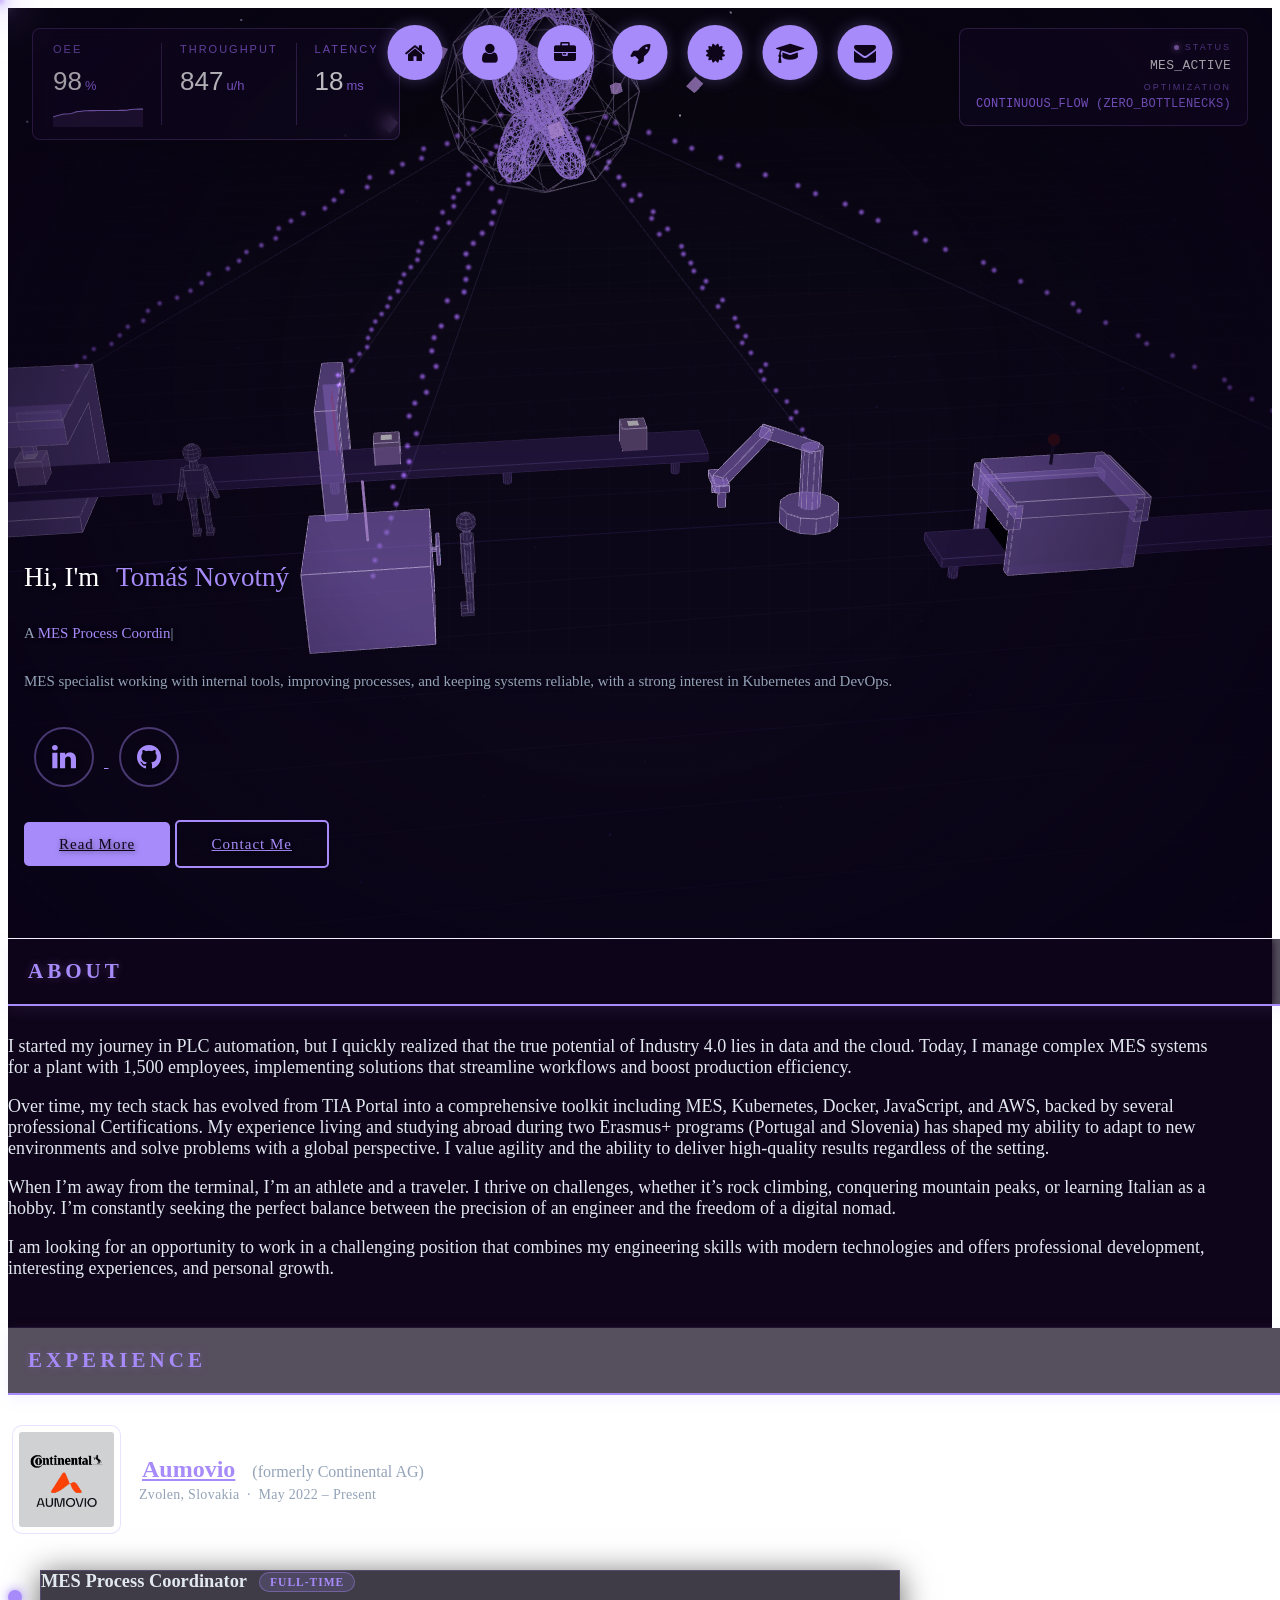
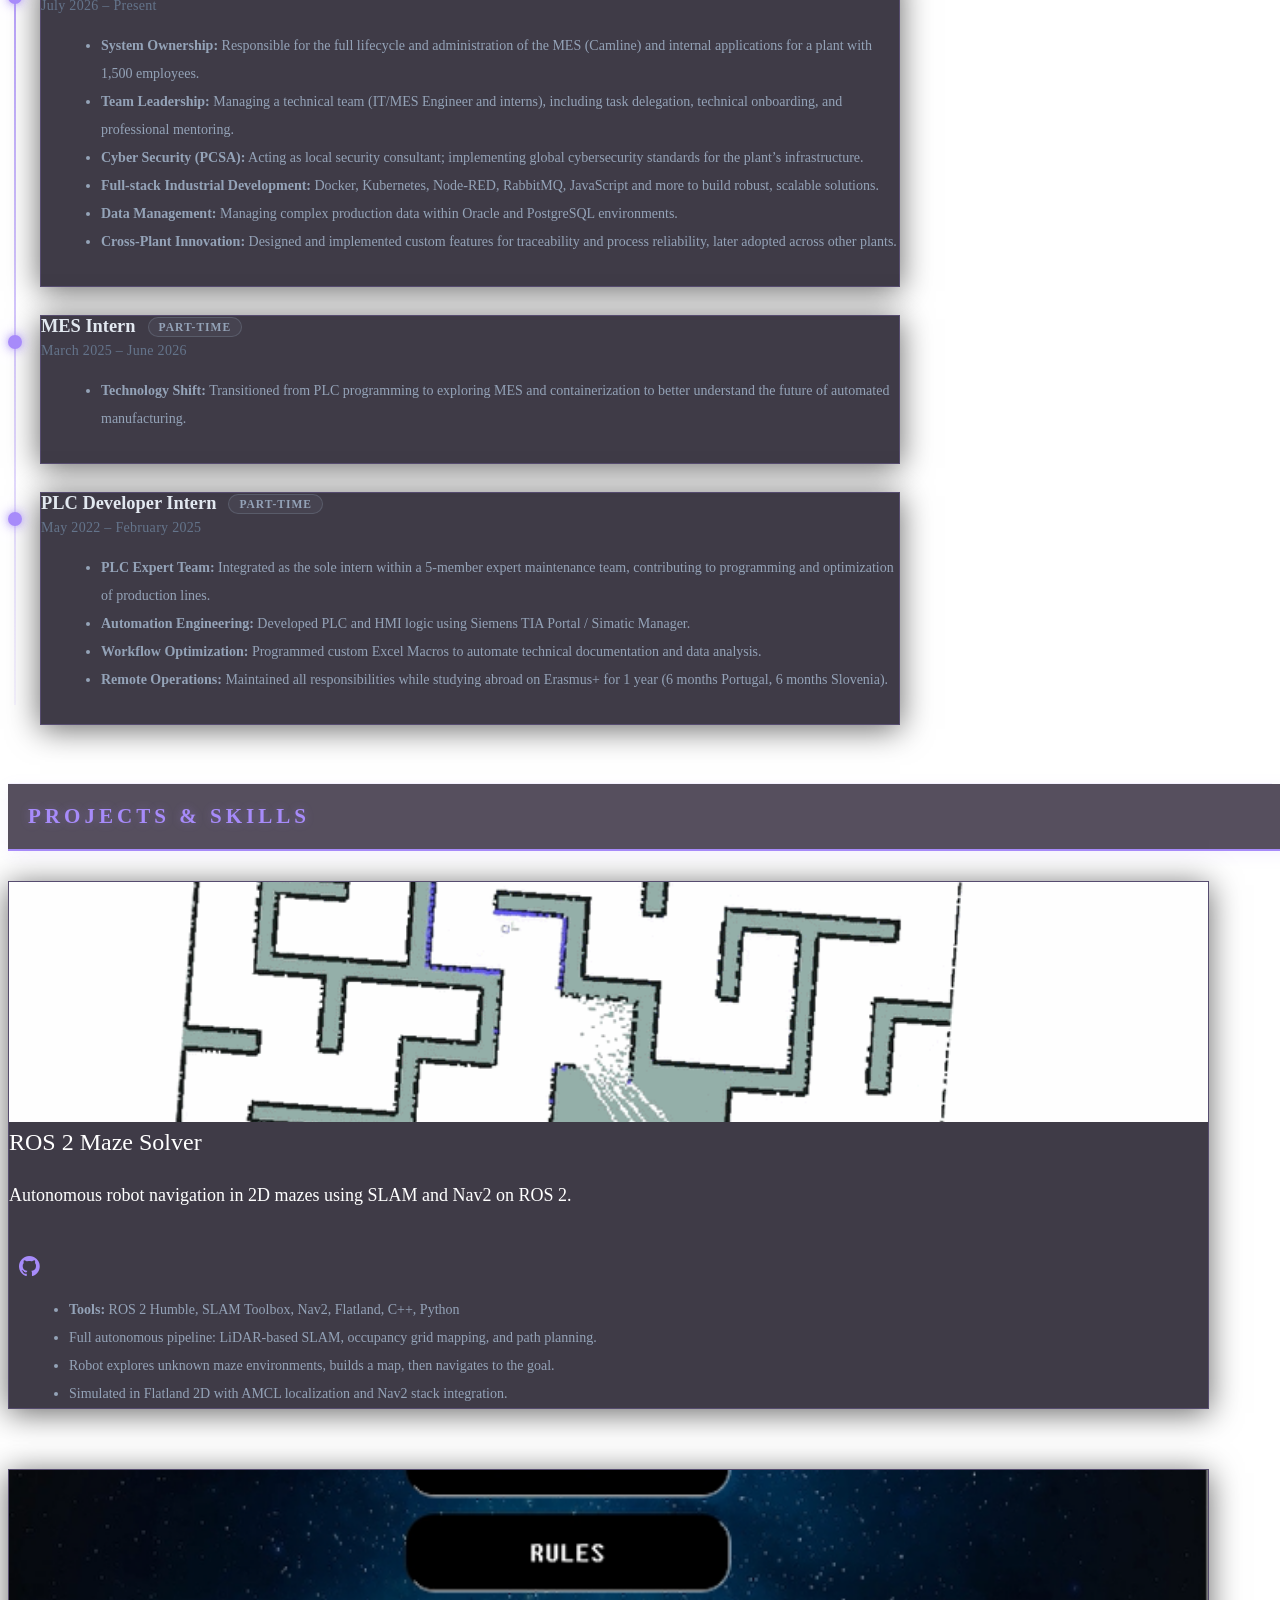
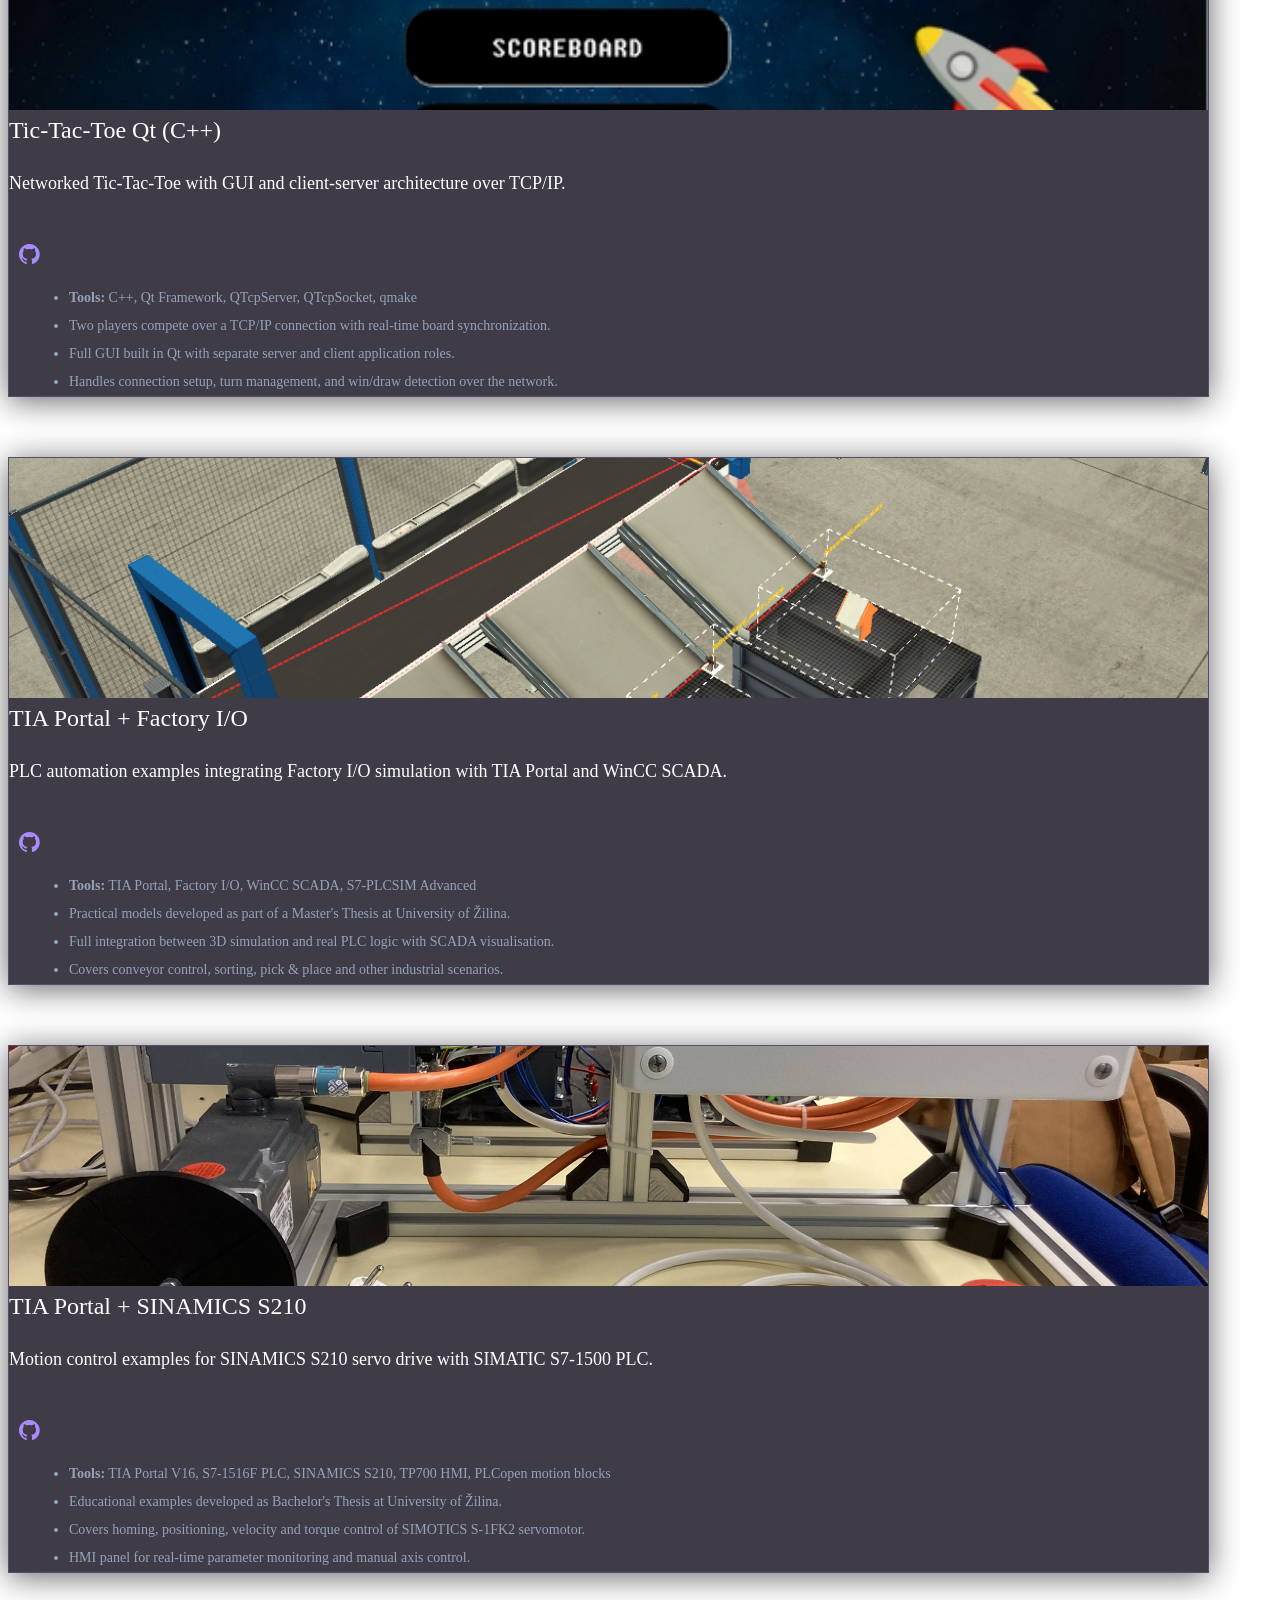
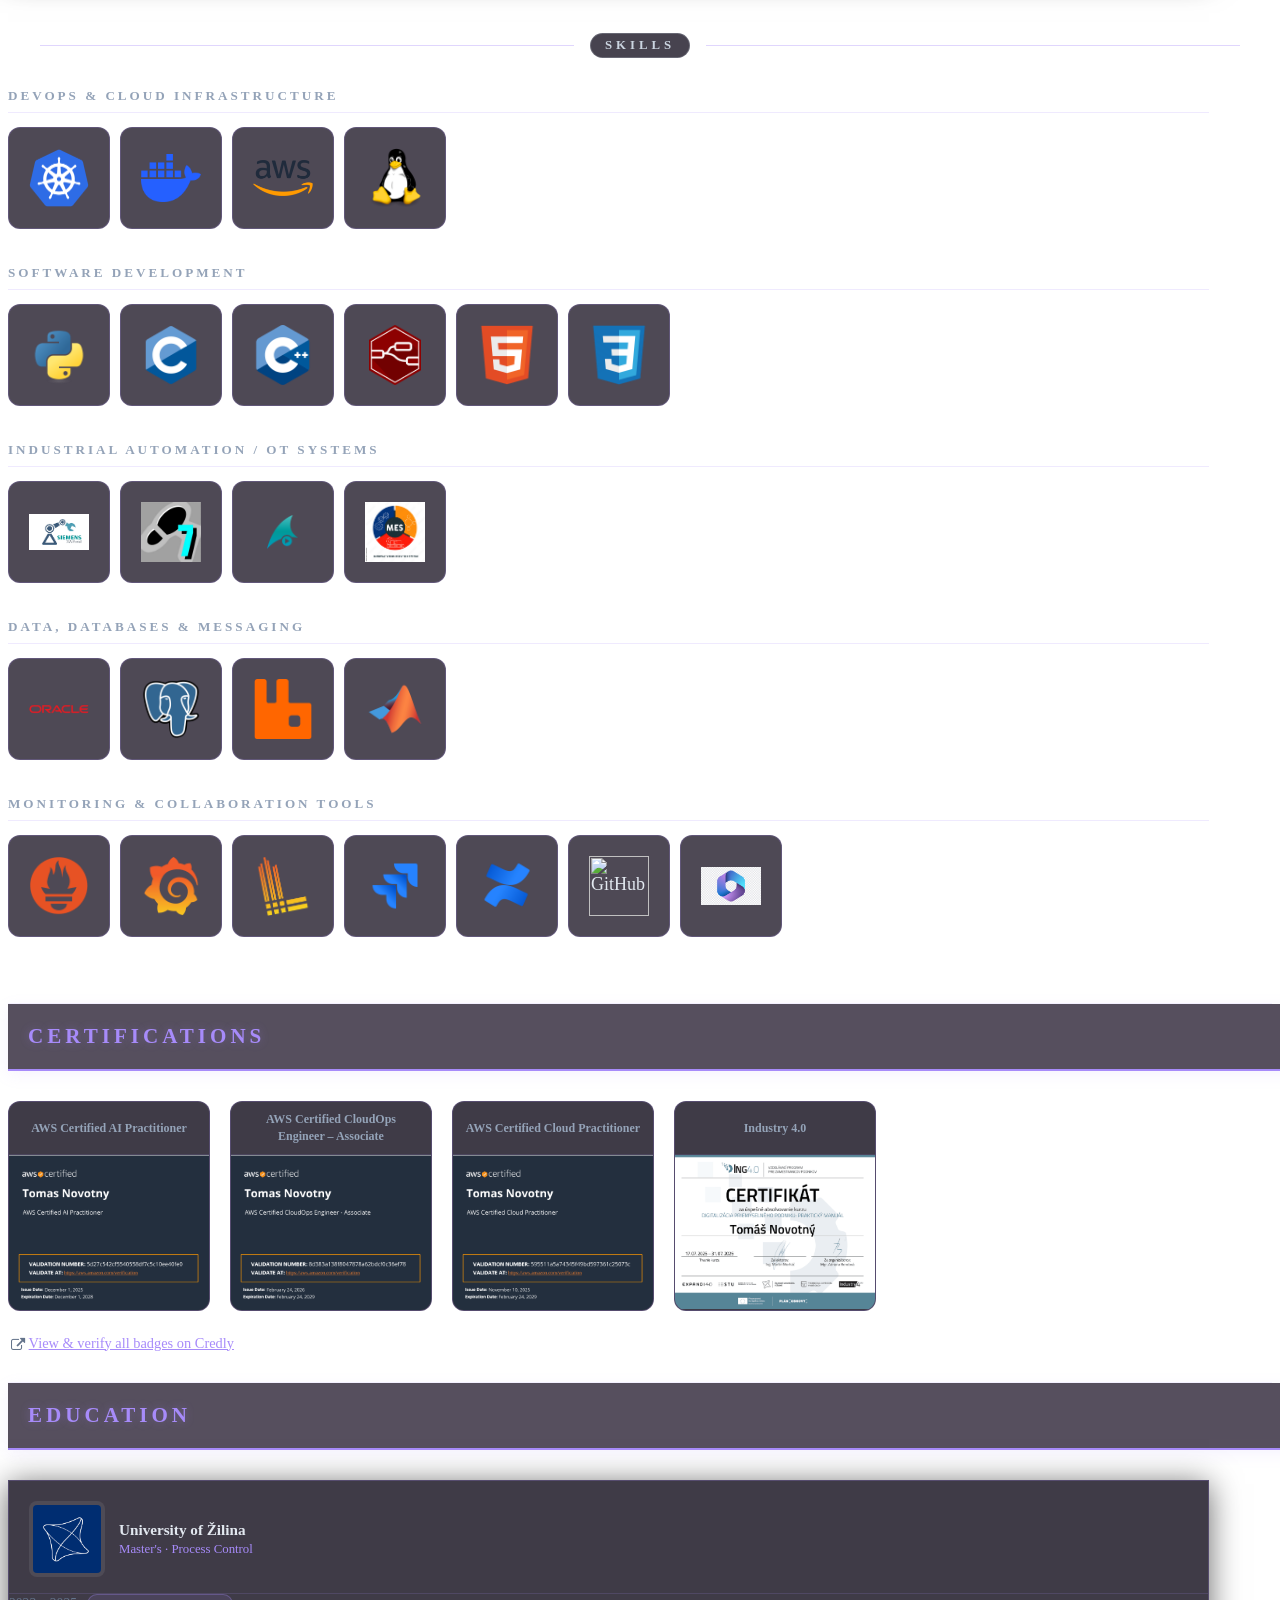
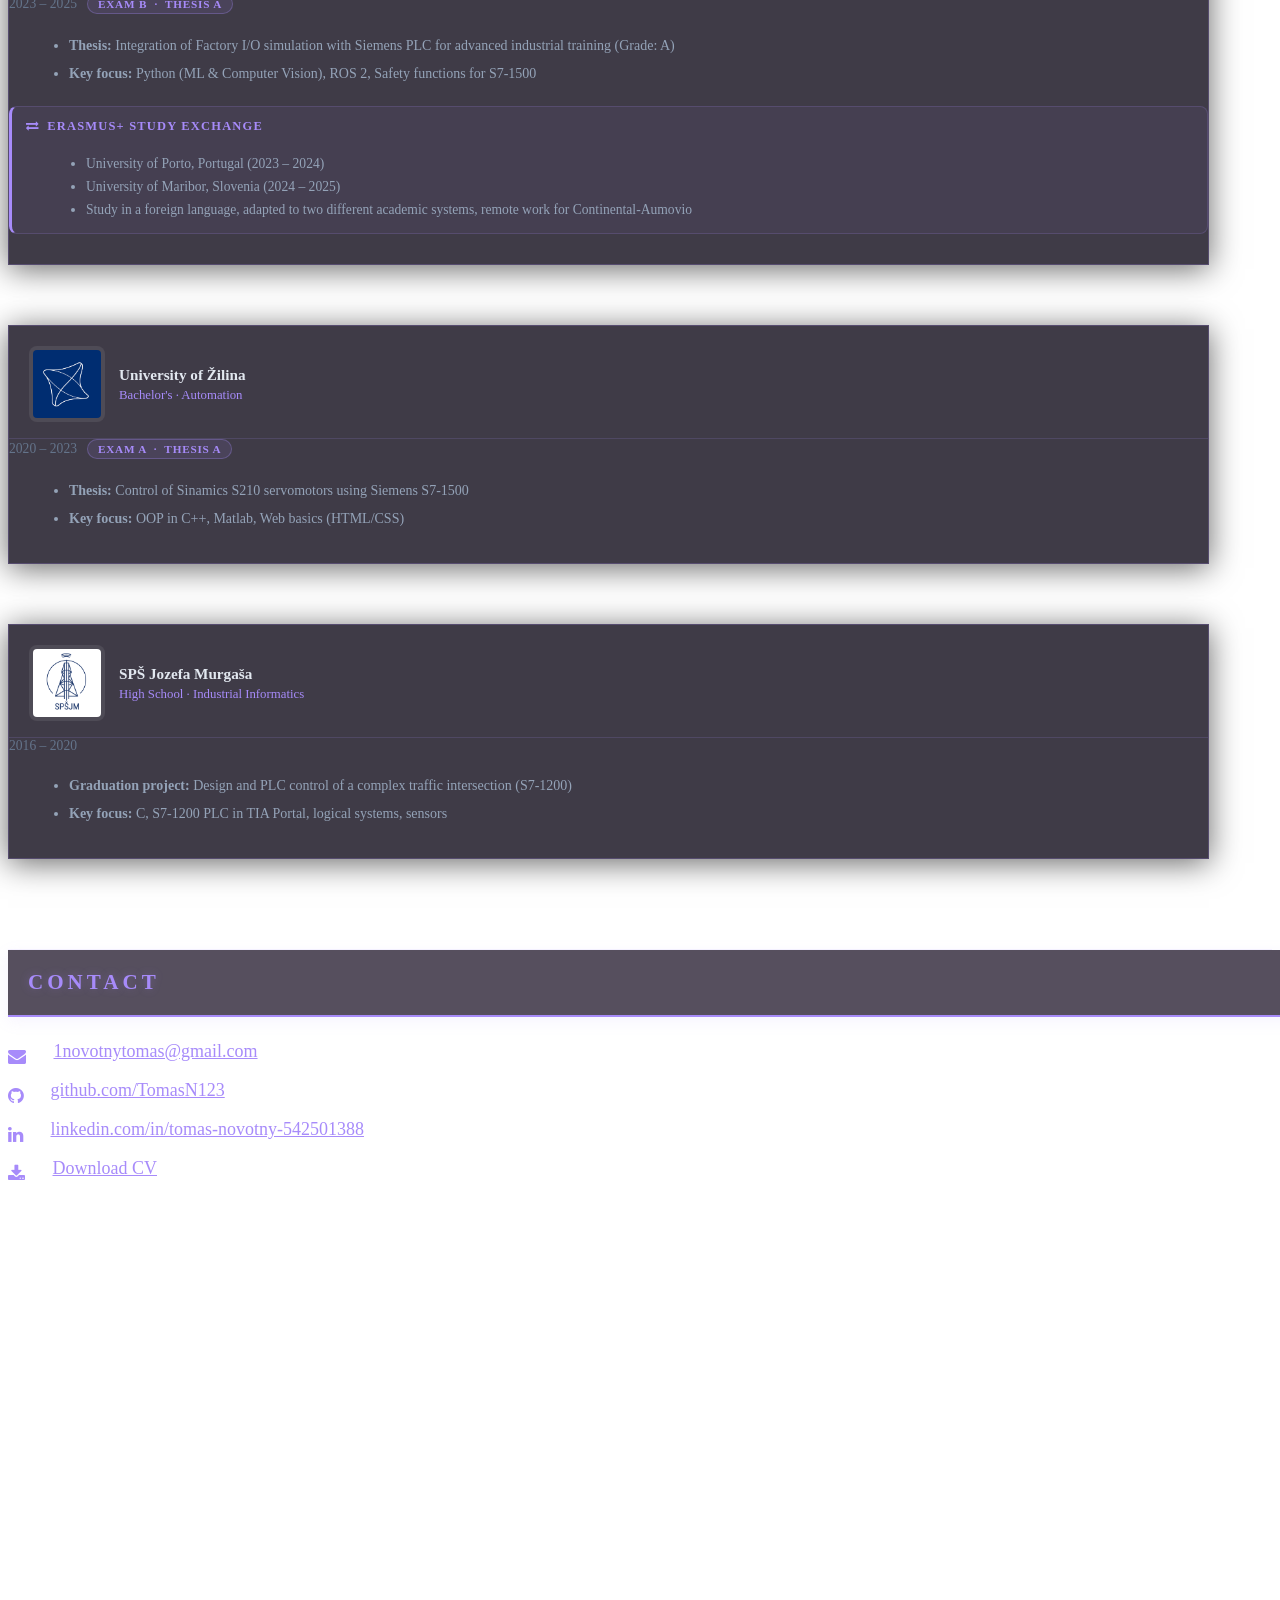
==== index.html @ 484b9d36 "Add project" ====
<html lang="en">
<head>
  <meta charset="utf-8" />
  <meta name="viewport" content="width=device-width, initial-scale=1" />
  
  <title>Tomas Novotny | MES Process Coordinator</title>
  <meta name="description" content="Professional portfolio of MES Process Coordinator specializing in manufacturing systems and process optimization." />
  <meta name="robots" content="index, follow" />
  <meta name="google-site-verification" content="_qxK8tePiU2fhnwlwnJ7pkDFnj1k2EiKq_cYGy1Cb84" />

  <link rel="stylesheet" href="https://cdnjs.cloudflare.com/ajax/libs/materialize/0.95.3/css/materialize.min.css" />
  <link rel="stylesheet" href="https://maxcdn.bootstrapcdn.com/font-awesome/4.3.0/css/font-awesome.min.css" />
  <link rel="stylesheet" href="assets/css/style.css" />

  <script async src="https://www.googletagmanager.com/gtag/js?id=G-Y2JC9KECHP"></script>
  <script>
    window.dataLayer = window.dataLayer || [];
    function gtag(){dataLayer.push(arguments);}
    gtag('js', new Date());
    gtag('config', 'G-Y2JC9KECHP');
  </script>

  <meta property="og:type" content="website" />
  <meta property="og:locale" content="en_US" />
  <meta property="og:url" content="https://tomasn123.github.io/Portfolio/" />
  <meta property="og:title" content="Tomas Novotny | MES Process Coordinator" />
  <meta property="og:description" content="Professional portfolio of MES Process Coordinator." />
  <meta property="og:image" content="https://tomasn123.github.io/Portfolio/metadata/preview.JPG" />

  <meta property="twitter:card" content="summary_large_image" />
  <meta property="twitter:title" content="Tomas Novotny | MES Process Coordinator" />
  <meta property="twitter:image" content="https://tomasn123.github.io/Portfolio/metadata/preview.JPG" />

  <link rel="apple-touch-icon" sizes="180x180" href="assets/img/favicon/apple-icon-180x180.png" />
  <link rel="icon" type="image/png" sizes="32x32" href="assets/img/favicon/favicon-32x32.png" />
  <link rel="icon" type="image/png" sizes="16x16" href="assets/img/favicon/favicon-16x16.png" />
  <link rel="manifest" href="assets/img/favicon/manifest.json" />
  <meta name="theme-color" content="#ffffff" />

  <script src="https://cdnjs.cloudflare.com/ajax/libs/three.js/r128/three.min.js"></script>
</head>

<body>  

  <div class="glow-point p1"></div>
  <div class="glow-point p2"></div>
  <div class="glow-point p3"></div>
  <!-- Navigation -->
  <nav class="bubble-nav-container">
    <div class="bubble-wrapper">
      
      <a href="#intro" class="bubble-item">
        <div class="bubble-icon"><i class="fa fa-home"></i></div>
        <span class="bubble-label">Home</span>
      </a>

      <a href="#about" class="bubble-item">
        <div class="bubble-icon"><i class="fa fa-user"></i></div>
        <span class="bubble-label">About</span>
      </a>

      <a href="#experience" class="bubble-item">
        <div class="bubble-icon"><i class="fa fa-briefcase"></i></div>
        <span class="bubble-label">Experience</span>
      </a>

      <a href="#projects-skills" class="bubble-item">
        <div class="bubble-icon"><i class="fa fa-rocket"></i></div>
        <span class="bubble-label">Projects &amp; Skills</span>
      </a>

      <a href="#certifications" class="bubble-item">
        <div class="bubble-icon"><i class="fa fa-certificate"></i></div>
        <span class="bubble-label">Certifications</span>
      </a>

      <a href="#education" class="bubble-item">
        <div class="bubble-icon"><i class="fa fa-graduation-cap"></i></div>
        <span class="bubble-label">Education</span>
      </a>

      <a href="#contact" class="bubble-item">
        <div class="bubble-icon"><i class="fa fa-envelope"></i></div>
        <span class="bubble-label">Contact</span>
      </a>

    </div>
  </nav>

  <!-- Global background (torus, fixed) -->
  <div id="canvas-container"></div>

  <main>
    <!-- Intro -->
    <section id="intro" class="section scrollspy full-height">
      <iframe src="factory/index.html" id="factory-frame" tabindex="-1" aria-hidden="true"></iframe>
      <div class="overlay"></div>
      <div class="container">
        <div class="col-md-9">
          <div class="content section-padding valign">
            <div class="caption">
              <h2>Hi, I'm <span class="teal">Tomáš Novotný</span></h2>
              <h5 style="color:#fff">A <span class="typing" style="font-weight: 300; color:#004d40"></span></h5>
              <h5>MES specialist working with internal tools, improving processes, and keeping systems reliable, with a strong interest in Kubernetes and DevOps.</h5>
            </div>
            <div class="social">
              <a href="https://www.linkedin.com/in/tomas-novotny-542501388" target="_blank">
                <button class="icon-btn linkedin">
                  <i class="fa fa-linkedin"></i>
                </button>
              </a>
              <a href="https://github.com/TomasN123/" target="_blank">
                <button class="icon-btn github">
                  <i class="fa fa-github"></i>
                </button>
              </a>
            </div>
            <div class='buttons'>
              <a href="#about" class="readme">Read More</a>
              <a href="#contact" class="contactme">Contact Me</a>
            </div>
          </div>
        </div>
      </div>
    </section>

    <!-- About -->
    <section id="about" class="section scrollspy">
      <h3 class="page-title white-text teal">About</h3>
      <div class="container flow-text">
        <p>
          I started my journey in PLC automation, but I quickly realized that the true potential of Industry 4.0 lies in data and the cloud. Today, I manage complex MES systems for a plant with 1,500 employees, implementing solutions that streamline workflows and boost production efficiency.
        </p>
        <p>
          Over time, my tech stack has evolved from TIA Portal into a comprehensive toolkit including MES, Kubernetes, Docker, JavaScript, and AWS, backed by several professional Certifications. My experience living and studying abroad during two Erasmus+ programs (Portugal and Slovenia) has shaped my ability to adapt to new environments and solve problems with a global perspective. I value agility and the ability to deliver high-quality results regardless of the setting.
        </p>
        <p>
          When I’m away from the terminal, I’m an athlete and a traveler. I thrive on challenges, whether it’s rock climbing, conquering mountain peaks, or learning Italian as a hobby. I’m constantly seeking the perfect balance between the precision of an engineer and the freedom of a digital nomad.
        </p>
        <p>
          I am looking for an opportunity to work in a challenging position that combines my engineering skills with modern technologies and offers professional development, interesting experiences, and personal growth.
        </p>
      </div>
    </section>


    <!-- Experience -->
    <section id="experience" class="section scrollspy">
      <h3 class="page-title white-text teal">Experience</h3>
      <div class="container">

        <div class="exp-company-header">
          <a href="https://www.aumovio.com/en.html" target="_blank" class="exp-company-logo-link">
            <img src="assets/img/aumovio2.jpeg" alt="Aumovio logo" class="exp-company-logo" />
          </a>
          <div class="exp-company-info">
            <div class="exp-company-name">
              <a href="https://www.aumovio.com/en.html" target="_blank" class="hoverline">Aumovio</a>
              <span class="exp-company-formerly">(formerly Continental AG)</span>
            </div>
            <div class="exp-company-meta">Zvolen, Slovakia &nbsp;·&nbsp; May 2022 – Present</div>
          </div>
        </div>

        <div class="timeline">

          <div class="timeline-item">
            <div class="timeline-dot"></div>
            <div class="card timeline-card">
              <div class="card-content">
                <div class="timeline-role-header">
                  <span class="timeline-role">MES Process Coordinator</span>
                  <span class="timeline-badge badge-fulltime">Full-time</span>
                </div>
                <div class="timeline-period">July 2026 – Present</div>
                <ul>
                  <li><b>System Ownership:</b> Responsible for the full lifecycle and administration of the MES (Camline) and internal applications for a plant with 1,500 employees.</li>
                  <li><b>Team Leadership:</b> Managing a technical team (IT/MES Engineer and interns), including task delegation, technical onboarding, and professional mentoring.</li>
                  <li><b>Cyber Security (PCSA):</b> Acting as local security consultant; implementing global cybersecurity standards for the plant’s infrastructure.</li>
                  <li><b>Full-stack Industrial Development:</b> Docker, Kubernetes, Node-RED, RabbitMQ, JavaScript and more to build robust, scalable solutions.</li>
                  <li><b>Data Management:</b> Managing complex production data within Oracle and PostgreSQL environments.</li>
                  <li><b>Cross-Plant Innovation:</b> Designed and implemented custom features for traceability and process reliability, later adopted across other plants.</li>
                </ul>
              </div>
            </div>
          </div>

          <div class="timeline-item">
            <div class="timeline-dot"></div>
            <div class="card timeline-card">
              <div class="card-content">
                <div class="timeline-role-header">
                  <span class="timeline-role">MES Intern</span>
                  <span class="timeline-badge badge-parttime">Part-time</span>
                </div>
                <div class="timeline-period">March 2025 – June 2026</div>
                <ul>
                  <li><b>Technology Shift:</b> Transitioned from PLC programming to exploring MES and containerization to better understand the future of automated manufacturing.</li>
                </ul>
              </div>
            </div>
          </div>

          <div class="timeline-item">
            <div class="timeline-dot"></div>
            <div class="card timeline-card">
              <div class="card-content">
                <div class="timeline-role-header">
                  <span class="timeline-role">PLC Developer Intern</span>
                  <span class="timeline-badge badge-parttime">Part-time</span>
                </div>
                <div class="timeline-period">May 2022 – February 2025</div>
                <ul>
                  <li><b>PLC Expert Team:</b> Integrated as the sole intern within a 5-member expert maintenance team, contributing to programming and optimization of production lines.</li>
                  <li><b>Automation Engineering:</b> Developed PLC and HMI logic using Siemens TIA Portal / Simatic Manager.</li>
                  <li><b>Workflow Optimization:</b> Programmed custom Excel Macros to automate technical documentation and data analysis.</li>
                  <li><b>Remote Operations:</b> Maintained all responsibilities while studying abroad on Erasmus+ for 1 year (6 months Portugal, 6 months Slovenia).</li>
                </ul>
              </div>
            </div>
          </div>

        </div>
      </div>
    </section>

    <!-- Projects & Skills -->
    <section id="projects-skills" class="section scrollspy">
      <h3 class="page-title white-text teal">Projects &amp; Skills</h3>
      <div class="container">
        <div class="row">

          <!-- ROS 2 Maze Solver -->
          <div class="col s12 m6 l4">
            <div class="card medium">
              <div class="card-image waves-effect waves-block waves-light">
                <img alt="ROS 2 Flatland Maze Solver" src="assets/img/ros2.gif" style="height: 100%; width: 100%; object-fit: cover;" class="activator" />
              </div>
              <div class="card-content">
                <span class="card-title activator teal-text hoverline">ROS 2 Maze Solver<i class="mdi-navigation-more-vert right"></i></span>
                <p>Autonomous robot navigation in 2D mazes using SLAM and Nav2 on ROS 2.</p>
              </div>
              <div class="card-reveal">
                <span class="card-title grey-text"><small>Accomplishments</small><i class="mdi-navigation-close right"></i><a href="https://github.com/jurajzilka/ros2-flatland-maze-solver" target="_blank" class="btn-floating btn-large waves-effect waves-light blue-grey right" style="margin-right: 8px;" onclick="event.stopPropagation()"><i class="fa fa-github"></i></a></span>
                <ul>
                  <li><b>Tools:</b> ROS 2 Humble, SLAM Toolbox, Nav2, Flatland, C++, Python</li>
                  <li>Full autonomous pipeline: LiDAR-based SLAM, occupancy grid mapping, and path planning.</li>
                  <li>Robot explores unknown maze environments, builds a map, then navigates to the goal.</li>
                  <li>Simulated in Flatland 2D with AMCL localization and Nav2 stack integration.</li>
                </ul>
              </div>
            </div>
          </div>

          <!-- Tic-Tac-Toe Qt -->
          <div class="col s12 m6 l4">
            <div class="card medium">
              <div class="card-image waves-effect waves-block waves-light">
                <img alt="Tic-Tac-Toe Qt" src="assets/img/tictactoe.png" style="height: 100%; width: 100%; object-fit: cover;" class="activator" />
              </div>
              <div class="card-content">
                <span class="card-title activator teal-text hoverline">Tic-Tac-Toe Qt (C++)<i class="mdi-navigation-more-vert right"></i></span>
                <p>Networked Tic-Tac-Toe with GUI and client-server architecture over TCP/IP.</p>
              </div>
              <div class="card-reveal">
                <span class="card-title grey-text"><small>Accomplishments</small><i class="mdi-navigation-close right"></i><a href="https://github.com/TomasN123/Tic-Tac-Toe-on-Qt-C-with-GUI-Server---Client" target="_blank" class="btn-floating btn-large waves-effect waves-light blue-grey right" style="margin-right: 8px;" onclick="event.stopPropagation()"><i class="fa fa-github"></i></a></span>
                <ul>
                  <li><b>Tools:</b> C++, Qt Framework, QTcpServer, QTcpSocket, qmake</li>
                  <li>Two players compete over a TCP/IP connection with real-time board synchronization.</li>
                  <li>Full GUI built in Qt with separate server and client application roles.</li>
                  <li>Handles connection setup, turn management, and win/draw detection over the network.</li>
                </ul>
              </div>
            </div>
          </div>

          <!-- TIA Portal + Factory I/O -->
          <div class="col s12 m6 l4">
            <div class="card medium">
              <div class="card-image waves-effect waves-block waves-light">
                <img alt="TIA Portal Factory I/O" src="assets/img/factoryio.png" style="height: 100%; width: 100%; object-fit: cover;" class="activator" />
              </div>
              <div class="card-content">
                <span class="card-title activator teal-text hoverline">TIA Portal + Factory I/O<i class="mdi-navigation-more-vert right"></i></span>
                <p>PLC automation examples integrating Factory I/O simulation with TIA Portal and WinCC SCADA.</p>
              </div>
              <div class="card-reveal">
                <span class="card-title grey-text"><small>Accomplishments</small><i class="mdi-navigation-close right"></i><a href="https://github.com/TomasN123/TIA-Portal-FactoryIO-examples" target="_blank" class="btn-floating btn-large waves-effect waves-light blue-grey right" style="margin-right: 8px;" onclick="event.stopPropagation()"><i class="fa fa-github"></i></a></span>
                <ul>
                  <li><b>Tools:</b> TIA Portal, Factory I/O, WinCC SCADA, S7-PLCSIM Advanced</li>
                  <li>Practical models developed as part of a Master's Thesis at University of Žilina.</li>
                  <li>Full integration between 3D simulation and real PLC logic with SCADA visualisation.</li>
                  <li>Covers conveyor control, sorting, pick &amp; place and other industrial scenarios.</li>
                </ul>
              </div>
            </div>
          </div>

          <!-- TIA Portal + SIMATIC S210 -->
          <div class="col s12 m6 l4">
            <div class="card medium">
              <div class="card-image waves-effect waves-block waves-light">
                <img alt="TIA Portal SIMATIC S210" src="assets/img/s210.png" style="height: 100%; width: 100%; object-fit: cover;" class="activator" />
              </div>
              <div class="card-content">
                <span class="card-title activator teal-text hoverline">TIA Portal + SINAMICS S210<i class="mdi-navigation-more-vert right"></i></span>
                <p>Motion control examples for SINAMICS S210 servo drive with SIMATIC S7-1500 PLC.</p>
              </div>
              <div class="card-reveal">
                <span class="card-title grey-text"><small>Accomplishments</small><i class="mdi-navigation-close right"></i><a href="https://github.com/TomasN123/TIA-Portal-with-SIMATIC-S210-examples" target="_blank" class="btn-floating btn-large waves-effect waves-light blue-grey right" style="margin-right: 8px;" onclick="event.stopPropagation()"><i class="fa fa-github"></i></a></span>
                <ul>
                  <li><b>Tools:</b> TIA Portal V16, S7-1516F PLC, SINAMICS S210, TP700 HMI, PLCopen motion blocks</li>
                  <li>Educational examples developed as Bachelor's Thesis at University of Žilina.</li>
                  <li>Covers homing, positioning, velocity and torque control of SIMOTICS S-1FK2 servomotor.</li>
                  <li>HMI panel for real-time parameter monitoring and manual axis control.</li>
                </ul>
              </div>
            </div>
          </div>

          <!-- PROJECT 5 PLACEHOLDER -->

        </div>
      </div>

      <div class="skills-section-break"><span>Skills</span></div>

      <div class="container">

        <div class="skills-category">
          <div class="skills-cat-title">DevOps &amp; Cloud Infrastructure</div>
          <div class="skills-grid">
            <div class="skill-item"><img src="assets/img/kubernetes.png" alt="Kubernetes" /><span class="skill-name">Kubernetes</span></div>
            <div class="skill-item"><img src="assets/img/docker.png" alt="Docker" /><span class="skill-name">Docker</span></div>
            <div class="skill-item"><img src="assets/img/aws.png" alt="AWS" /><span class="skill-name">AWS</span></div>
            <div class="skill-item"><img src="assets/img/linux.png" alt="Linux" /><span class="skill-name">Linux</span></div>
          </div>
        </div>

        <div class="skills-category">
          <div class="skills-cat-title">Software Development</div>
          <div class="skills-grid">
            <div class="skill-item"><img src="assets/img/python.png" alt="Python" /><span class="skill-name">Python</span></div>
            <div class="skill-item"><img src="assets/img/c.png" alt="C" /><span class="skill-name">C</span></div>
            <div class="skill-item"><img src="assets/img/cpp.png" alt="C++" /><span class="skill-name">C++</span></div>
            <div class="skill-item"><img src="assets/img/nodered.png" alt="JavaScript / Node-RED" /><span class="skill-name">JS / Node-RED</span></div>
            <div class="skill-item"><img src="assets/img/html.png" alt="HTML" /><span class="skill-name">HTML</span></div>
            <div class="skill-item"><img src="assets/img/css.png" alt="CSS" /><span class="skill-name">CSS</span></div>
          </div>
        </div>

        <div class="skills-category">
          <div class="skills-cat-title">Industrial Automation / OT Systems</div>
          <div class="skills-grid">
            <div class="skill-item"><img src="assets/img/tia-portal.png" alt="TIA Portal" /><span class="skill-name">TIA Portal</span></div>
            <div class="skill-item"><img src="assets/img/simatic.jpg" alt="SIMATIC Manager" /><span class="skill-name">SIMATIC</span></div>
            <div class="skill-item"><img src="assets/img/wincc.png" alt="WinCC" /><span class="skill-name">WinCC</span></div>
            <div class="skill-item"><img src="assets/img/mes.jpg" alt="MES Systems" /><span class="skill-name">MES Systems</span></div>
          </div>
        </div>

        <div class="skills-category">
          <div class="skills-cat-title">Data, Databases &amp; Messaging</div>
          <div class="skills-grid">
            <div class="skill-item"><img src="assets/img/oracle.png" alt="Oracle" /><span class="skill-name">Oracle</span></div>
            <div class="skill-item"><img src="assets/img/postgresql.png" alt="PostgreSQL" /><span class="skill-name">PostgreSQL</span></div>
            <div class="skill-item"><img src="assets/img/rabbitmq.png" alt="RabbitMQ" /><span class="skill-name">RabbitMQ</span></div>
            <div class="skill-item"><img src="assets/img/matlab.png" alt="MATLAB" /><span class="skill-name">MATLAB</span></div>
          </div>
        </div>

        <div class="skills-category">
          <div class="skills-cat-title">Monitoring &amp; Collaboration Tools</div>
          <div class="skills-grid">
            <div class="skill-item"><img src="assets/img/prometheus.png" alt="Prometheus" /><span class="skill-name">Prometheus</span></div>
            <div class="skill-item"><img src="assets/img/grafana.png" alt="Grafana" /><span class="skill-name">Grafana</span></div>
            <div class="skill-item"><img src="assets/img/loki.png" alt="Loki" /><span class="skill-name">Loki</span></div>
            <div class="skill-item"><img src="assets/img/jira.png" alt="Jira" /><span class="skill-name">Jira</span></div>
            <div class="skill-item"><img src="assets/img/confluence.png" alt="Confluence" /><span class="skill-name">Confluence</span></div>
            <div class="skill-item"><img src="assets/img/github.png" alt="GitHub" /><span class="skill-name">GitHub</span></div>
            <div class="skill-item"><img src="assets/img/microsoft365.jpg" alt="Microsoft 365" /><span class="skill-name">MS 365</span></div>
          </div>
        </div>

      </div>
    </section>

    <!-- Certifications -->
    <section id="certifications" class="section scrollspy">
      <h3 class="page-title white-text teal">Certifications</h3>
      <div class="container">

        <div class="cert-grid">

          <div class="cert-card">
            <div class="cert-title">AWS Certified AI Practitioner</div>
            <img src="assets/img/certifications/awsAI.png" alt="AWS Certified AI Practitioner" />
            <span class="cert-expand-hint"><i class="fa fa-expand"></i></span>
          </div>

          <div class="cert-card">
            <div class="cert-title">AWS Certified CloudOps Engineer – Associate</div>
            <img src="assets/img/certifications/awsCloudOps.png" alt="AWS Certified CloudOps Engineer – Associate" />
            <span class="cert-expand-hint"><i class="fa fa-expand"></i></span>
          </div>

          <div class="cert-card">
            <div class="cert-title">AWS Certified Cloud Practitioner</div>
            <img src="assets/img/certifications/awsCP.png" alt="AWS Certified Cloud Practitioner" />
            <span class="cert-expand-hint"><i class="fa fa-expand"></i></span>
          </div>

          <div class="cert-card">
            <div class="cert-title">Industry 4.0</div>
            <img src="assets/img/certifications/I40.png" alt="Industry 4.0" />
            <span class="cert-expand-hint"><i class="fa fa-expand"></i></span>
          </div>

        </div>

        <div class="cert-credly">
          <i class="fa fa-external-link"></i>
          <a href="https://www.credly.com/users/tomas-novotny.37aee5ec" target="_blank" class="hoverline">
            View &amp; verify all badges on Credly
          </a>
        </div>

      </div>
    </section>

    <!-- Cert lightbox -->
    <div id="cert-modal" class="cert-modal">
      <div class="cert-modal-overlay"></div>
      <div class="cert-modal-content">
        <button class="cert-modal-close"><i class="fa fa-times"></i></button>
        <img id="cert-modal-img" src="" alt="" />
        <a href="https://www.credly.com/users/tomas-novotny.37aee5ec" target="_blank" class="cert-modal-credly">
          <i class="fa fa-external-link"></i> Verify on Credly
        </a>
      </div>
    </div>

    <!-- Education -->
    <section id="education" class="section scrollspy">
      <h3 class="page-title white-text teal">Education</h3>
      <div class="container">
        <div class="row">

          <div class="col s12 m6 l4">
            <div class="card edu-card">
              <div class="edu-card-header">
                <a href="https://www.uniza.sk/index.php/en/" target="_blank">
                  <img src="assets/img/SYMBOL_T.jpg" alt="UNIZA logo" class="edu-logo" />
                </a>
                <div>
                  <span class="edu-school-name">University of Žilina</span>
                  <span class="edu-degree">Master's · Process Control</span>
                </div>
              </div>
              <div class="card-content">
                <div class="edu-meta">
                  <span class="edu-years">2023 – 2025</span>
                  <span class="edu-grade">Exam B &nbsp;·&nbsp; Thesis A</span>
                </div>
                <ul>
                  <li><b>Thesis:</b> Integration of Factory I/O simulation with Siemens PLC for advanced industrial training (Grade: A)</li>
                  <li><b>Key focus:</b> Python (ML &amp; Computer Vision), ROS 2, Safety functions for S7-1500</li>
                </ul>
                <div class="edu-erasmus">
                  <div class="edu-erasmus-header">
                    <i class="fa fa-exchange"></i>
                    Erasmus+ Study Exchange
                  </div>
                  <ul>
                    <li>University of Porto, Portugal (2023 – 2024)</li>
                    <li>University of Maribor, Slovenia (2024 – 2025)</li>
                    <li>Study in a foreign language, adapted to two different academic systems, remote work for Continental-Aumovio</li>
                  </ul>
                </div>
              </div>
            </div>
          </div>

          <div class="col s12 m6 l4">
            <div class="card edu-card">
              <div class="edu-card-header">
                <a href="https://www.uniza.sk/index.php/en/" target="_blank">
                  <img src="assets/img/SYMBOL_T.jpg" alt="UNIZA logo" class="edu-logo" />
                </a>
                <div>
                  <span class="edu-school-name">University of Žilina</span>
                  <span class="edu-degree">Bachelor's · Automation</span>
                </div>
              </div>
              <div class="card-content">
                <div class="edu-meta">
                  <span class="edu-years">2020 – 2023</span>
                  <span class="edu-grade">Exam A &nbsp;·&nbsp; Thesis A</span>
                </div>
                <ul>
                  <li><b>Thesis:</b> Control of Sinamics S210 servomotors using Siemens S7-1500</li>
                  <li><b>Key focus:</b> OOP in C++, Matlab, Web basics (HTML/CSS)</li>
                </ul>
              </div>
            </div>
          </div>

          <div class="col s12 m6 l4">
            <div class="card edu-card">
              <div class="edu-card-header">
                <a href="https://spsjm.sk/" target="_blank">
                  <img src="assets/img/spsjm.png" alt="SPŠJM logo" class="edu-logo" />
                </a>
                <div>
                  <span class="edu-school-name">SPŠ Jozefa Murgaša</span>
                  <span class="edu-degree">High School · Industrial Informatics</span>
                </div>
              </div>
              <div class="card-content">
                <div class="edu-meta">
                  <span class="edu-years">2016 – 2020</span>
                </div>
                <ul>
                  <li><b>Graduation project:</b> Design and PLC control of a complex traffic intersection (S7-1200)</li>
                  <li><b>Key focus:</b> C, S7-1200 PLC in TIA Portal, logical systems, sensors</li>
                </ul>
              </div>
            </div>
          </div>

        </div>
      </div>
    </section>

    <!-- Contact -->
    <section id="contact" class="section scrollspy full-height">
          <h3 class="page-title white-text teal">Contact</h3>
          <div class="container">
            <p>
              <a aria-label="Email button" href="mailto:1novotnytomas@gmail.com" target="_blank" data-position="top" data-tooltip="Email" class="btn-floating btn-large waves-effect waves-light blue-grey tooltipped"><i class="fa fa-envelope"></i></a>
              <a aria-label="Email text" href="mailto:1novotnytomas@gmail.com" class="hoverline">1novotnytomas@gmail.com</a>
            </p>
            
            <p>
              <a aria-label="GitHub button" href="http://github.com/TomasN123" target="_blank" data-position="top" data-tooltip="GitHub" class="btn-floating btn-large waves-effect waves-light blue-grey tooltipped"><i class="fa fa-github"></i></a>
              <a aria-label="Github text" href="http://github.com/TomasN123" class="hoverline" target="_blank">github.com/TomasN123</a>
            </p>
            
            <p>
              <a aria-label="LinkedIn button" href="https://www.linkedin.com/in/tomas-novotny-542501388" target="_blank" data-position="top" data-tooltip="LinkedIn" class="btn-floating btn-large waves-effect waves-light blue-grey tooltipped"><i class="fa fa-linkedin"></i></a>
              <a aria-label="LinkedIn text" href="https://www.linkedin.com/in/tomas-novotny-542501388" class="hoverline" target="_blank">linkedin.com/in/tomas-novotny-542501388</a>
            </p>
            
            <p>
              <a href="assets/CV/Tomáš Novotný CV_ENG.pdf" download class="btn-floating btn-large waves-effect waves-light blue-grey" aria-label="Download CV button"><i class="fa fa-download"></i></a>
              <a href="assets/CV/Tomáš Novotný CV_ENG.pdf" download class="hoverline" aria-label="Download CV text">Download CV</a>
            </p>
          </div>
        </section>
  </main>

  <script src="assets/vendor/typed.js/typed.min.js"></script>
  <script type="text/javascript">
    var typed = new Typed('.typing',{
      strings: ["MES Process Coordinator", "Developer", "Database Engineer", "Software Tester", "Fast Learner"],
      loop: true,
      typeSpeed: 80,
      backSpeed: 40
    });
  </script>

  <script src="https://ajax.googleapis.com/ajax/libs/jquery/1.11.2/jquery.min.js"></script>
  <script src="https://cdnjs.cloudflare.com/ajax/libs/materialize/0.95.3/js/materialize.min.js"></script>
  <script>
    $(document).ready(function () {
      $(".scrollspy").scrollSpy()
      $(".button-collapse").sideNav({
        menuWidth: 190, 
        edge: "left", 
        closeOnClick: true 
      })
    })
  </script>

<script>
    const container = document.getElementById('canvas-container');
    const scene = new THREE.Scene();
    const camera = new THREE.PerspectiveCamera(75, window.innerWidth / window.innerHeight, 0.1, 1000);

    const renderer = new THREE.WebGLRenderer({ antialias: true, alpha: true });
    renderer.setClearColor(0x0f051a, 1); 
    renderer.setSize(window.innerWidth, window.innerHeight);
    container.appendChild(renderer.domElement);

    let mouse = new THREE.Vector2(0, 0);
    window.addEventListener('mousemove', (e) => {
        mouse.x = (e.clientX / window.innerWidth) * 2 - 1;
        mouse.y = -(e.clientY / window.innerHeight) * 2 + 1;
    });

    window.addEventListener('resize', () => {
        renderer.setSize(window.innerWidth, window.innerHeight);
        camera.aspect = window.innerWidth / window.innerHeight;
        camera.updateProjectionMatrix();
    });

    const geometry = new THREE.TorusKnotGeometry(11, 3, 200, 30);
    const originalPositions = geometry.attributes.position.array.slice();
    const material = new THREE.LineBasicMaterial({ color: 0xa78bfa, transparent: true, opacity: 0.5 });
    const torusKnot = new THREE.LineSegments(geometry, material);
    scene.add(torusKnot);

    const meteorsGroup = new THREE.Group();
    const meteorGeometry = new THREE.IcosahedronGeometry(0.7, 0);

    for (let i = 0; i < 80; i++) {
        const meteorMaterial = new THREE.MeshBasicMaterial({
            color: 0xa78bfa,
            transparent: true,
            opacity: 0.35,
            wireframe: true
        });

        const meteor = new THREE.Mesh(meteorGeometry, meteorMaterial);

        meteor.position.set(
            (Math.random() - 0.5) * 300,
            (Math.random() - 0.5) * 200,
            -50 - Math.random() * 150
        );

        const s = Math.random() * 0.8 + 0.6;
        meteor.scale.set(s, s, s);
        
        meteor.userData = {
            speed: Math.random() * 0.35 + 0.1, 
            rotSpeed: (Math.random() - 0.5) * 0.04,
            offset: Math.random() * 100 
        };

        meteorsGroup.add(meteor);
    }
    scene.add(meteorsGroup);

    camera.position.z = 40;

    function animate() {
        requestAnimationFrame(animate);

        const time = Date.now() * 0.001;

        torusKnot.scale.set(2, 2, 2);
        torusKnot.rotation.x += 0.0007;
        torusKnot.rotation.y += 0.0007;

        meteorsGroup.children.forEach(meteor => {
            const data = meteor.userData;

            meteor.position.z += data.speed;
            meteor.position.x += Math.sin(time + data.offset) * 0.04;
            meteor.position.y += Math.cos(time + data.offset) * 0.04;
            meteor.rotation.x += data.rotSpeed;
            meteor.rotation.y += data.rotSpeed;

            if (meteor.position.z > 25) {
                meteor.position.z = -180;
                meteor.position.x = (Math.random() - 0.5) * 300;
                meteor.position.y = (Math.random() - 0.5) * 200;
            }
        });

        meteorsGroup.position.x += (mouse.x * 8 - meteorsGroup.position.x) * 0.04;
        meteorsGroup.position.y += (mouse.y * 8 - meteorsGroup.position.y) * 0.04;

        const pos = geometry.attributes.position.array;
        for (let i = 0; i < pos.length; i += 3) {
            let vx = pos[i], vy = pos[i+1], vz = pos[i+2];
            let ox = originalPositions[i], oy = originalPositions[i+1], oz = originalPositions[i+2];

            let worldV = new THREE.Vector3(vx, vy, vz).applyMatrix4(torusKnot.matrixWorld);
            let mouse3D = new THREE.Vector3(mouse.x * 50, mouse.y * 50, 18); 
            let dist = worldV.distanceTo(mouse3D);

            if (dist < 14) { 
                let force = (14 - dist) / 14; 
                let dir = new THREE.Vector3().subVectors(worldV, mouse3D).normalize();
                pos[i] += dir.x * force * 0.25;
                pos[i+1] += dir.y * force * 0.25;
                pos[i+2] += dir.z * force * 0.25;
            } else {
                pos[i] += (ox - vx) * 0.09;
                pos[i+1] += (oy - vy) * 0.09;
                pos[i+2] += (oz - vz) * 0.09;
            }
        }
        
        geometry.attributes.position.needsUpdate = true;
        renderer.render(scene, camera);
    }
    animate();
</script>
  
  <script>
      const coords = { x: 0, y: 0 };
      const circles = document.querySelectorAll(".glow-point");

      circles.forEach(function (circle) {
          circle.x = 0;
          circle.y = 0;
      });

      window.addEventListener("mousemove", function(e) {
          coords.x = e.clientX;
          coords.y = e.clientY;
      });

      function animateCircles() {
          let x = coords.x;
          let y = coords.y;

          circles.forEach(function (circle, index) {
              const ratio = 0.15 - (index * 0.04);
              circle.x += (x - circle.x) * ratio;
              circle.y += (y - circle.y) * ratio;
              circle.style.left = circle.x + "px";
              circle.style.top = circle.y + "px";
          });

          requestAnimationFrame(animateCircles);
      }

      animateCircles();
  </script>

  <script>
    document.querySelectorAll('.skill-item').forEach(function(item) {
      item.addEventListener('click', function() {
        this.classList.toggle('active');
      });
    });

    // Certificate lightbox
    var certModal = document.getElementById('cert-modal');
    var certModalImg = document.getElementById('cert-modal-img');

    document.querySelectorAll('.cert-card').forEach(function(card) {
      card.addEventListener('click', function() {
        var img = card.querySelector('img');
        certModalImg.src = img.src;
        certModalImg.alt = img.alt;
        certModal.classList.add('open');
      });
    });

    document.querySelector('.cert-modal-overlay').addEventListener('click', function() {
      certModal.classList.remove('open');
    });

    document.querySelector('.cert-modal-close').addEventListener('click', function() {
      certModal.classList.remove('open');
    });

    document.addEventListener('keydown', function(e) {
      if (e.key === 'Escape') certModal.classList.remove('open');
    });

    document.querySelectorAll('.card-reveal').forEach(function(reveal) {
      reveal.addEventListener('click', function(e) {
        if (e.target.closest('a') || e.target.closest('button')) return;
        var closeBtn = reveal.querySelector('.mdi-navigation-close');
        if (closeBtn) closeBtn.click();
      });
    });
  </script>


</body>

</html>
---- assets/css/style.css ----
/* BASE
   ========================================================================== */
@import url(https://fonts.googleapis.com/css?family=Poiret+One);

body {
  color: #e2e8f0;
  font-size: 18px;
}

a { color: #a78bfa !important; }

blockquote {
  border-left: 5px solid #795548;
  color: #795548;
  font-size: 125%;
  font-weight: 400;
  margin: 20px 0;
  padding-left: 1.5rem;
}

blockquote * {
  font-size: inherit;
  line-height: inherit;
}

h3 {
  font-weight: 200;
  margin-bottom: 60px;
  margin-top: 0;
  padding: 30px 40px;
  text-transform: uppercase;
  color: #a78bfa !important;
  text-shadow: 0 0 10px rgba(167, 139, 250, 0.3);
}

small { display: none; }

.text-center { text-align: center; }
.grey-text { color: #666 !important; }
.teal-text, .typing, h2 .teal { color: #a78bfa !important; background: transparent !important; }
.teal { background-color: #0f051a !important; }
.section-padding, .caption, .content { background: transparent !important; }

dl { margin-top: 0.5rem; }
dd { display: inline-block; font-weight: 500; margin-left: 0; }
dt { display: inline-block; margin-left: 0.5rem; }

/* LAYOUT
   ========================================================================== */
main {
  background-color: transparent !important;
  color: #e2e8f0;
  padding-left: 0;
}

.container { width: 95%; }

.section {
  padding-bottom: 30px;
  padding-top: 0;
  position: relative;
  background-color: transparent !important;
  border-bottom: 1px solid rgba(167, 139, 250, 0.1);
}

.full-height { height: 100vh; }

.page-title {
  background-color: rgba(15, 5, 26, 0.7) !important;
  backdrop-filter: blur(5px);
  border-bottom: 2px solid #a78bfa !important;
  padding: 20px !important;
  margin-top: 0 !important;
  margin-bottom: 30px !important;
  text-transform: uppercase;
  letter-spacing: 4px;
  font-weight: 700;
  color: #a78bfa !important;
  box-shadow: 0 4px 15px rgba(167, 139, 250, 0.1);
  display: block;
  width: 100%;
}

/* NAV - side nav (mobile / legacy Materialize)
   ========================================================================== */
nav {
  background: white;
  box-shadow: none;
  height: 0;
}

nav i {
  padding: 0 15px;
  position: relative;
  top: 5px;
}

ul.side-nav {
  width: 190px;
  background-color: #0f051a !important;
  border-right: 1px solid rgba(167, 139, 250, 0.2);
}

ul.side-nav li { padding: 0; }

ul.side-nav.fixed a {
  box-sizing: content-box;
  color: rgb(16, 202, 56);
  display: block;
  line-height: 100%;
  padding: 10px 0 12px;
}

ul.side-nav.fixed li.logo {
  background-color: #fafafa;
  border-bottom: 1px solid #ddd;
  box-sizing: content-box;
  min-height: 90px;
  padding: 30px 30px 40px;
}

ul.side-nav.fixed li.logo a {
  font-weight: 200;
  line-height: 100%;
}

ul.table-of-contents li.logo a.active,
ul.table-of-contents li.logo a:hover {
  border: none;
  font-weight: 200;
}

ul.table-of-contents li:not(.logo) a.active,
ul.table-of-contents li:not(.logo) a:hover {
  background-color: rgba(167, 139, 250, 0.1) !important;
  border-left: 3px solid #a78bfa !important;
}

ul.side-nav.fixed.table-of-contents li:not(.logo) a span,
ul#slide-out li:not(.logo) a span {
  color: #333 !important;
}

ul.side-nav li a span { color: #e2e8f0 !important; }

li.logo span {
  display: block;
  font-size: 14px;
}

.brand-logo h1 {
  font-size: inherit;
  line-height: inherit;
  margin: inherit;
  font-weight: inherit;
}

/* NAV - bubble nav (top center)
   ========================================================================== */
.bubble-nav-container {
  position: fixed;
  top: 25px;
  left: 50%;
  transform: translateX(-50%);
  z-index: 10000;
  background: transparent !important;
  height: auto !important;
  overflow: visible !important;
  box-shadow: none !important;
  line-height: normal !important;
}

.bubble-wrapper {
  display: flex;
  gap: 20px;
  align-items: center;
  justify-content: center;
  overflow: visible !important;
}

.bubble-item {
  position: relative;
  display: flex;
  flex-direction: column;
  align-items: center;
  text-decoration: none;
  overflow: visible !important;
}

.bubble-icon {
  width: 55px;
  height: 55px;
  background-color: #a78bfa;
  border-radius: 50%;
  display: flex !important;
  align-items: center !important;
  justify-content: center !important;
  color: #0f051a;
  font-size: 22px;
  z-index: 10;
  transition: all 0.5s cubic-bezier(0.4, 0, 0.2, 1);
  box-shadow: 0 0 15px rgba(167, 139, 250, 0.3);
}

/* Font Awesome icons need manual vertical offset due to baseline quirk */
.bubble-icon i {
  margin: 0 !important;
  padding: 0 !important;
  line-height: 1 !important;
  display: inline-block !important;
  transform: translateY(-5px) !important;
  transition: transform 0.4s ease;
}

.bubble-label {
  position: absolute;
  top: 70px;
  background: rgba(15, 5, 26, 0.9);
  backdrop-filter: blur(10px);
  border: 2px solid rgba(167, 139, 250, 0.8);
  color: #fff !important;
  padding: 8px 20px;
  border-radius: 25px;
  font-size: 15px;
  font-weight: 700;
  text-transform: uppercase;
  letter-spacing: 2px;
  opacity: 0;
  visibility: hidden;
  transform: translateY(-5px);
  transition: all 0.4s cubic-bezier(0.175, 0.885, 0.32, 1.275);
  box-shadow: 0 0 20px rgba(167, 139, 250, 0.4);
  z-index: 100;
}

.bubble-item:hover .bubble-icon {
  transform: scale(1.15) translateY(-5px);
  background-color: #fff;
  color: #a78bfa;
  box-shadow:
    0 0 10px #fff,
    0 0 25px #a78bfa,
    0 0 50px rgba(167, 139, 250, 0.6);
}

.bubble-item:hover .bubble-icon i {
  transform: translateY(-5px) rotate(360deg) !important;
}

.bubble-item:hover .bubble-label {
  opacity: 1;
  visibility: visible;
  transform: translateY(0);
  color: #a78bfa !important;
  text-shadow: 0 0 8px rgba(167, 139, 250, 0.8);
}

/* INTRO
   ========================================================================== */
#intro.section {
  background: transparent !important;
  position: relative;
  overflow: hidden;
  height: 100vh;
  display: flex;
  align-items: flex-end;
  justify-content: flex-start;
  z-index: 1;
  isolation: isolate;
}

#intro.section .container {
  position: relative !important;
  z-index: 10 !important;
  background: transparent !important;
  color: white;
  padding-bottom: 40px;
  padding-left: 16px;
  margin-left: 0 !important;
  margin-right: auto !important;
}

#intro.section .container *:not(span) {
  font-weight: 300;
  line-height: 150%;
  text-shadow: 1px 1px 5px rgba(0, 0, 0, 0.5);
}

#intro.section .underline { border-bottom: 5px solid #24305e; }
#intro.section .teal { padding: 0 10px; }
#intro h5 { color: #94a3b8 !important; }

#canvas-container {
  position: fixed !important;
  top: 0;
  left: 0;
  width: 100%;
  height: 100%;
  z-index: -1 !important;
  display: block !important;
  pointer-events: none;
}

#factory-frame {
  position: absolute;
  top: 0;
  left: 0;
  width: 100%;
  height: 100%;
  border: none;
  z-index: 0;
  pointer-events: none;
}

.overlay {
  position: absolute;
  top: 0;
  left: 0;
  width: 100%;
  height: 100%;
  background: radial-gradient(circle, rgba(15, 5, 26, 0) 40%, rgba(15, 5, 26, 0.35) 100%) !important;
  z-index: 1 !important;
  pointer-events: none;
}

canvas {
  display: block;
  position: absolute;
  top: 0;
  left: 0;
  z-index: -1;
}

/* CARDS
   ========================================================================== */
.card {
  margin-bottom: 60px;
  background: rgba(10, 4, 20, 0.78) !important;
  backdrop-filter: blur(14px);
  -webkit-backdrop-filter: blur(14px);
  border: 1px solid rgba(167, 139, 250, 0.22) !important;
  box-shadow: 0 4px 30px rgba(0, 0, 0, 0.6) !important;
}

.card .card-title,
.card .card-content { color: #fff !important; }
.card .card-title { font-size: 24px; }
.card .card-content { padding-bottom: 30px; }
.card .card-content .card-title { line-height: 2.5rem; }
.card .card-content p { padding: 5px 0 0; }

.card .role {
  font-size: 1.25rem;
  position: absolute;
  right: 38px;
  top: 35px;
}

.card h5 { font-size: 1.5rem; margin-bottom: -0.5rem; margin-top: 2rem; }
.card h6 { font-weight: 300; letter-spacing: 1px; margin-top: 2rem; text-transform: uppercase; }
.card i.right { margin-left: 10px; }

.card ul { margin-bottom: 0; }
.card ul li {
  line-height: 200%;
  list-style-type: disc;
  margin-left: 24px;
  color: #94a3b8 !important;
}
.card ul li li { color: #666; font-size: 13px; }
.card li a { margin-right: 0; color: #333; border-bottom: 2px solid #ffab40; }
.card li a:hover { color: #333; font-weight: 500; }

.card-action span { font-size: 85%; color: #94a3b8 !important; }
.card-action a.btn-floating { margin-bottom: 0; }

.card .card-reveal {
  overflow-y: auto !important;
  display: flex !important;
  flex-direction: column;
  cursor: pointer;
}

.card .card-reveal .card-content {
  flex: 1;
}

.card .card-reveal .card-action {
  display: flex !important;
  justify-content: flex-end;
  padding: 12px 24px !important;
  border-top: 1px solid rgba(167, 139, 250, 0.15);
  cursor: default;
}

.card.large .card-content p { color: inherit; margin: 0; padding: 30px 0; }
.card.large .card-image { height: 230px; }
.card.large .card-content { height: auto; }
.card.medium .card-image { height: 240px; }

/* BUTTONS & SOCIAL
   ========================================================================== */
.readme {
  position: relative;
  padding: 11px 35px;
  background-color: #a78bfa !important;
  color: #0f051a !important;
  border: none !important;
  font-weight: 700;
  font-size: 15px;
  letter-spacing: 1px;
  display: inline-block;
  border-radius: 5px;
  -webkit-border-radius: 5px;
}

.contactme {
  position: relative;
  padding: 11px 35px;
  background: transparent !important;
  color: #a78bfa !important;
  border: 2px solid #a78bfa !important;
  font-weight: 600;
  font-size: 15px;
  letter-spacing: 1px;
  display: inline-block;
  margin-top: 1.5em;
  border-radius: 5px;
  -webkit-border-radius: 5px;
}

.contactme:hover { background-color: rgba(167, 139, 250, 0.1) !important; }

.waves-effect.waves-blue .waves-ripple { background-color: rgba(33, 150, 243, 0.2); }

.social { margin: 0 auto; width: auto; text-align: inherit; }

.icon-btn {
  margin: 10px;
  width: 60px;
  height: 60px;
  border: 2px solid rgba(167, 139, 250, 0.4);
  background: rgba(167, 139, 250, 0.05) !important;
  backdrop-filter: blur(5px);
  color: #a78bfa !important;
  cursor: pointer;
  font-size: 28px;
  line-height: 56px;
  border-radius: 50%;
  display: inline-flex;
  align-items: center;
  justify-content: center;
  transition: all 0.4s cubic-bezier(0.4, 0, 0.2, 1);
  position: relative;
  overflow: hidden;
}

.github, .linkedin,
.github:hover, .linkedin:hover { background-color: transparent !important; }

.icon-btn:hover {
  transform: translateY(-5px) scale(1.1);
  border-color: #fff;
  color: #0f051a !important;
  background-color: #fff !important;
  box-shadow:
    0 0 15px #fff,
    0 0 30px #a78bfa,
    0 0 50px rgba(167, 139, 250, 0.5);
}

a.hoverline {
  border-bottom: 3px solid transparent !important;
  padding: 3px 3px 0 3px;
  transition: 0.25s all;
}

a.hoverline:hover { border-bottom: 3px solid #a78bfa !important; }

.tracker { position: fixed; bottom: 0; right: 0; }

/* CURSOR GLOW
   ========================================================================== */
.glow-point {
  position: fixed;
  top: 0;
  left: 0;
  border-radius: 50%;
  pointer-events: none;
  z-index: 9999;
  mix-blend-mode: screen;
  transform: translate(-50%, -50%);
  background: radial-gradient(circle, rgba(167, 139, 250, 0.8) 0%, rgba(167, 139, 250, 0) 70%);
  will-change: transform;
}

.p1 { width: 12px;  height: 12px;  opacity: 1;   filter: blur(1px);  }
.p2 { width: 30px;  height: 30px;  opacity: 0.5; filter: blur(5px);  }
.p3 { width: 80px;  height: 80px;  opacity: 0.2; filter: blur(15px); }

/* SECTION-SPECIFIC
   ========================================================================== */
#about {
  padding-top: 0 !important;
  background-color: #0f051a !important;
}

/* Experience timeline */
.exp-company-header {
  display: flex;
  align-items: center;
  gap: 18px;
  margin-bottom: 36px;
  padding-left: 4px;
}

.exp-company-logo-link { flex-shrink: 0; }

.exp-company-logo {
  width: 95px;
  height: 95px;
  object-fit: contain;
  border-radius: 10px;
  border: 1px solid rgba(167, 139, 250, 0.25);
  background: rgba(255, 255, 255, 0.06);
  padding: 6px;
  transition: box-shadow 0.3s ease;
}

.exp-company-logo-link:hover .exp-company-logo {
  box-shadow: 0 0 14px rgba(167, 139, 250, 0.5);
}

.exp-company-info { display: flex; flex-direction: column; }

.exp-company-name {
  font-size: 1.5rem;
  font-weight: 700;
  color: #a78bfa;
}

.exp-company-formerly {
  font-size: 1rem;
  font-weight: 400;
  color: #94a3b8;
  margin-left: 8px;
}

.exp-company-meta {
  font-size: 0.875rem;
  color: #94a3b8;
  margin-top: 4px;
  letter-spacing: 0.3px;
}

.timeline {
  position: relative;
  padding-left: 32px;
}

/* Vertical connecting line through all positions */
.timeline::before {
  content: '';
  position: absolute;
  left: 6px;
  top: 20px;
  bottom: 20px;
  width: 2px;
  background: linear-gradient(to bottom, rgba(167, 139, 250, 0.8), rgba(167, 139, 250, 0.1));
}

.timeline-item {
  position: relative;
  margin-bottom: 28px;
}

.timeline-dot {
  position: absolute;
  left: -32px;
  top: 20px;
  width: 14px;
  height: 14px;
  border-radius: 50%;
  background: #a78bfa;
  box-shadow: 0 0 8px rgba(167, 139, 250, 0.9), 0 0 18px rgba(167, 139, 250, 0.35);
  z-index: 1;
}

.timeline-card { margin-bottom: 0 !important; }

.timeline-role-header {
  display: flex;
  align-items: center;
  gap: 12px;
  flex-wrap: wrap;
  margin-bottom: 6px;
}

.timeline-role {
  font-size: 1.15rem;
  font-weight: 700;
  color: #e2e8f0;
}

.timeline-badge {
  font-size: 0.72rem;
  font-weight: 600;
  text-transform: uppercase;
  letter-spacing: 1px;
  padding: 3px 10px;
  border-radius: 20px;
}

.badge-fulltime {
  background: rgba(167, 139, 250, 0.15);
  border: 1px solid rgba(167, 139, 250, 0.4);
  color: #a78bfa;
}

.badge-parttime {
  background: rgba(148, 163, 184, 0.08);
  border: 1px solid rgba(148, 163, 184, 0.25);
  color: #94a3b8;
}

.timeline-period {
  font-size: 0.875rem;
  color: #64748b;
  margin-bottom: 16px;
  letter-spacing: 0.3px;
}

.skills-section-break {
  display: flex;
  align-items: center;
  gap: 16px;
  padding: 0 2.5%;
  margin: 20px 0 30px;
}

.skills-section-break::before,
.skills-section-break::after {
  content: '';
  flex: 1;
  height: 1px;
  background: rgba(167, 139, 250, 0.35);
}

.skills-section-break span {
  font-size: 0.8rem;
  font-weight: 700;
  text-transform: uppercase;
  letter-spacing: 4px;
  color: #cbd5e1;
  white-space: nowrap;
  padding: 4px 14px;
  border: 1px solid rgba(203, 213, 225, 0.25);
  border-radius: 20px;
  background: rgba(10, 4, 20, 0.75);
}

.skills-category { margin-bottom: 36px; }

.skills-cat-title {
  font-size: 0.82rem;
  font-weight: 700;
  text-transform: uppercase;
  letter-spacing: 3px;
  color: #94a3b8;
  margin-bottom: 14px;
  padding-bottom: 8px;
  border-bottom: 1px solid rgba(167, 139, 250, 0.18);
}

.skills-grid {
  display: flex;
  flex-wrap: wrap;
  gap: 10px;
}

.skill-item {
  position: relative;
  width: 100px;
  height: 100px;
  border-radius: 12px;
  background: rgba(10, 4, 20, 0.72);
  backdrop-filter: blur(10px);
  -webkit-backdrop-filter: blur(10px);
  border: 1px solid rgba(167, 139, 250, 0.22);
  overflow: hidden;
  cursor: pointer;
  display: flex;
  align-items: center;
  justify-content: center;
  transition: border-color 0.25s ease, box-shadow 0.25s ease;
}

.skill-item:hover,
.skill-item.active {
  border-color: rgba(167, 139, 250, 0.5);
  box-shadow: 0 0 14px rgba(167, 139, 250, 0.25);
}

.skill-item img {
  width: 60px;
  height: 60px;
  object-fit: contain;
  transition: transform 0.25s ease, opacity 0.25s ease;
}

.skill-item:hover img,
.skill-item.active img {
  transform: translateY(-8px) scale(0.82);
  opacity: 0.6;
}

.skill-name {
  position: absolute;
  bottom: 6px;
  left: 0;
  right: 0;
  text-align: center;
  font-size: 0.9rem;
  font-weight: 700;
  color: #a78bfa;
  opacity: 0;
  transform: translateY(4px);
  transition: opacity 0.25s ease, transform 0.25s ease;
  white-space: nowrap;
  overflow: hidden;
  text-overflow: ellipsis;
  padding: 0 4px;
}

.skill-item:hover .skill-name,
.skill-item.active .skill-name {
  opacity: 1;
  transform: translateY(0);
}

#contact a:not(.btn-floating) { bottom: 6px; left: 20px; position: relative; }

.fa-external-link:before { left: 3px; position: relative; top: 2px; }

.profile-pic {
  position: relative;
  max-width: 130px;
  max-height: 130px;
  width: auto;
  height: auto;
  overflow: hidden;
  margin: -31px;
  margin-left: -7px;
  border: 6px solid rgba(0, 77, 64, 0.4);
  border-radius: 50% !important;
}

.profile-pic img { width: 100%; height: auto; }

/* Certifications */
.cert-grid {
  display: flex;
  flex-wrap: wrap;
  gap: 20px;
  margin-bottom: 24px;
}

.cert-card {
  position: relative;
  width: 200px;
  cursor: pointer;
  border-radius: 12px;
  border: 1px solid rgba(167, 139, 250, 0.22);
  background: rgba(10, 4, 20, 0.78);
  backdrop-filter: blur(14px);
  -webkit-backdrop-filter: blur(14px);
  overflow: hidden;
  display: flex;
  flex-direction: column;
  transition: border-color 0.25s ease, box-shadow 0.25s ease, transform 0.25s ease;
}

.cert-card:hover {
  border-color: rgba(167, 139, 250, 0.5);
  box-shadow: 0 0 20px rgba(167, 139, 250, 0.2);
  transform: translateY(-3px);
}

.cert-card img {
  width: 100%;
  flex: 1;
  object-fit: contain;
  min-height: 0;
  display: block;
}

.cert-title {
  height: 52px;
  padding: 0 12px;
  font-size: 0.75rem;
  font-weight: 600;
  color: #94a3b8;
  text-align: center;
  line-height: 1.4;
  display: flex;
  align-items: center;
  justify-content: center;
  border-bottom: 1px solid rgba(167, 139, 250, 0.12);
  flex-shrink: 0;
}

.cert-expand-hint {
  position: absolute;
  top: 8px;
  right: 8px;
  width: 28px;
  height: 28px;
  border-radius: 6px;
  background: rgba(15, 5, 26, 0.75);
  border: 1px solid rgba(167, 139, 250, 0.3);
  display: flex;
  align-items: center;
  justify-content: center;
  color: #a78bfa;
  font-size: 11px;
  opacity: 0;
  transition: opacity 0.2s ease;
}

.cert-card:hover .cert-expand-hint { opacity: 1; }

.cert-credly {
  font-size: 0.9rem;
  color: #64748b;
  margin-top: 8px;
}

/* Cert lightbox modal */
.cert-modal {
  position: fixed;
  inset: 0;
  z-index: 99999;
  display: flex;
  align-items: center;
  justify-content: center;
  opacity: 0;
  visibility: hidden;
  transition: opacity 0.3s ease, visibility 0.3s ease;
}

.cert-modal.open { opacity: 1; visibility: visible; }

.cert-modal-overlay {
  position: absolute;
  inset: 0;
  background: rgba(15, 5, 26, 0.92);
  cursor: pointer;
}

.cert-modal-content {
  position: relative;
  z-index: 1;
  display: flex;
  flex-direction: column;
  align-items: center;
  gap: 16px;
  max-width: 90vw;
  max-height: 90vh;
}

.cert-modal-content img {
  max-width: 100%;
  max-height: 75vh;
  border-radius: 12px;
  box-shadow: 0 0 60px rgba(167, 139, 250, 0.3);
}

.cert-modal-close {
  position: absolute;
  top: -14px;
  right: -14px;
  width: 34px;
  height: 34px;
  border-radius: 50%;
  background: rgba(167, 139, 250, 0.15);
  border: 1px solid rgba(167, 139, 250, 0.4);
  color: #a78bfa;
  cursor: pointer;
  font-size: 14px;
  display: flex;
  align-items: center;
  justify-content: center;
  transition: background 0.2s ease;
}

.cert-modal-close:hover { background: rgba(167, 139, 250, 0.35); }

.cert-modal-credly {
  font-size: 0.85rem;
  color: #a78bfa !important;
  border-bottom: 1px solid transparent !important;
  transition: border-color 0.2s ease;
}

.cert-modal-credly:hover { border-bottom-color: #a78bfa !important; }

/* Education cards */
.edu-card { display: flex; flex-direction: column; }

.edu-card-header {
  display: flex;
  align-items: center;
  gap: 14px;
  padding: 20px 20px 16px;
  border-bottom: 1px solid rgba(167, 139, 250, 0.15);
}

.edu-logo {
  width: 68px;
  height: 68px;
  object-fit: contain;
  border-radius: 8px;
  background: rgba(255, 255, 255, 0.08);
  padding: 4px;
  flex-shrink: 0;
  transition: box-shadow 0.3s ease;
}

.edu-card-header a:hover .edu-logo {
  box-shadow: 0 0 14px rgba(167, 139, 250, 0.5);
}

.edu-school-name {
  display: block;
  font-size: 0.95rem;
  font-weight: 700;
  color: #e2e8f0;
  line-height: 1.3;
}

.edu-degree {
  display: block;
  font-size: 0.8rem;
  color: #a78bfa;
  margin-top: 3px;
}

.edu-meta {
  display: flex;
  align-items: center;
  gap: 10px;
  flex-wrap: wrap;
  margin-bottom: 14px;
}

.edu-years {
  font-size: 0.85rem;
  color: #64748b;
}

.edu-grade {
  font-size: 0.7rem;
  font-weight: 600;
  text-transform: uppercase;
  letter-spacing: 0.8px;
  padding: 3px 10px;
  border-radius: 20px;
  background: rgba(167, 139, 250, 0.1);
  border: 1px solid rgba(167, 139, 250, 0.3);
  color: #a78bfa;
}

.edu-erasmus {
  margin-top: 18px;
  padding: 12px 14px;
  border-radius: 8px;
  background: rgba(167, 139, 250, 0.05);
  border: 1px solid rgba(167, 139, 250, 0.18);
  border-left: 3px solid #a78bfa;
}

.edu-erasmus-header {
  display: flex;
  align-items: center;
  gap: 8px;
  margin-bottom: 10px;
  font-size: 0.78rem;
  font-weight: 700;
  color: #a78bfa;
  text-transform: uppercase;
  letter-spacing: 1.2px;
}

.edu-erasmus ul { margin-bottom: 0; }
.edu-erasmus ul li {
  font-size: 0.85rem !important;
  line-height: 170% !important;
  color: #94a3b8 !important;
}

/* MEDIA QUERIES
   ========================================================================== */
@media (min-width: 1200px) {
  .timeline { max-width: 860px; }
}

@media (max-width: 1360px) {
  .card ul li { font-size: 14px; line-height: 200%; margin-left: 20px; }
}

@media (max-width: 1160px) {
  .card ul li { line-height: 150%; }
}

@media (max-width: 992px) {
  main { padding-left: 0; padding-top: 64px; }
  ul.side-nav a { line-height: 100%; padding: 0; width: 100%; }
  nav { background: #fff; height: 64px; position: absolute; }
  nav a.button-collapse, nav a.button-collapse i { color: #009688; height: 56px; line-height: 56px; }
  h3 { padding: 20px 30px; margin-bottom: 40px; }
  .container { margin: 0 auto; }
  nav.hide-on-large.only.trigger { display: block; position: fixed; top: 0; z-index: 2; }
  .name-title { display: block; height: 100%; padding-top: 15px; text-align: center; width: 100%; position: absolute; }
  .name-title > span, .name-title > a { position: relative; line-height: 20px; }
  .name-title a { font-size: 22px; display: block; }
  .name-title span { display: block; font-size: 14px; }
  h3, .container { position: relative; top: 64px; }
  section#intro { margin-bottom: -64px; }
  .card .role { position: relative; right: initial; top: initial; }
}

@media (max-width: 600px) {
  h2 { font-size: 22px; line-height: 200%; margin: 30px 0 0; }
  #intro.section .container *:not(span) { padding: 0; }
  .card .card-content .card-title { font-size: 20px; line-height: 24px; }
  i.mdi-navigation-close.right { position: relative; bottom: 15px; }
  #contact a:not(.btn-floating) { text-align: center; display: block; left: initial; bottom: initial; }
  #contact a.btn-floating.btn-large { display: block; text-align: center; margin: 0 auto; }
  #intro.section { background-position-x: 30%; }
}
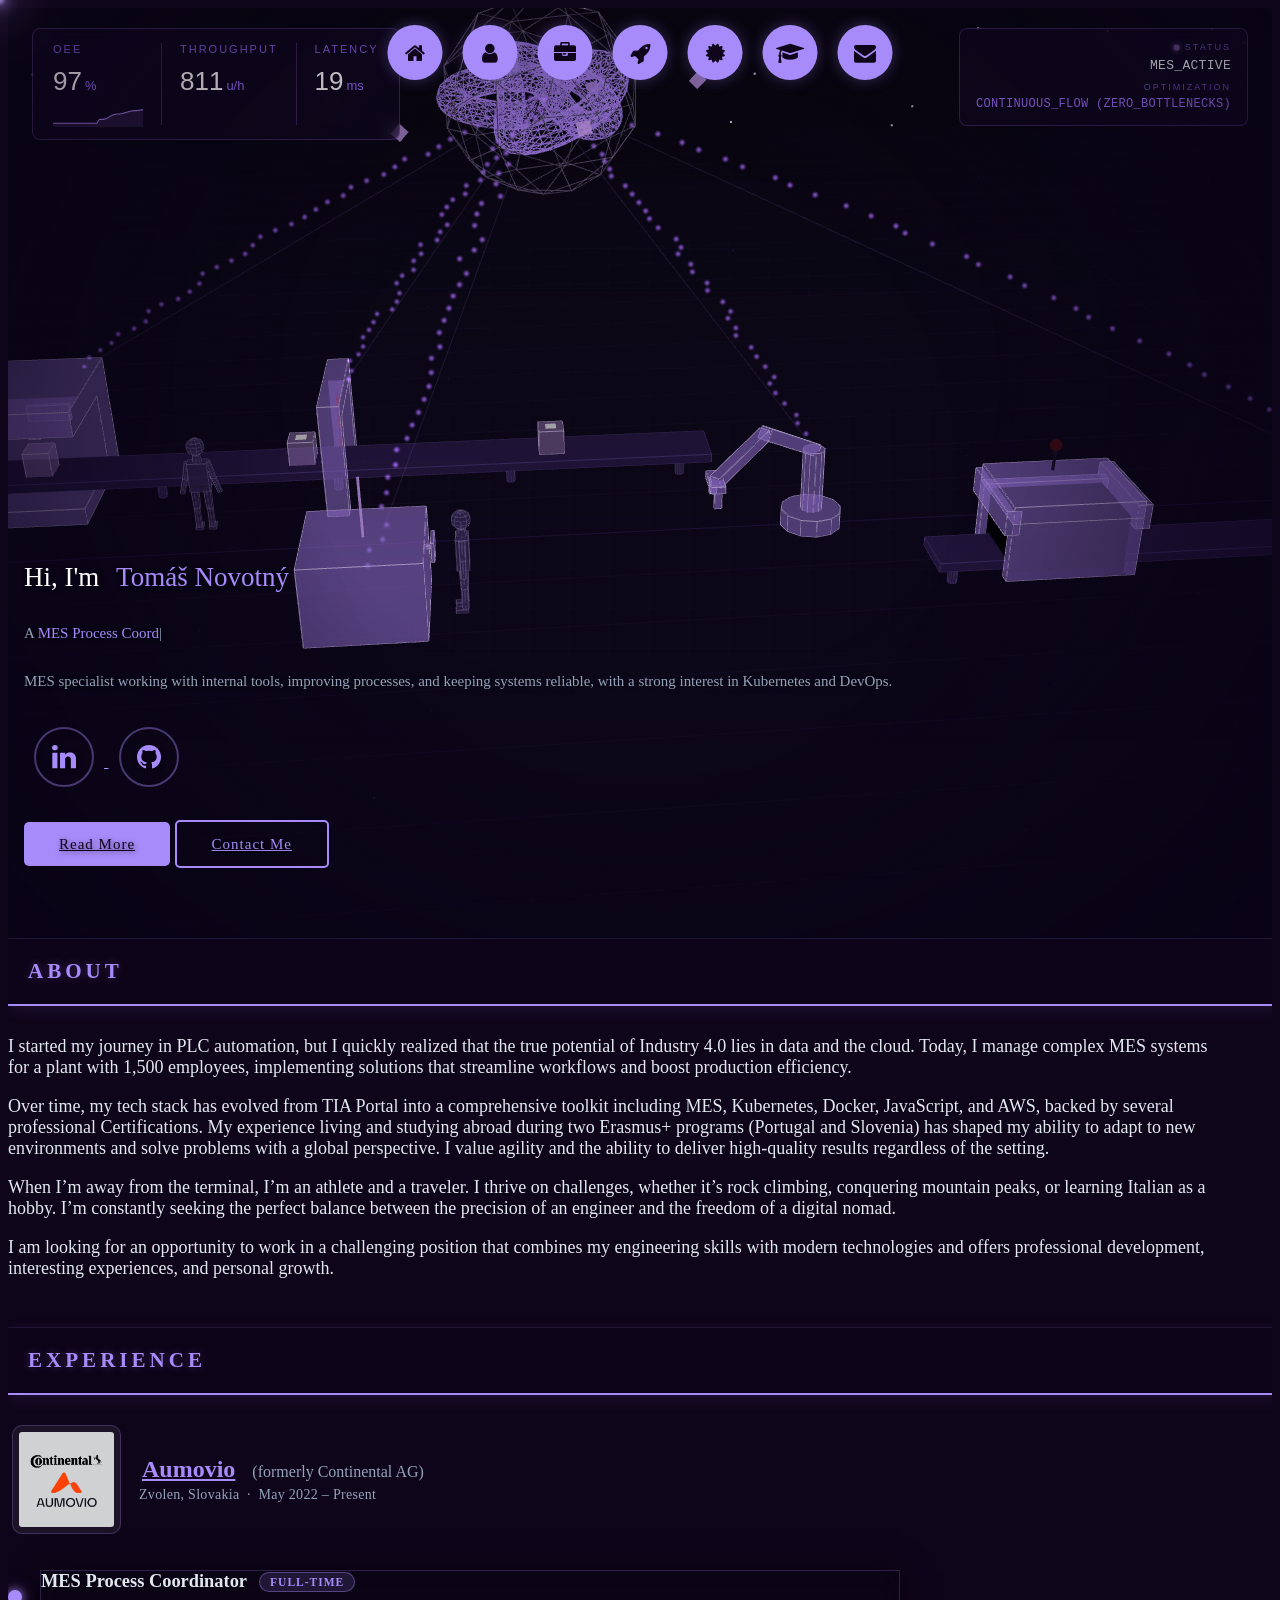
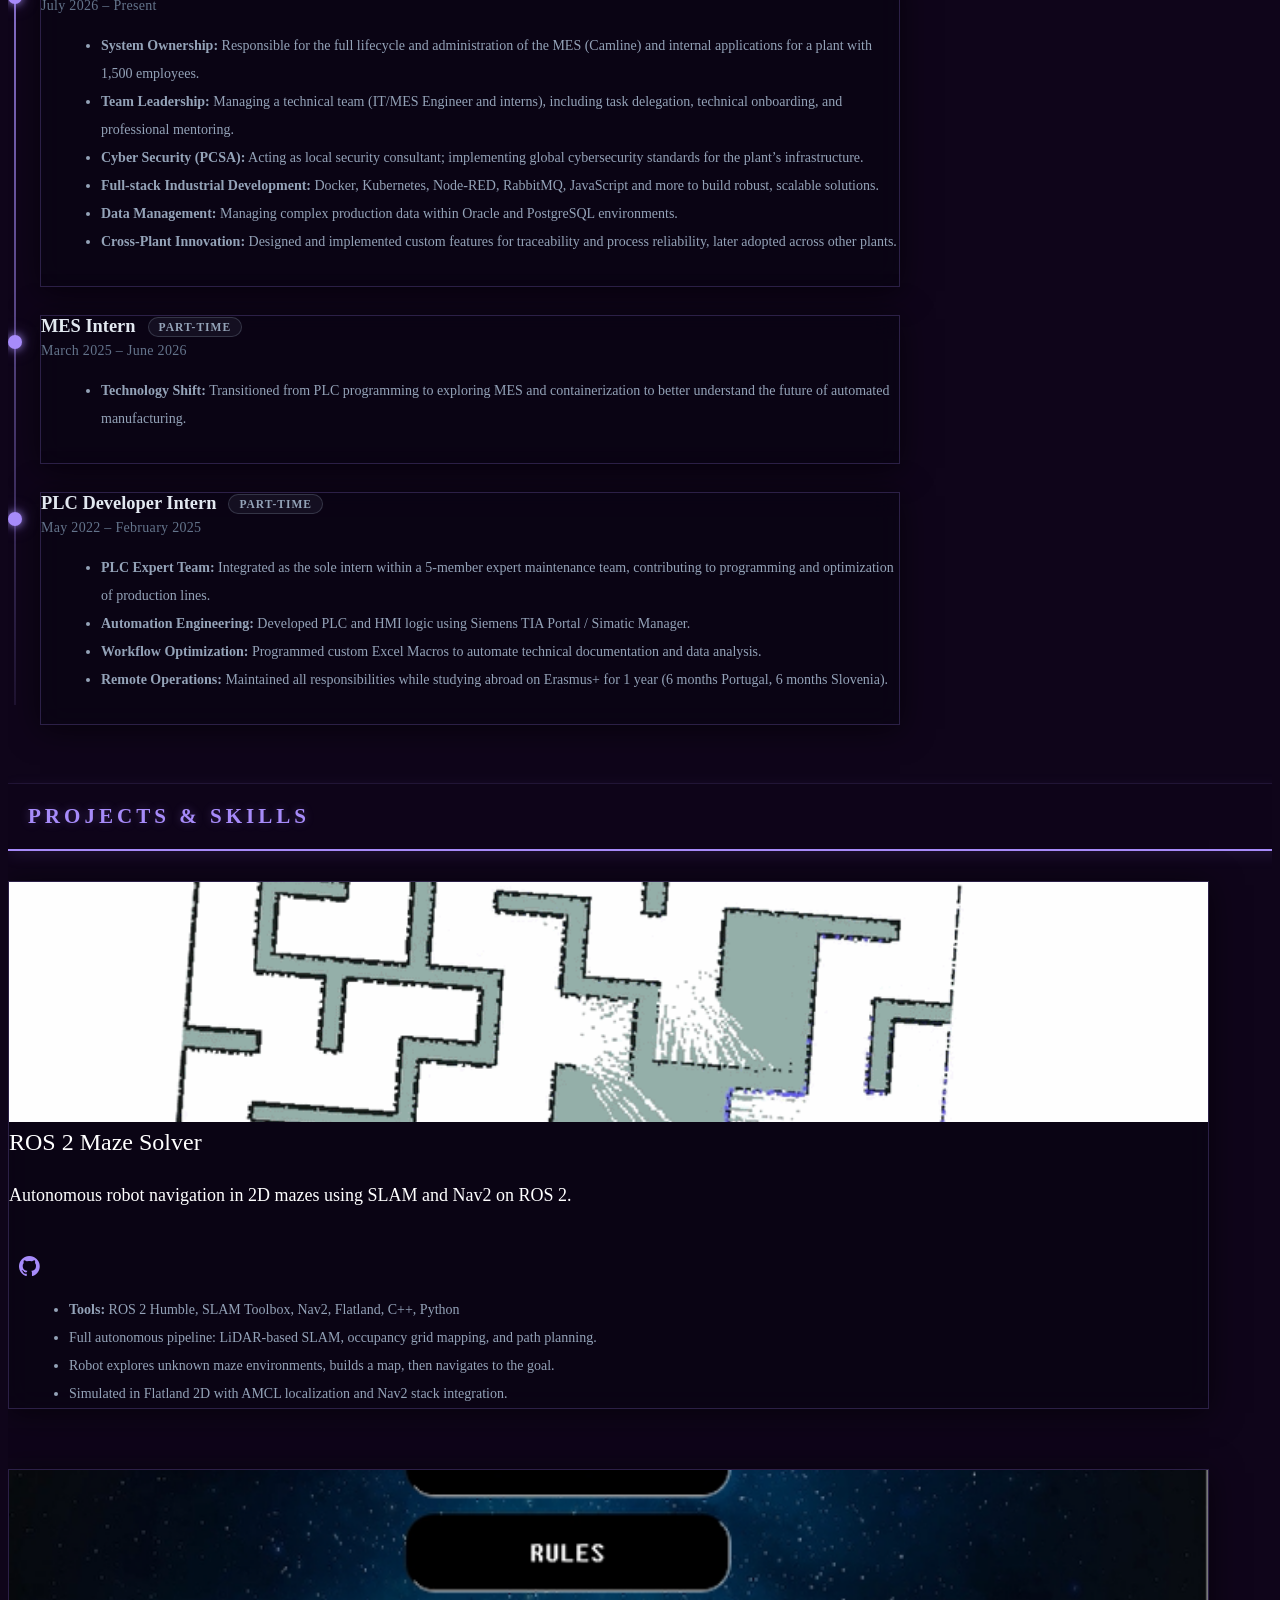
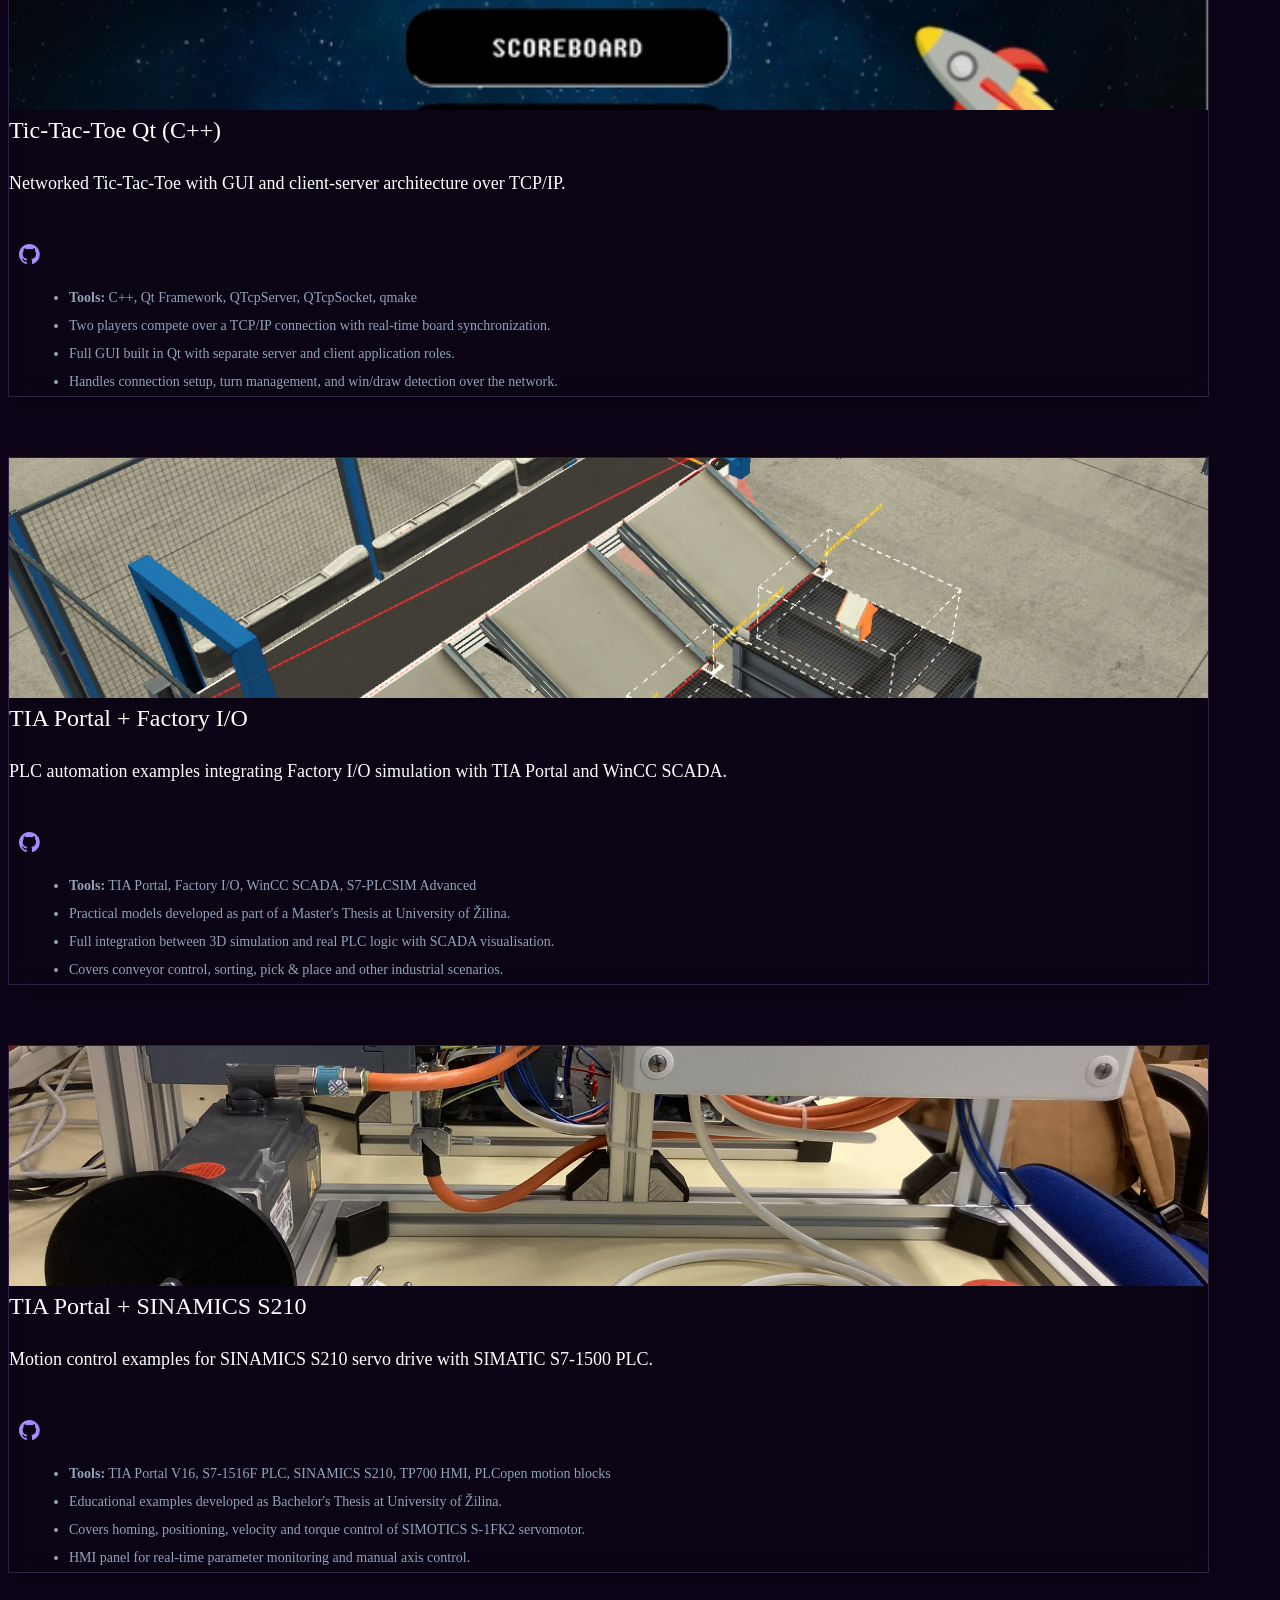
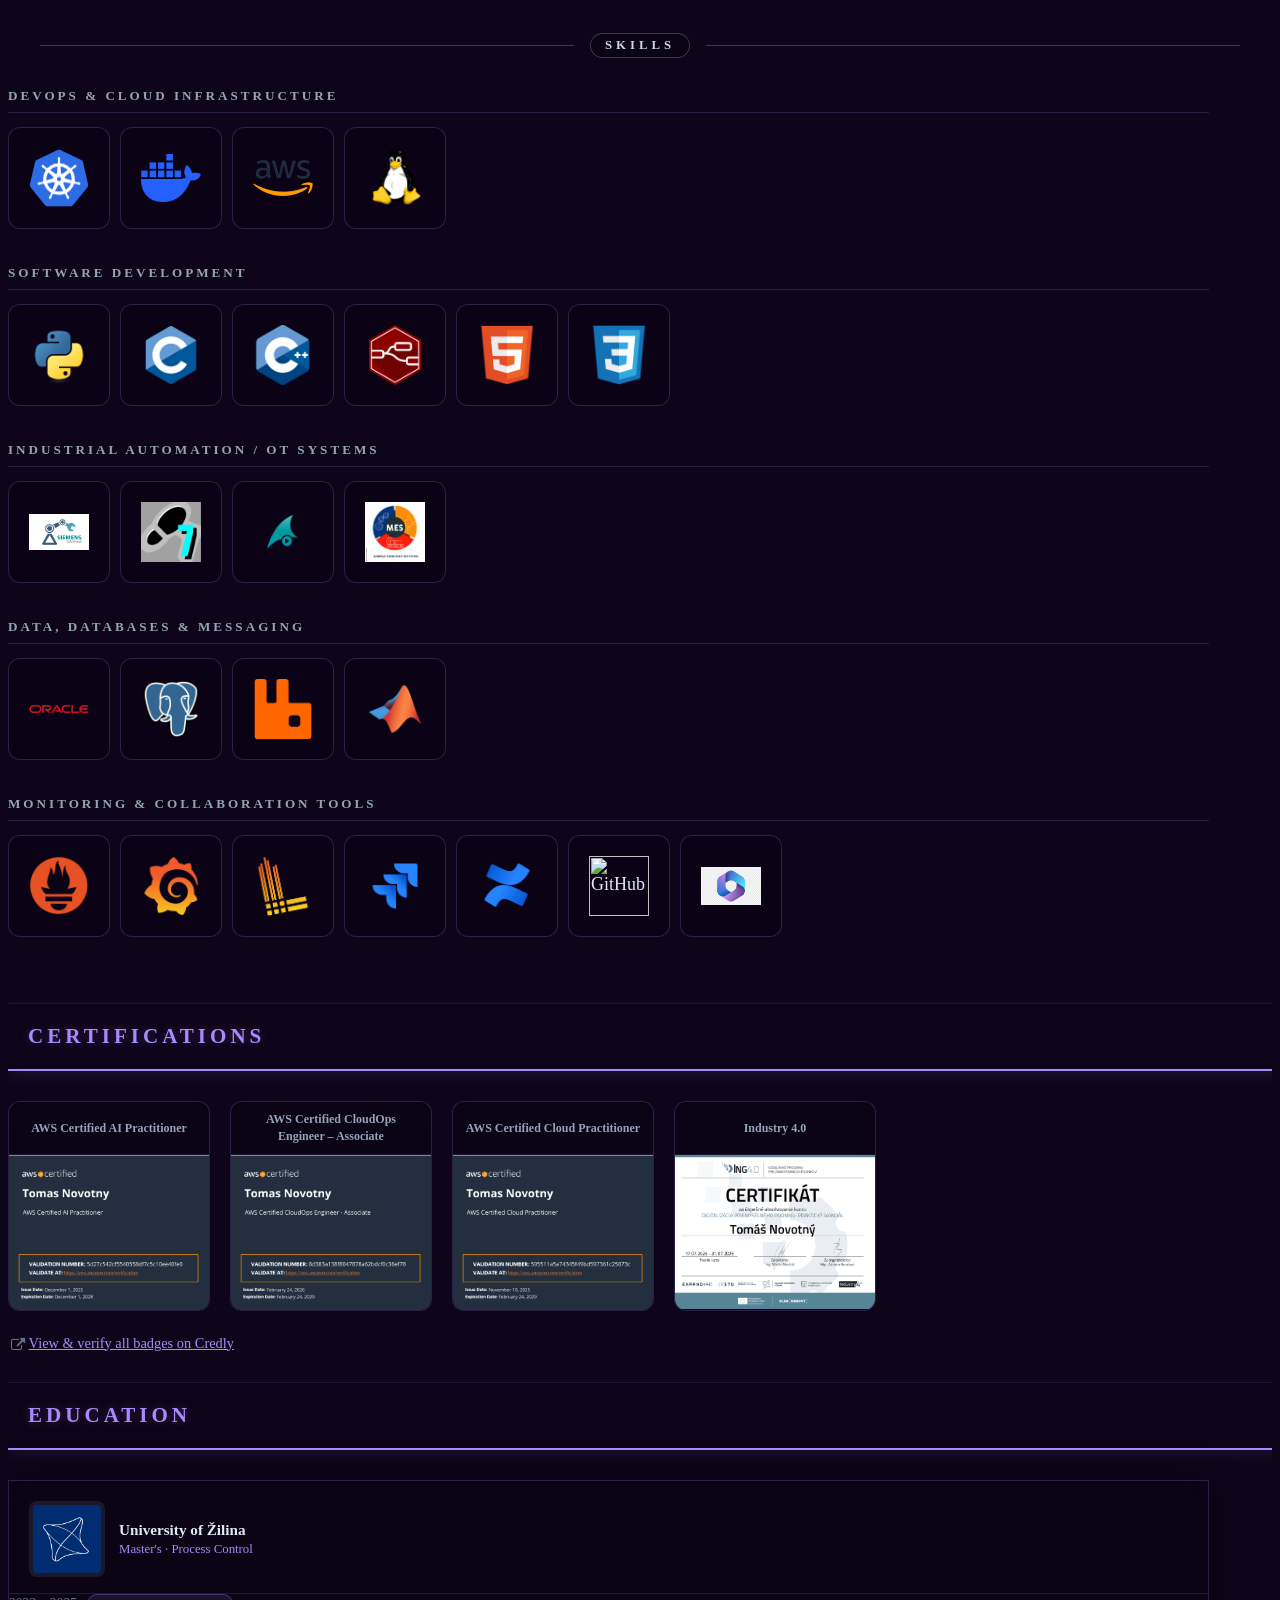
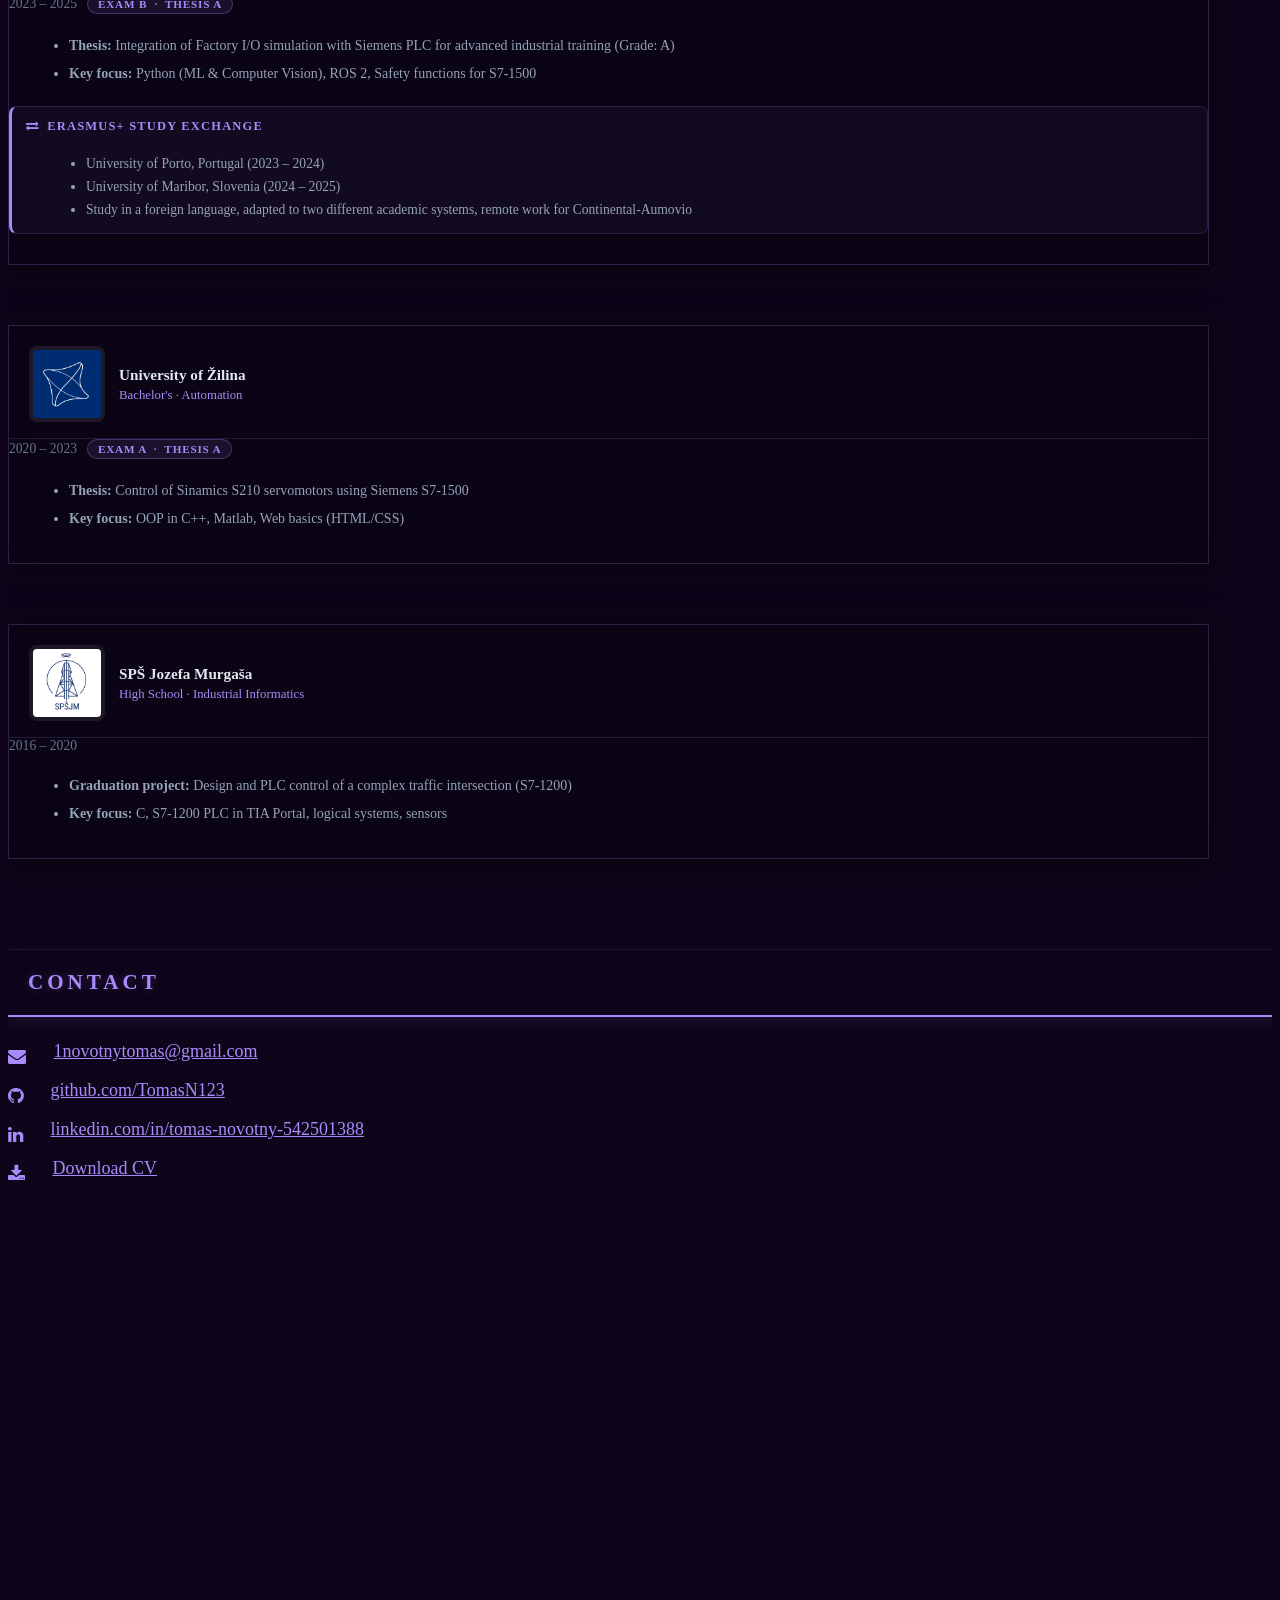
==== commit f677421d: "fix top white space on mobile" ====
--- a/index.html
+++ b/index.html
@@ -1,7 +1,7 @@
 <html lang="en">
 <head>
   <meta charset="utf-8" />
-  <meta name="viewport" content="width=device-width, initial-scale=1" />
+  <meta name="viewport" content="width=device-width, initial-scale=1, viewport-fit=cover" />
   
   <title>Tomas Novotny | MES Process Coordinator</title>
   <meta name="description" content="Professional portfolio of MES Process Coordinator specializing in manufacturing systems and process optimization." />
--- a/assets/css/style.css
+++ b/assets/css/style.css
@@ -2,9 +2,17 @@
    ========================================================================== */
 @import url(https://fonts.googleapis.com/css?family=Poiret+One);
 
+html {
+  background-color: #0f051a;
+  overflow-x: hidden;
+}
+
 body {
+  background-color: #0f051a;
   color: #e2e8f0;
   font-size: 18px;
+  overflow-x: hidden;
+  overscroll-behavior: none;
 }
 
 a { color: #a78bfa !important; }
@@ -294,6 +302,8 @@
   position: fixed !important;
   top: 0;
   left: 0;
+  right: 0;
+  bottom: 0;
   width: 100%;
   height: 100%;
   z-index: -1 !important;
@@ -1013,20 +1023,17 @@
 }
 
 @media (max-width: 992px) {
-  main { padding-left: 0; padding-top: 64px; }
+  main { padding-left: 0; }
   ul.side-nav a { line-height: 100%; padding: 0; width: 100%; }
-  nav { background: #fff; height: 64px; position: absolute; }
-  nav a.button-collapse, nav a.button-collapse i { color: #009688; height: 56px; line-height: 56px; }
   h3 { padding: 20px 30px; margin-bottom: 40px; }
   .container { margin: 0 auto; }
-  nav.hide-on-large.only.trigger { display: block; position: fixed; top: 0; z-index: 2; }
-  .name-title { display: block; height: 100%; padding-top: 15px; text-align: center; width: 100%; position: absolute; }
-  .name-title > span, .name-title > a { position: relative; line-height: 20px; }
-  .name-title a { font-size: 22px; display: block; }
-  .name-title span { display: block; font-size: 14px; }
-  h3, .container { position: relative; top: 64px; }
-  section#intro { margin-bottom: -64px; }
   .card .role { position: relative; right: initial; top: initial; }
+}
+
+@media (max-width: 500px) {
+  .bubble-nav-container { top: 12px; }
+  .bubble-wrapper { gap: 8px; }
+  .bubble-icon { width: 38px; height: 38px; font-size: 16px; }
 }
 
 @media (max-width: 600px) {
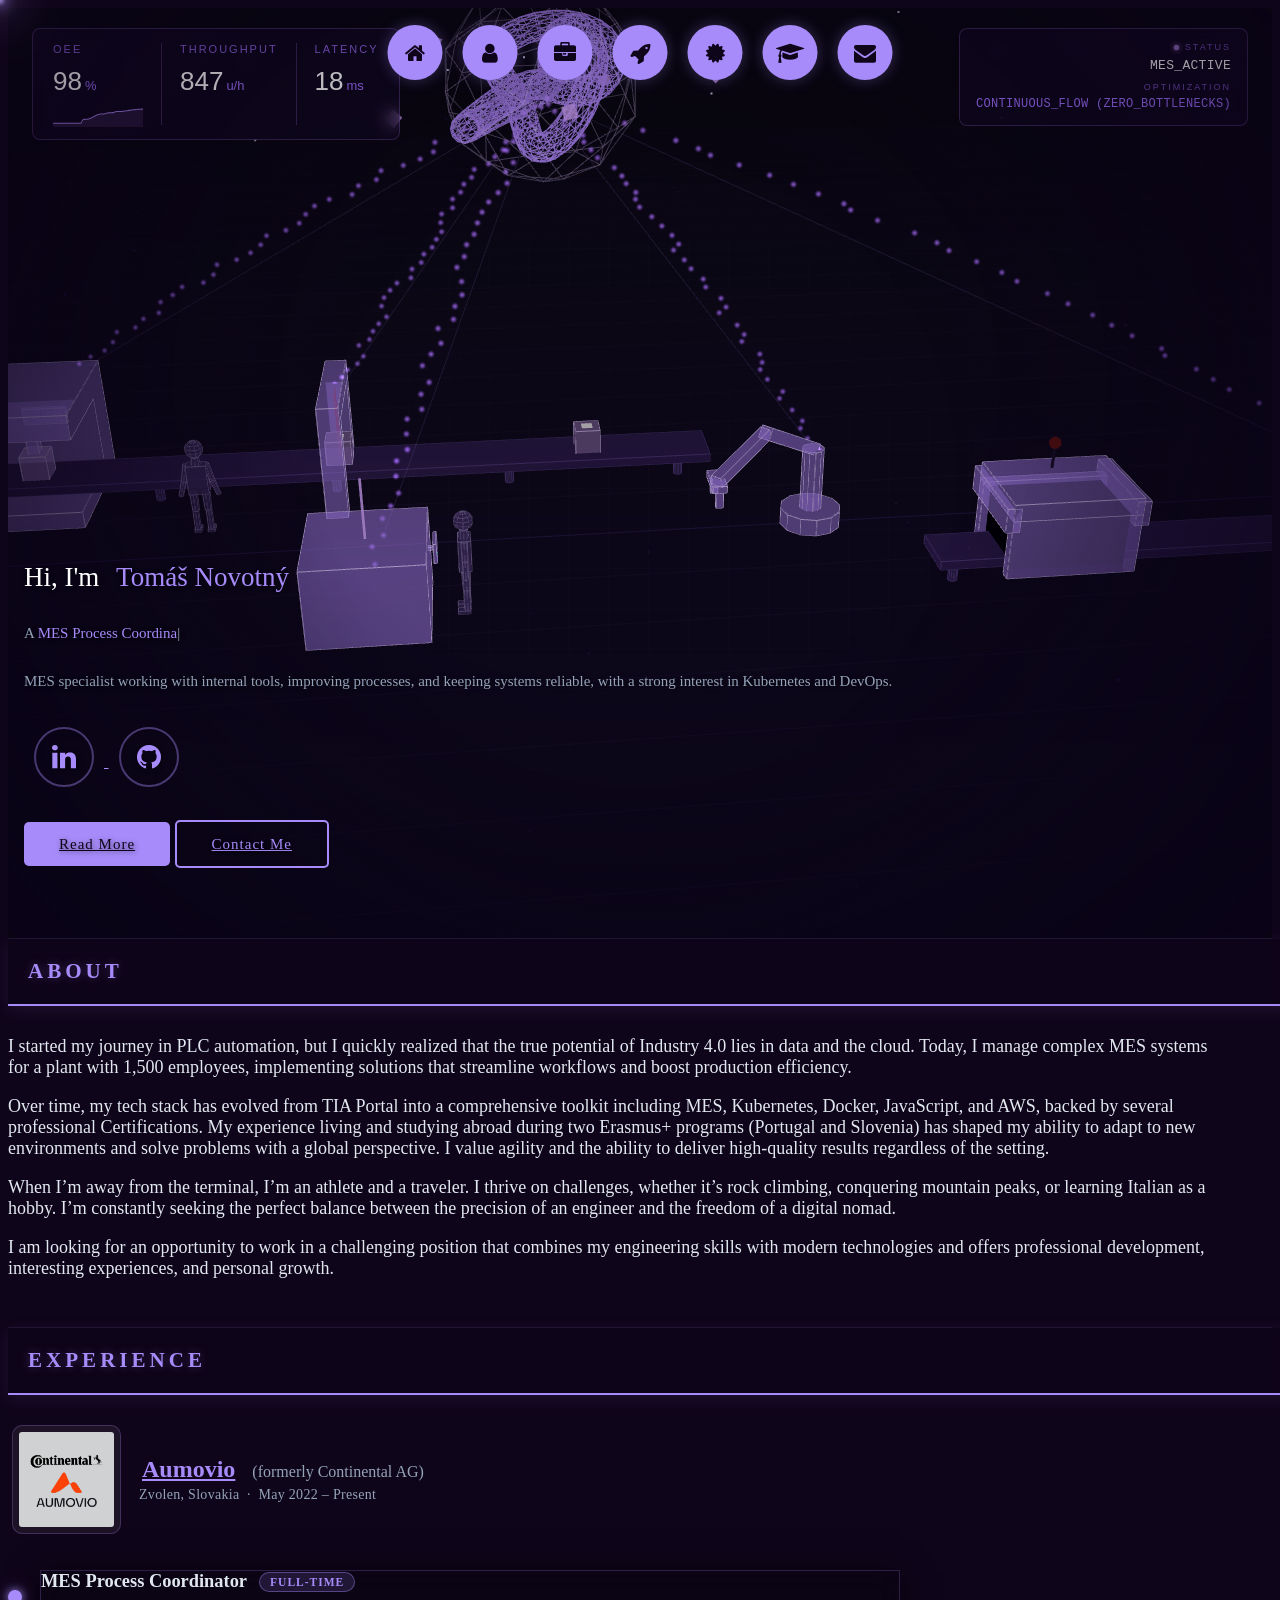
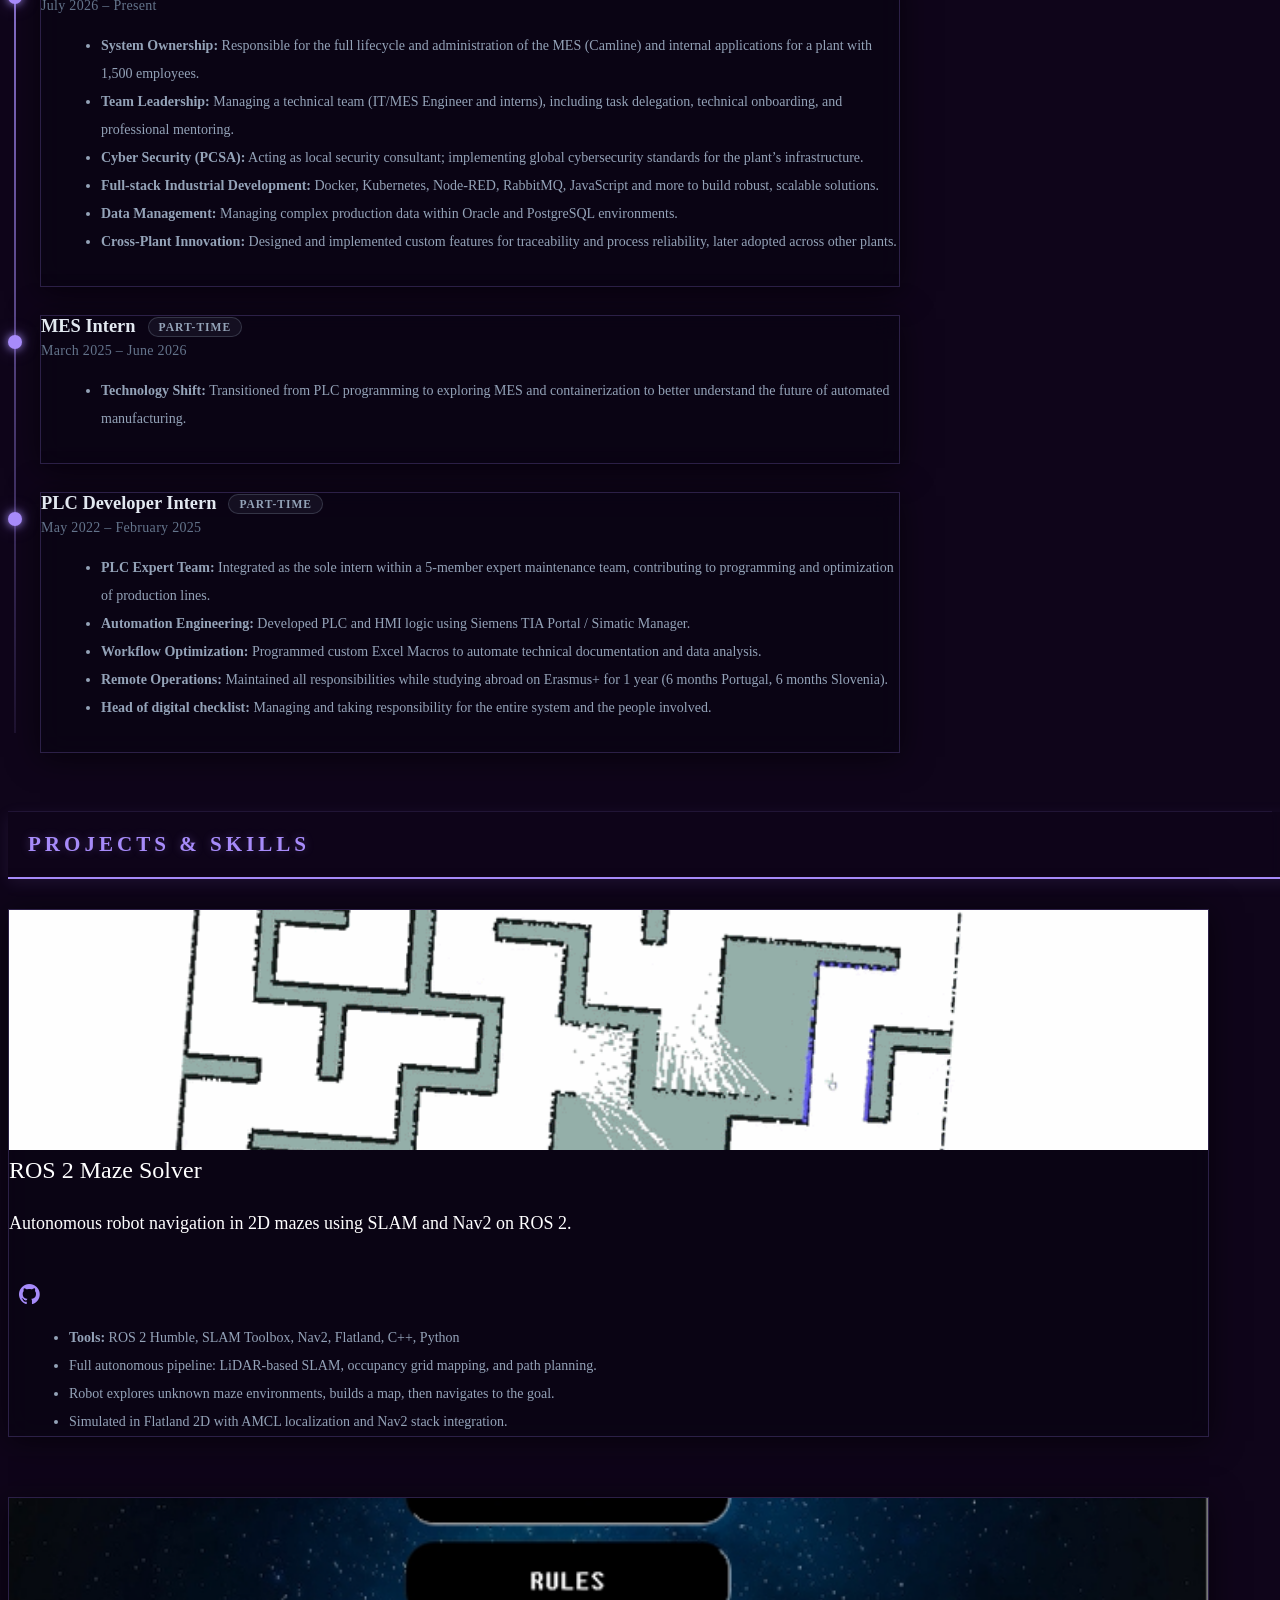
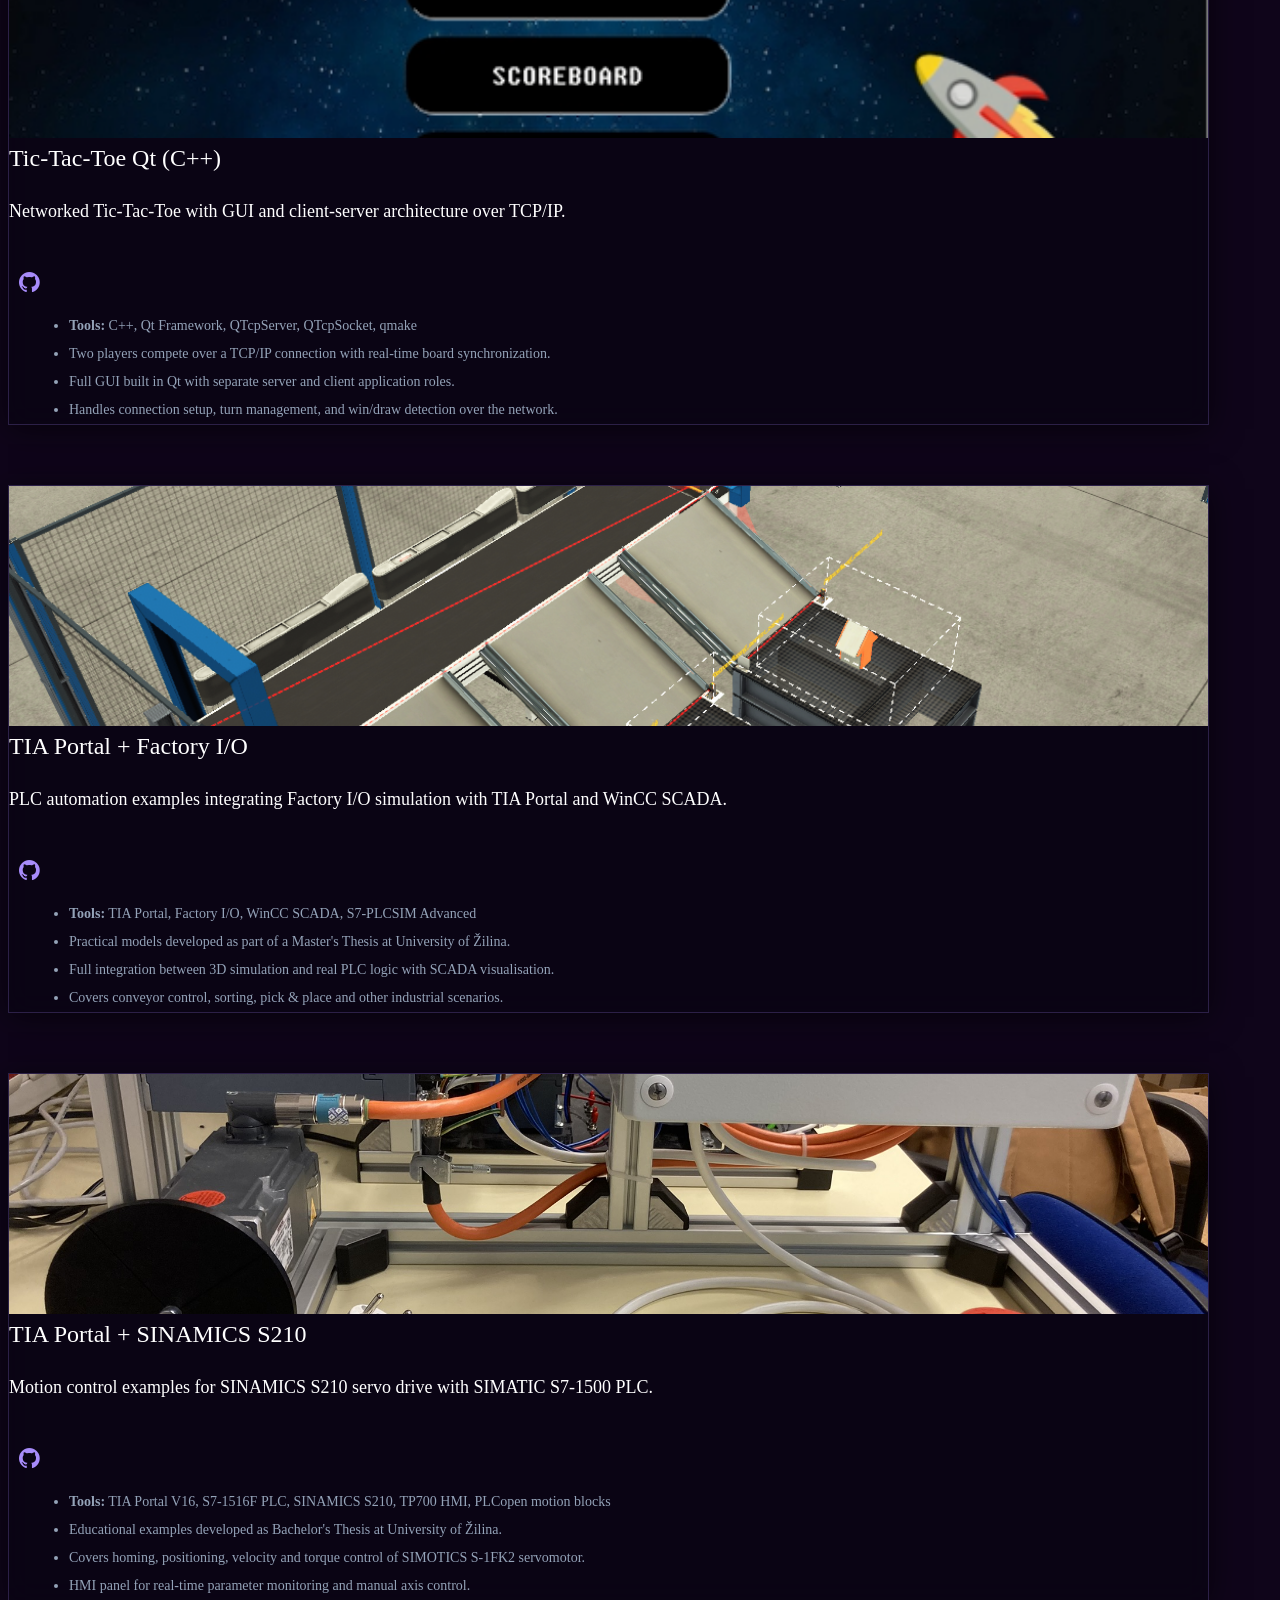
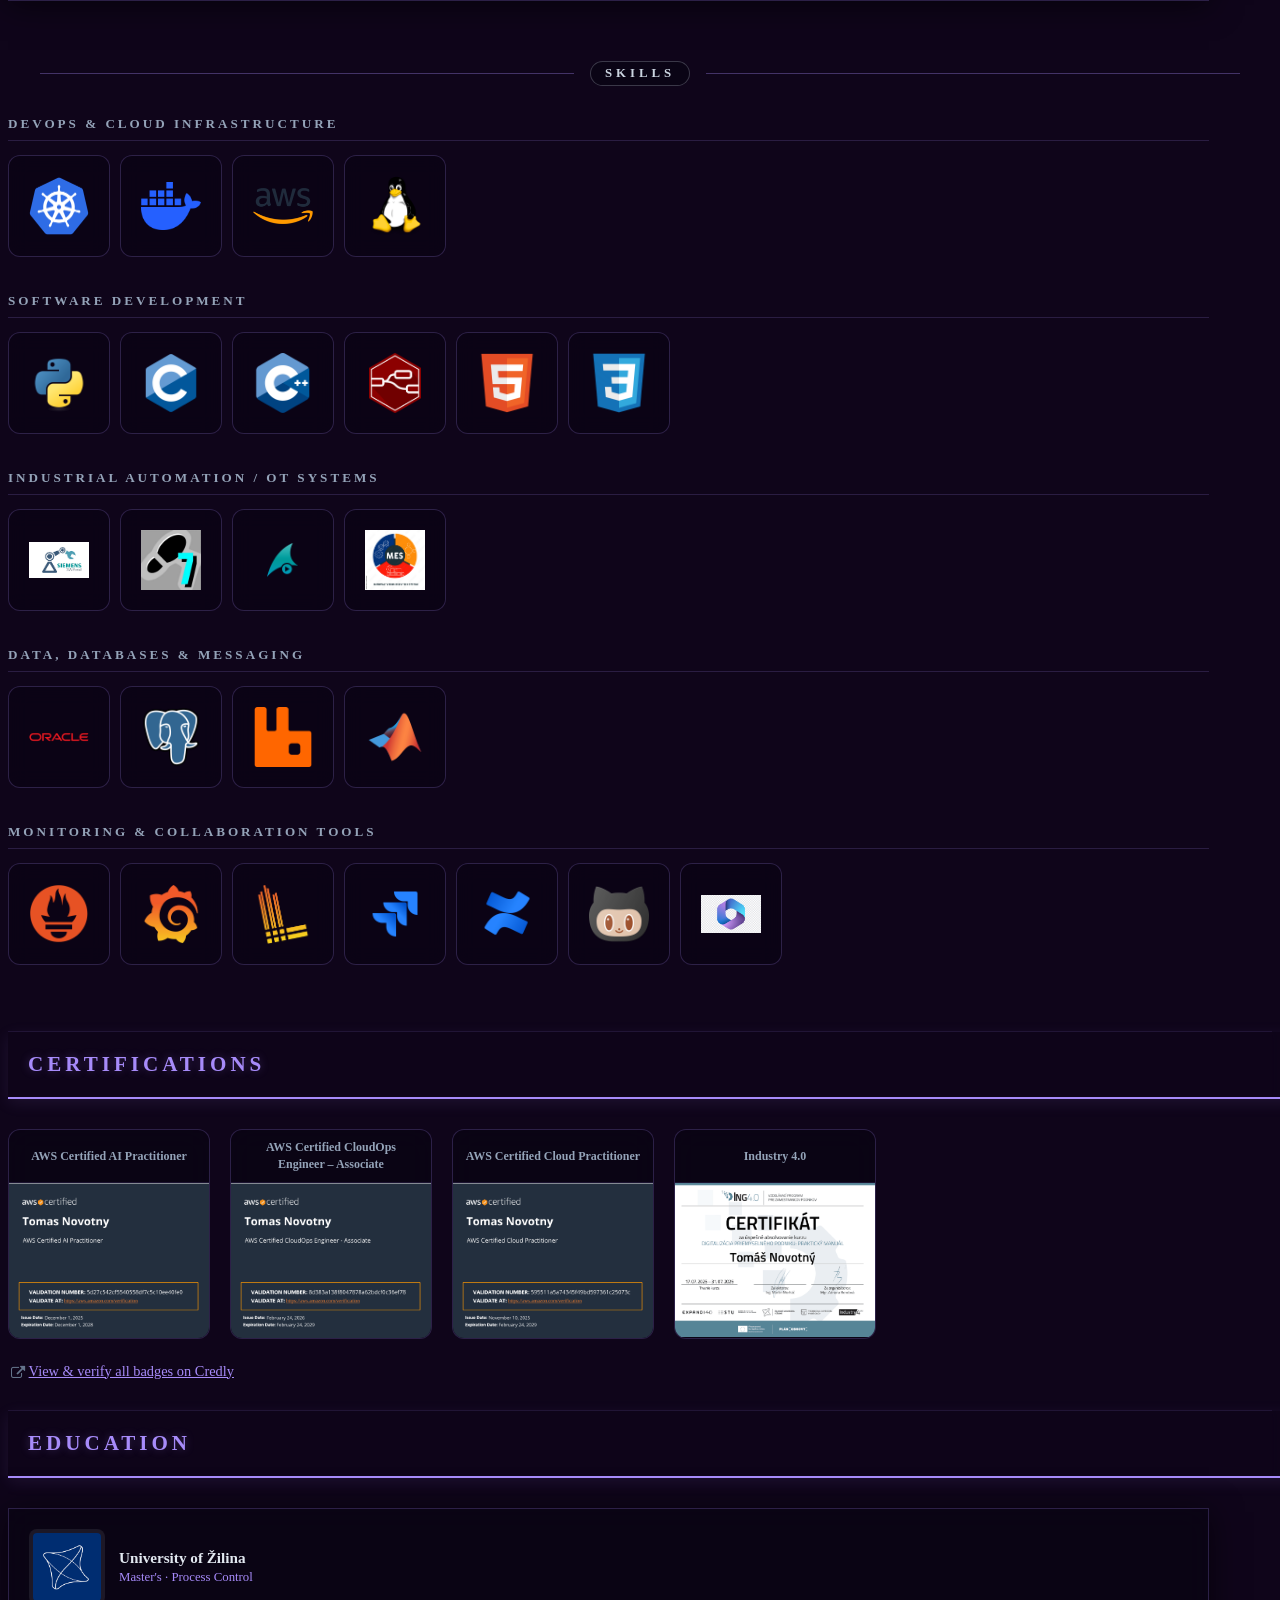
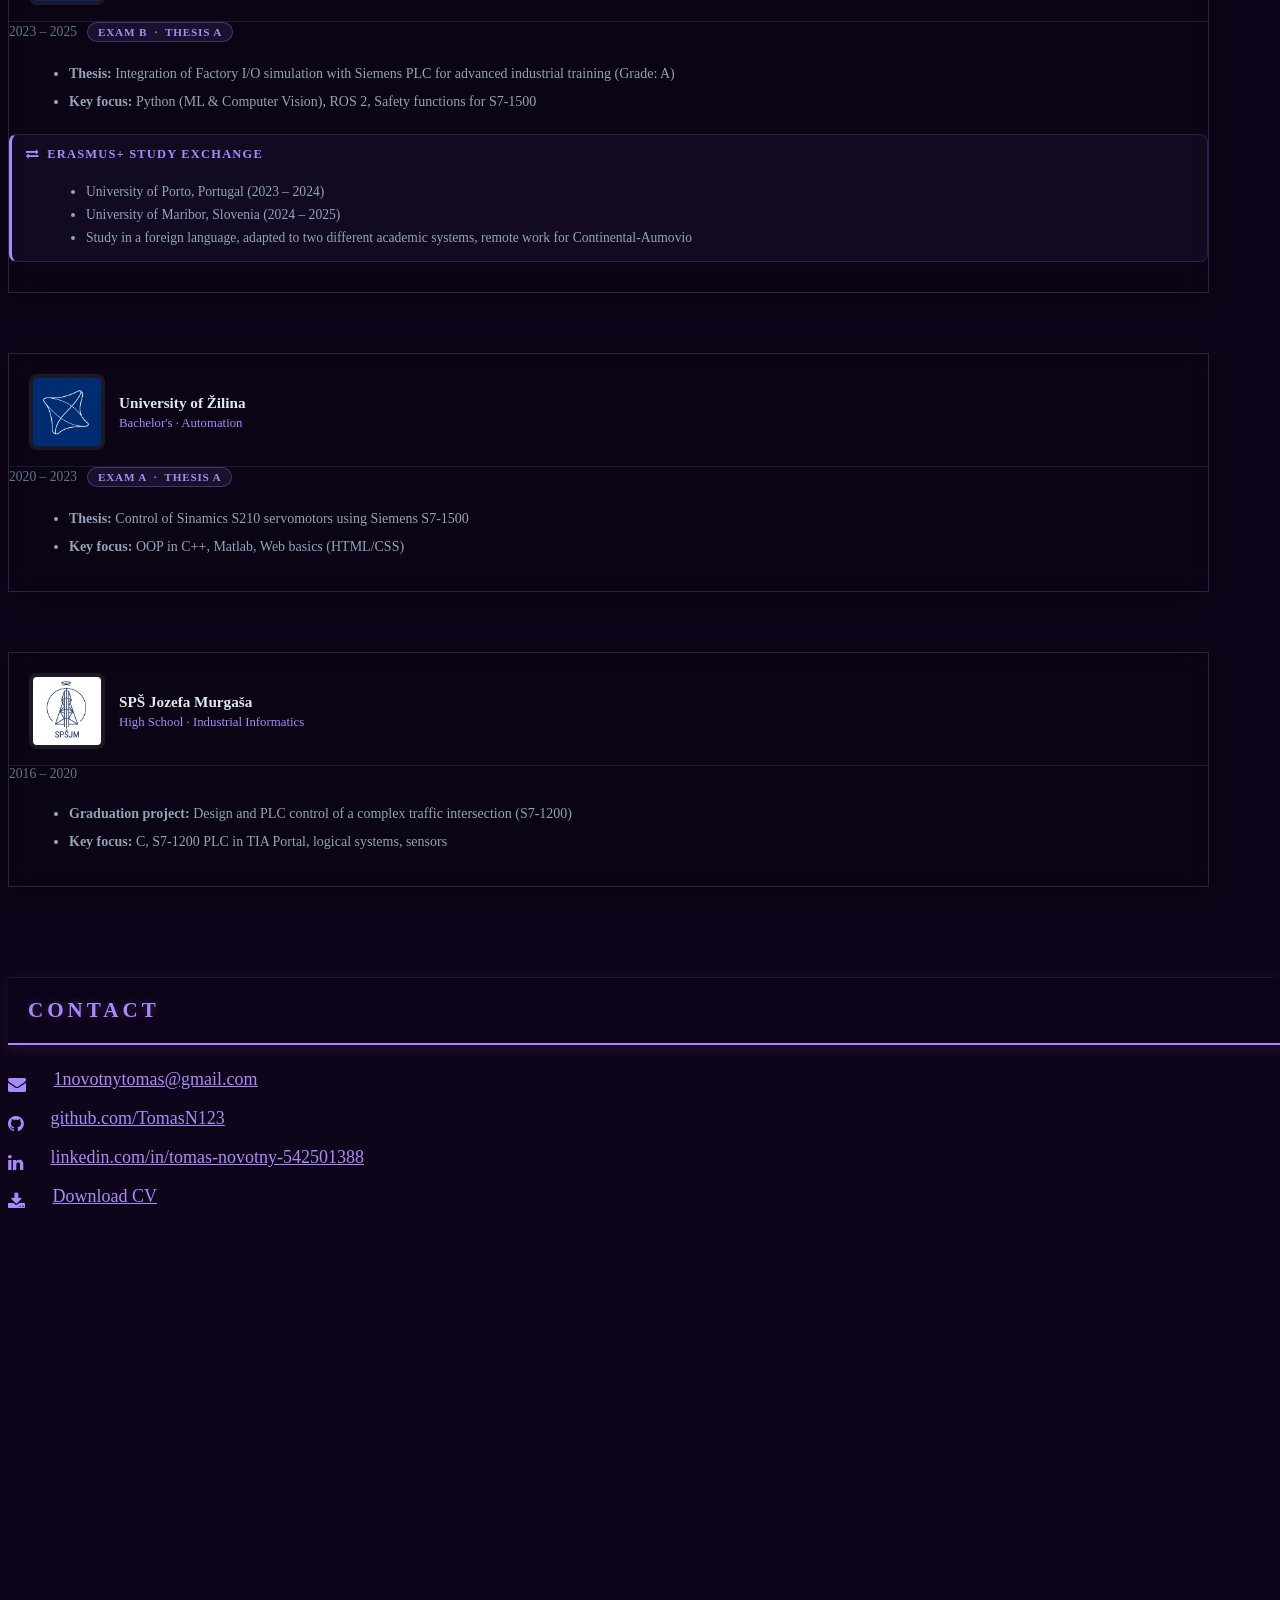
==== commit c33db4f6: "one more bullet point in PLC Developer Intern part" ====
--- a/index.html
+++ b/index.html
@@ -215,6 +215,7 @@
                   <li><b>Automation Engineering:</b> Developed PLC and HMI logic using Siemens TIA Portal / Simatic Manager.</li>
                   <li><b>Workflow Optimization:</b> Programmed custom Excel Macros to automate technical documentation and data analysis.</li>
                   <li><b>Remote Operations:</b> Maintained all responsibilities while studying abroad on Erasmus+ for 1 year (6 months Portugal, 6 months Slovenia).</li>
+                  <li><b>Head of digital checklist:</b> Managing and taking responsibility for the entire system and the people involved.</li>
                 </ul>
               </div>
             </div>
--- a/assets/css/style.css
+++ b/assets/css/style.css
@@ -4,7 +4,6 @@
 
 html {
   background-color: #0f051a;
-  overflow-x: hidden;
 }
 
 body {
@@ -13,6 +12,7 @@
   font-size: 18px;
   overflow-x: hidden;
   overscroll-behavior: none;
+  isolation: isolate;
 }
 
 a { color: #a78bfa !important; }
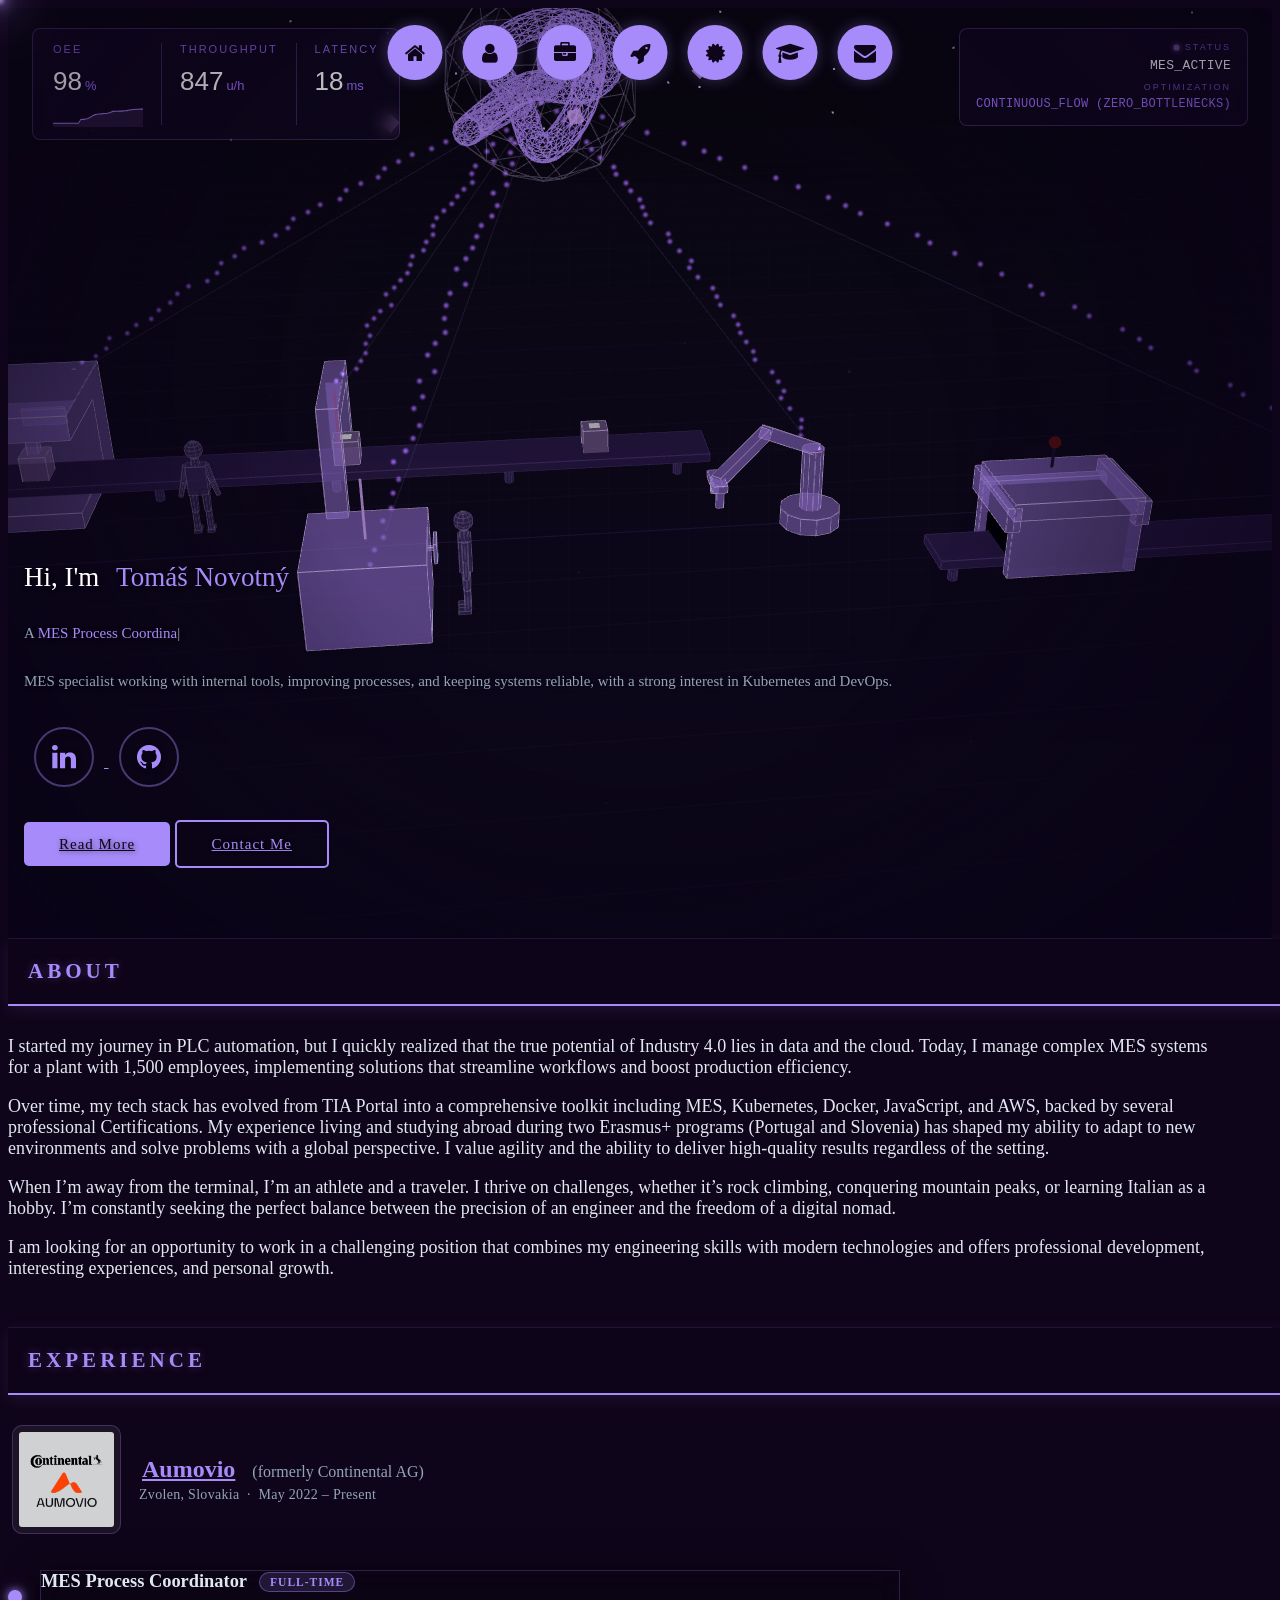
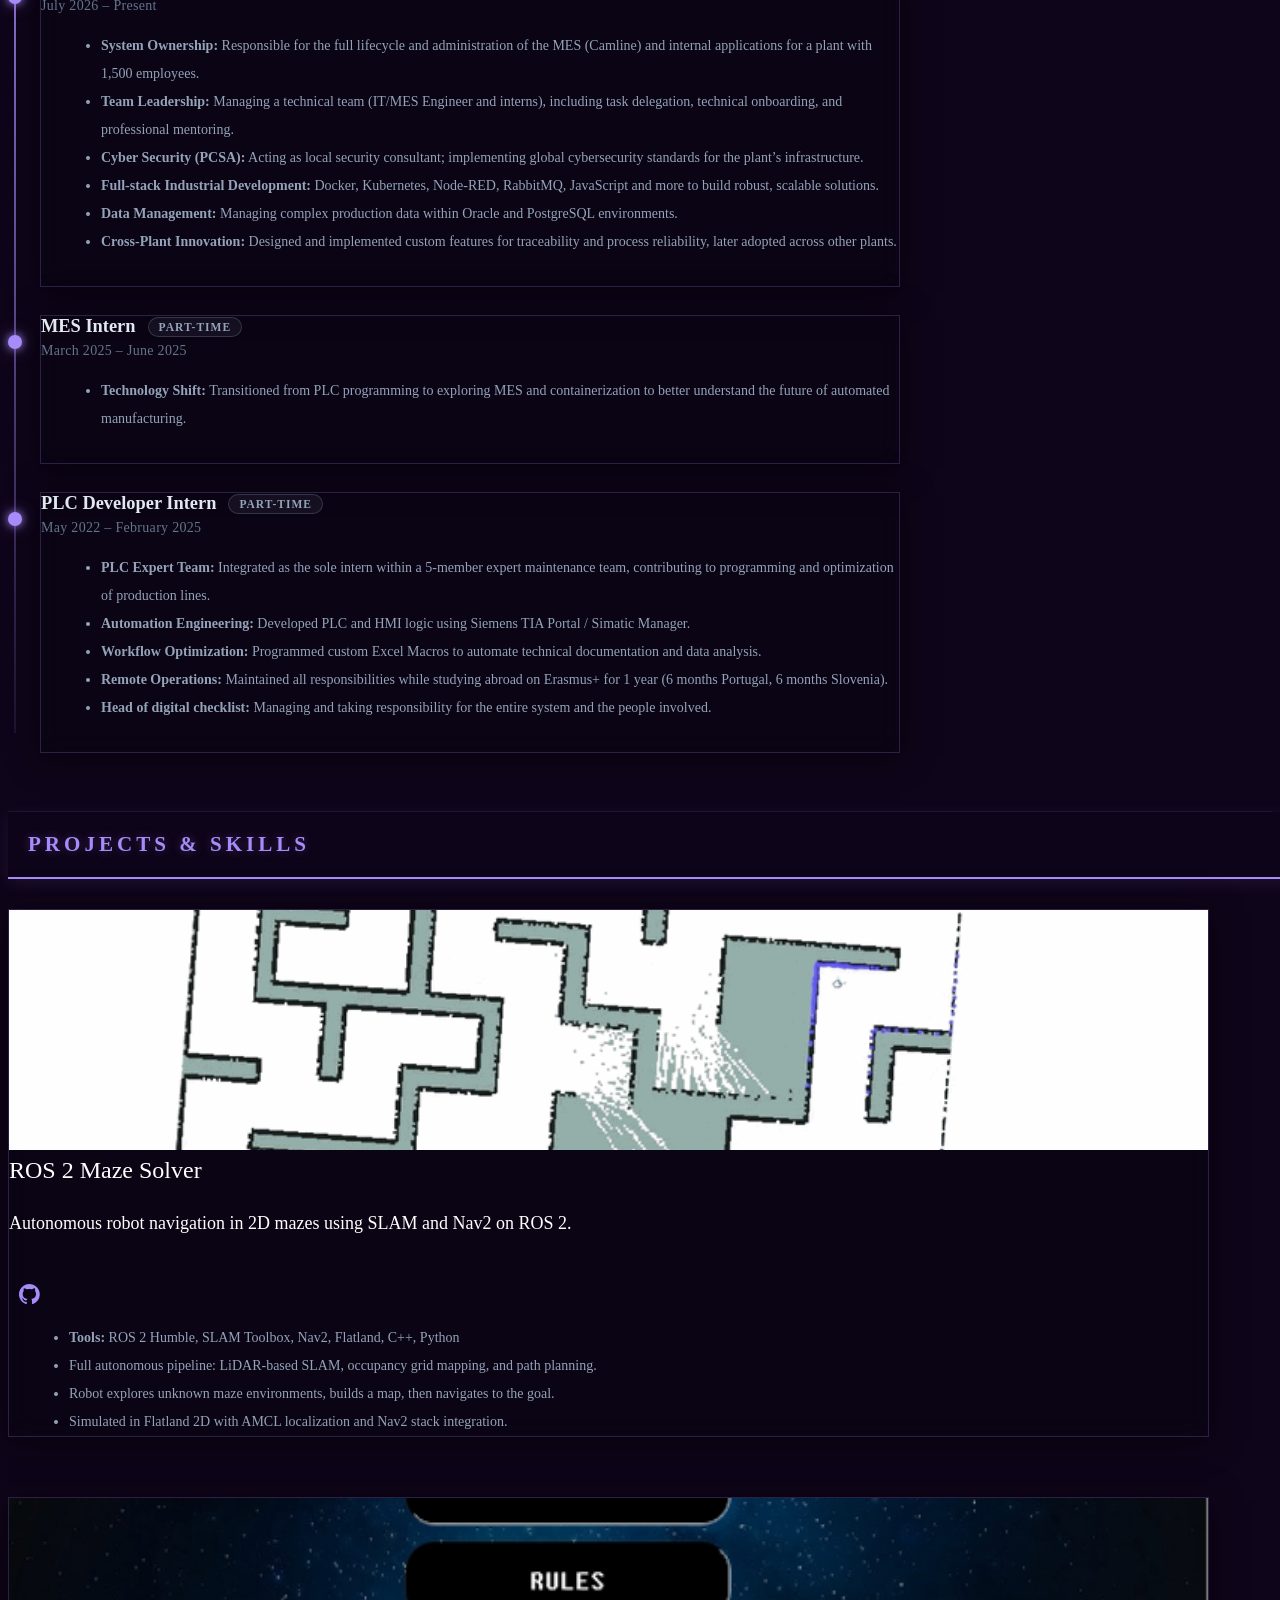
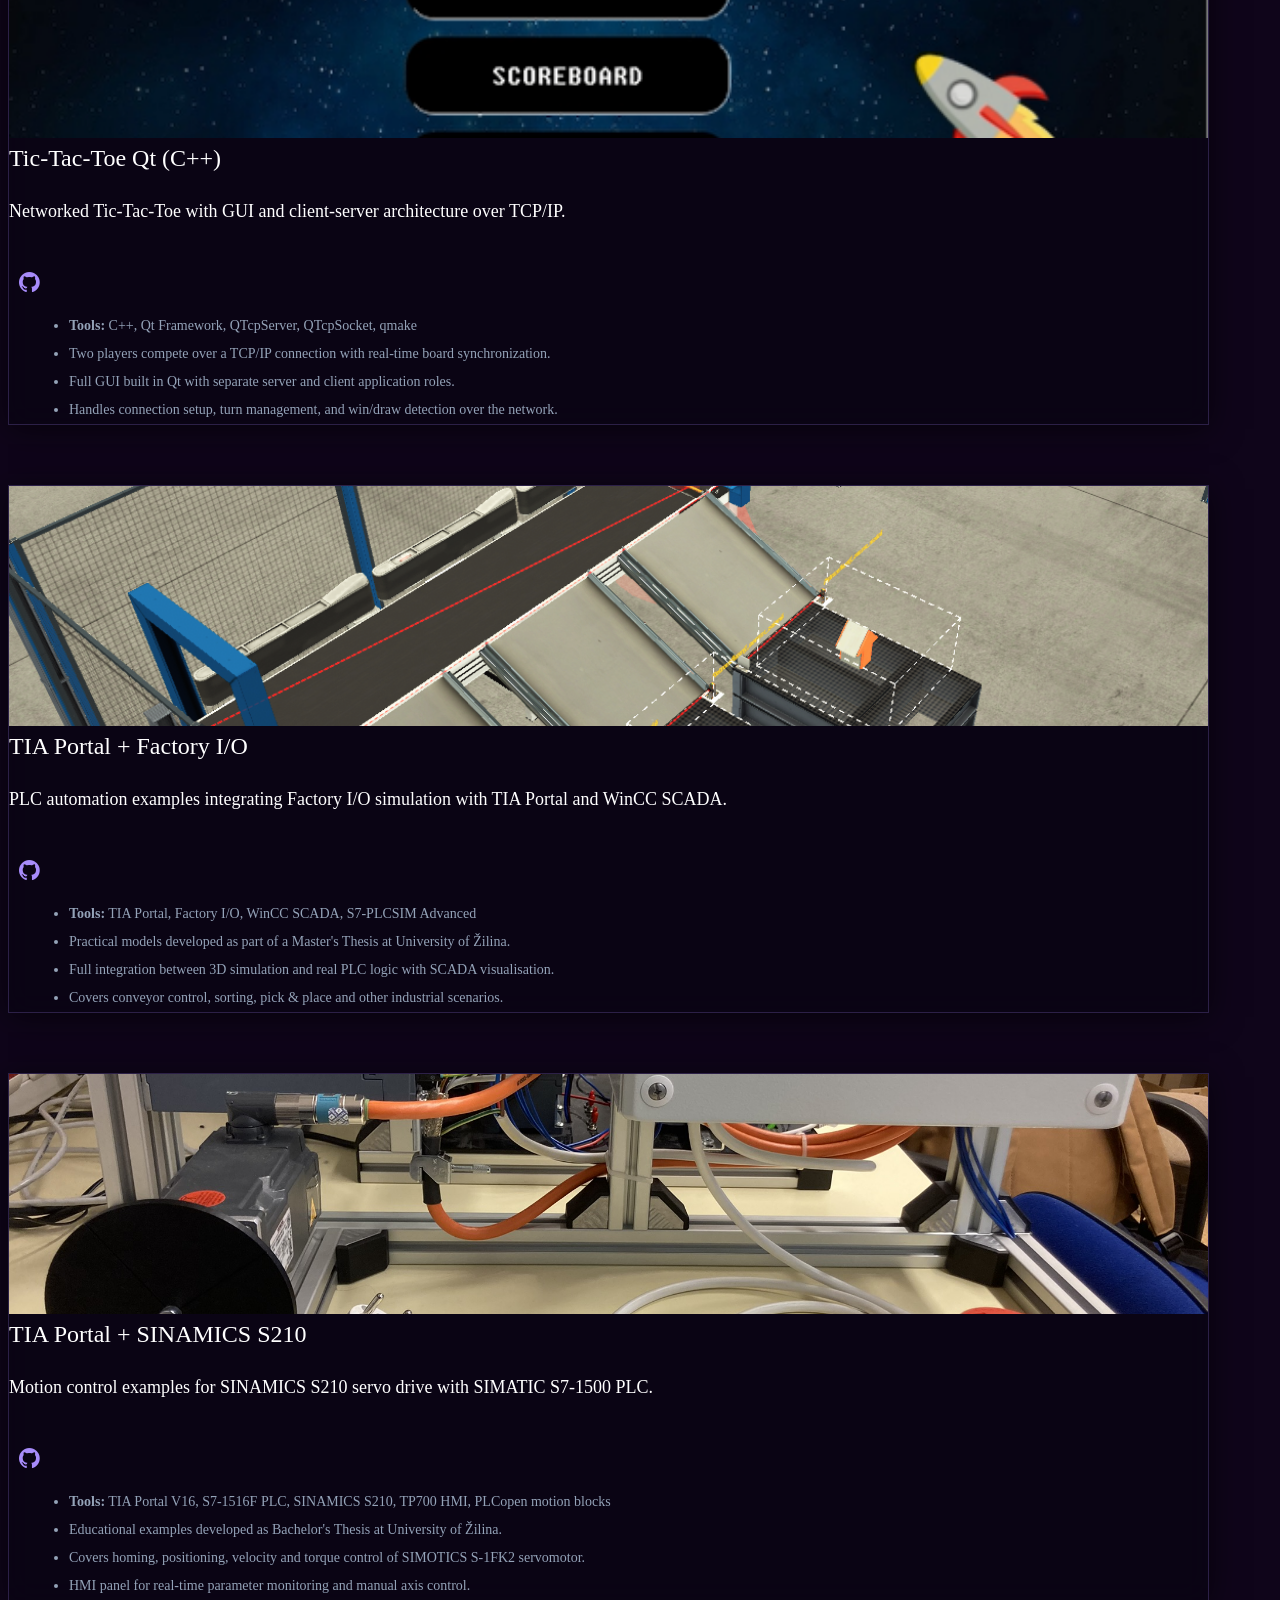
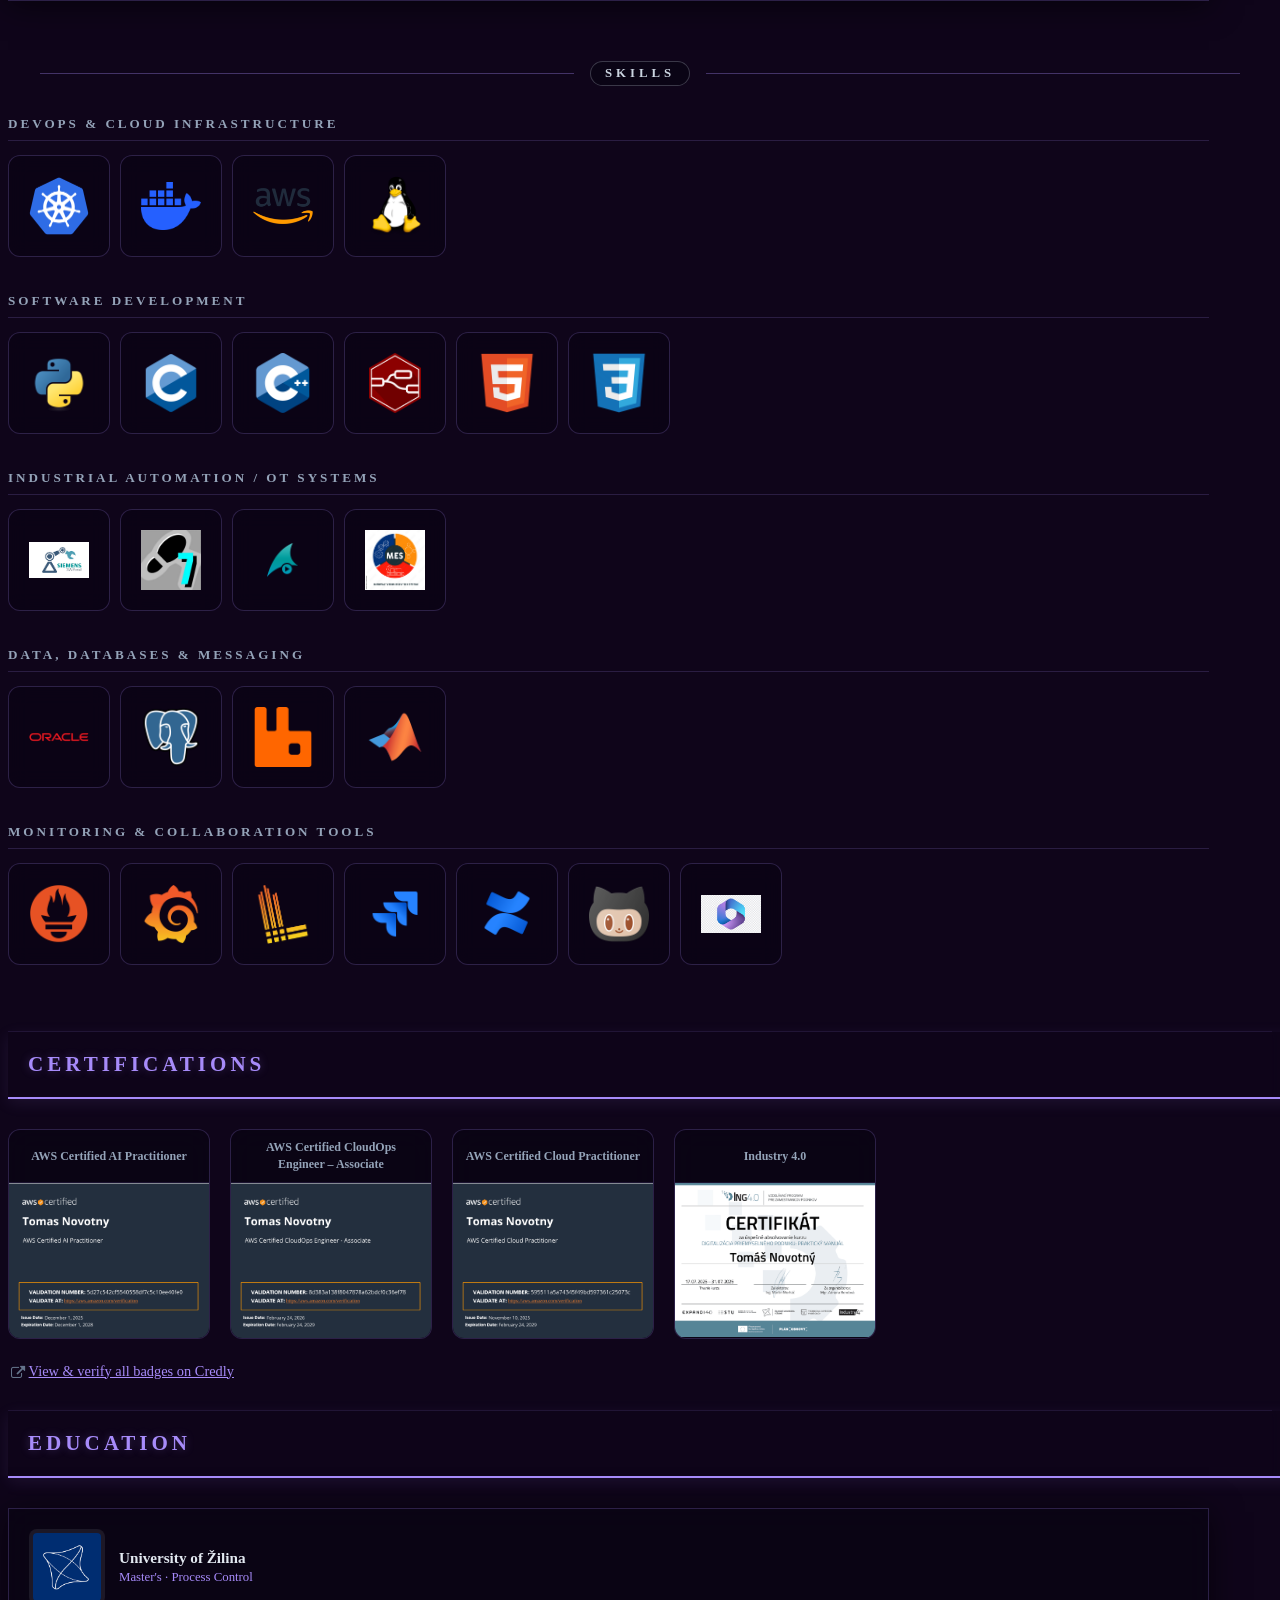
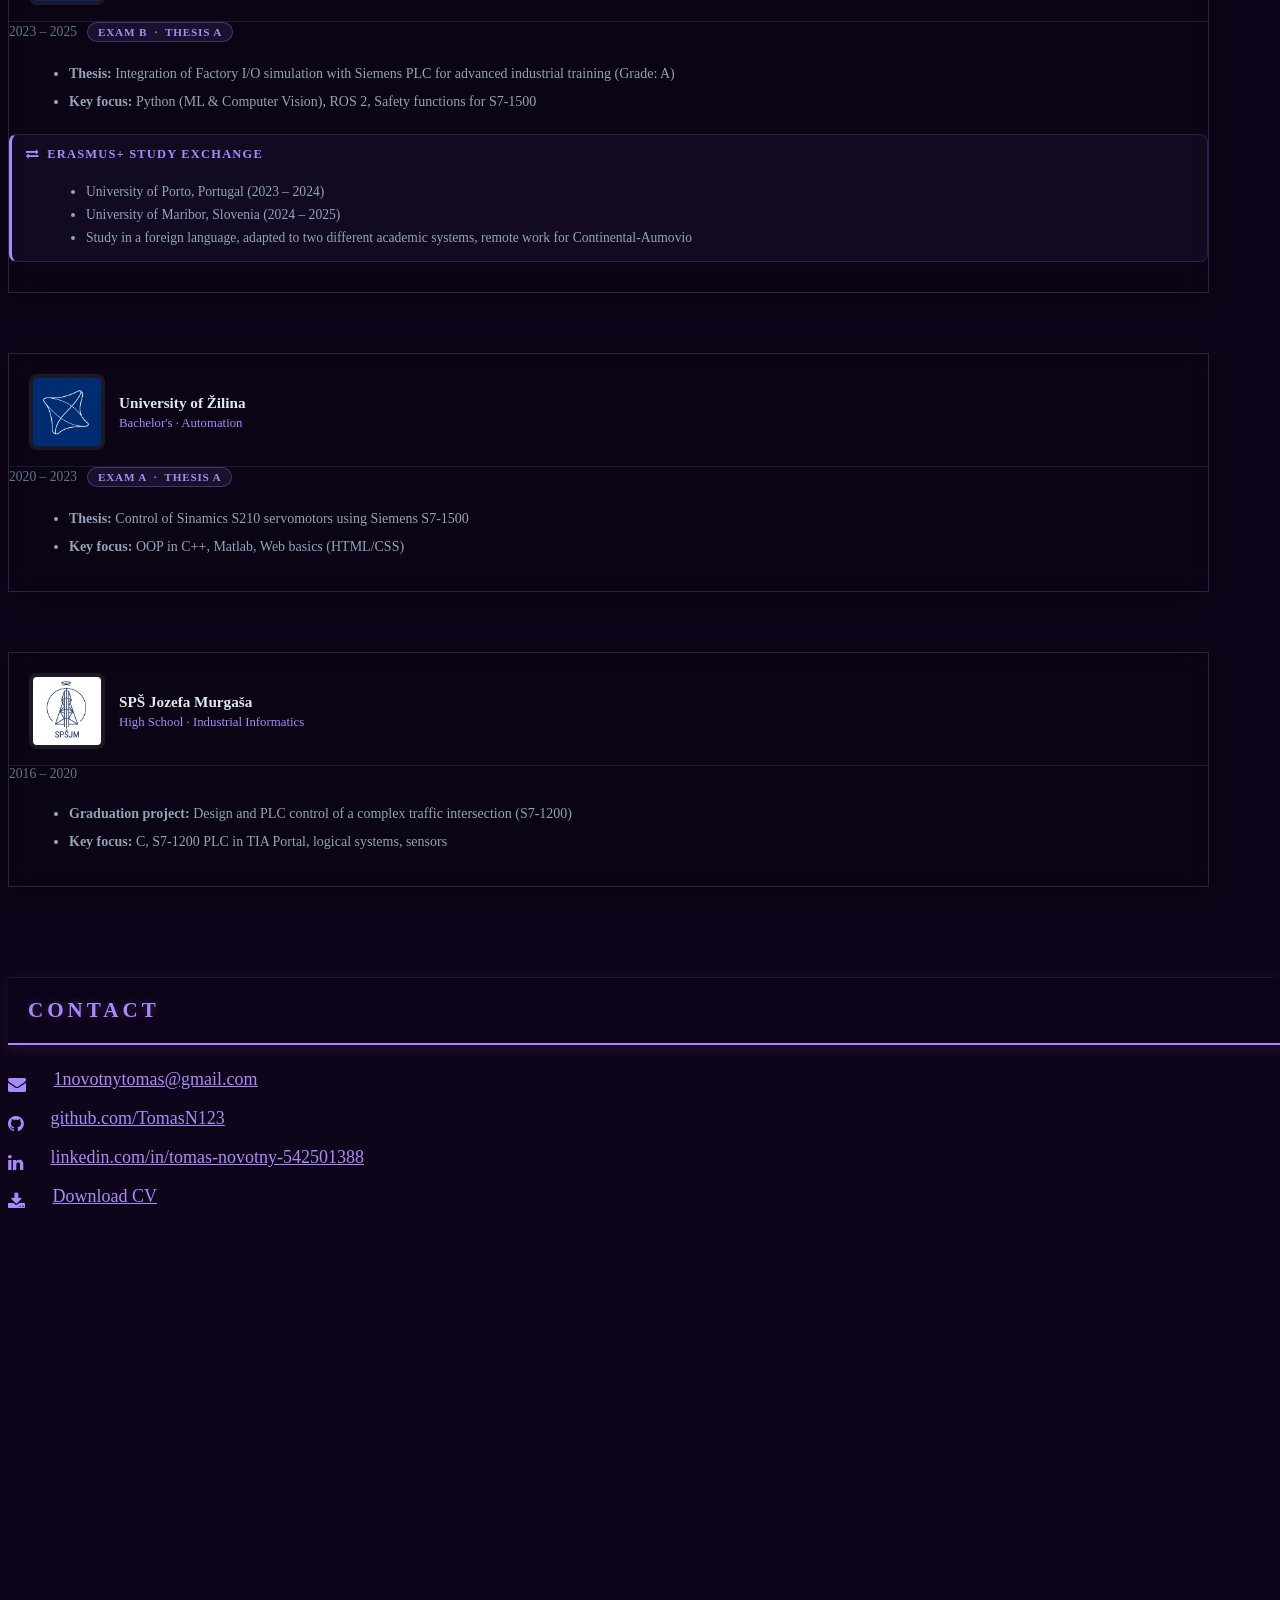
==== commit 2c677682: "date correction" ====
--- a/index.html
+++ b/index.html
@@ -193,7 +193,7 @@
                   <span class="timeline-role">MES Intern</span>
                   <span class="timeline-badge badge-parttime">Part-time</span>
                 </div>
-                <div class="timeline-period">March 2025 – June 2026</div>
+                <div class="timeline-period">March 2025 – June 2025</div>
                 <ul>
                   <li><b>Technology Shift:</b> Transitioned from PLC programming to exploring MES and containerization to better understand the future of automated manufacturing.</li>
                 </ul>
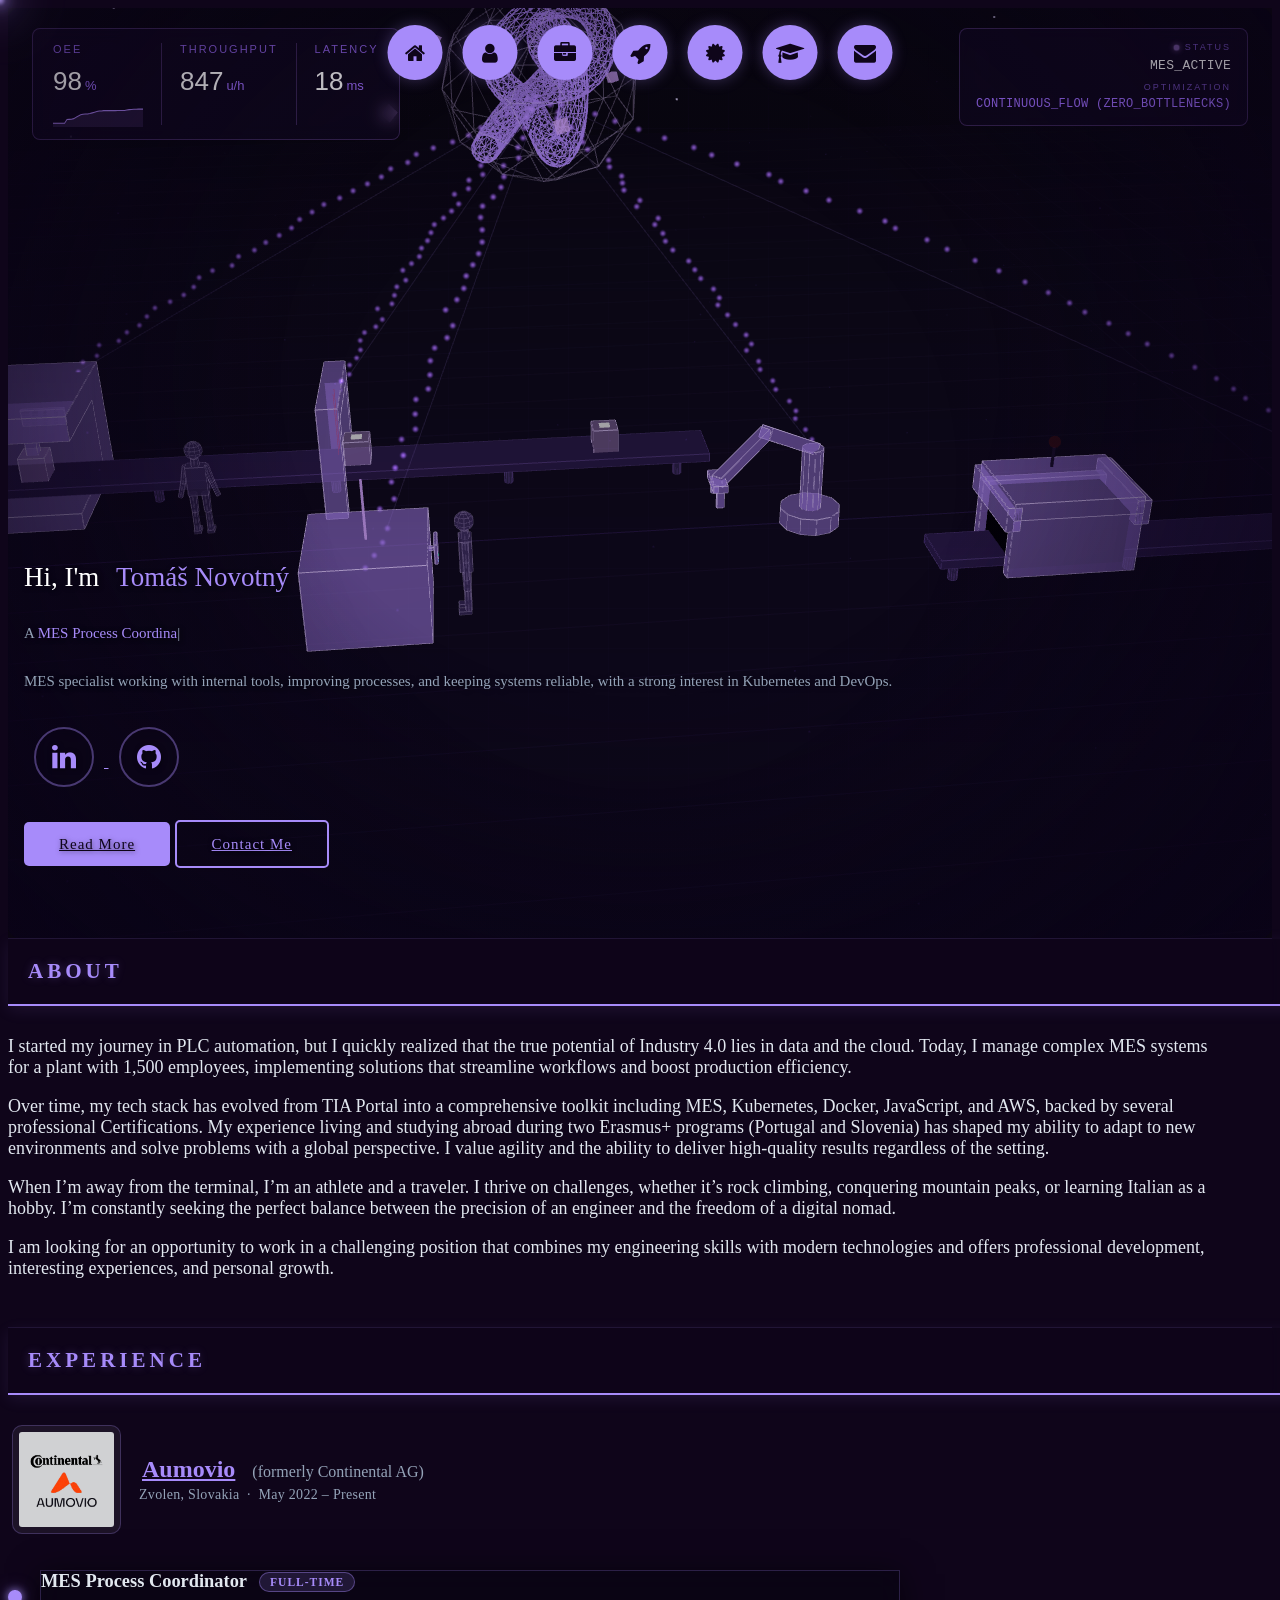
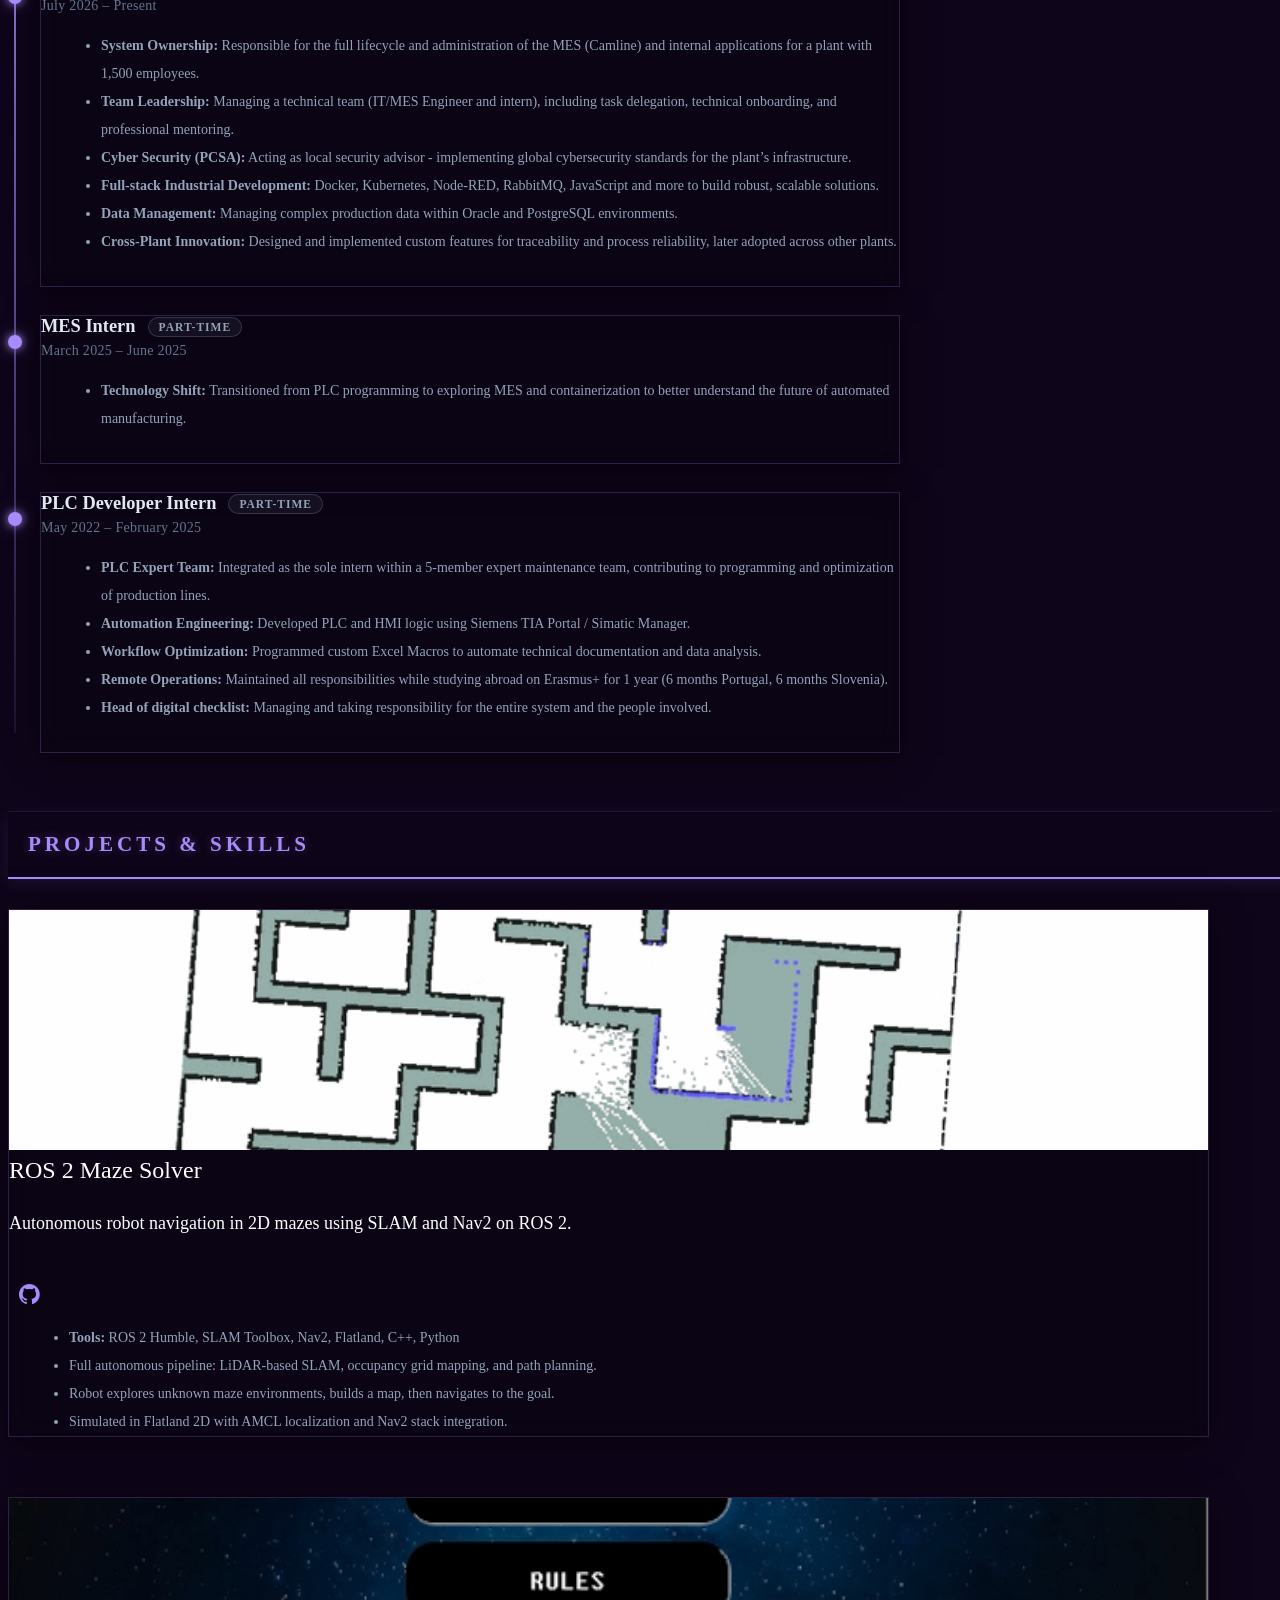
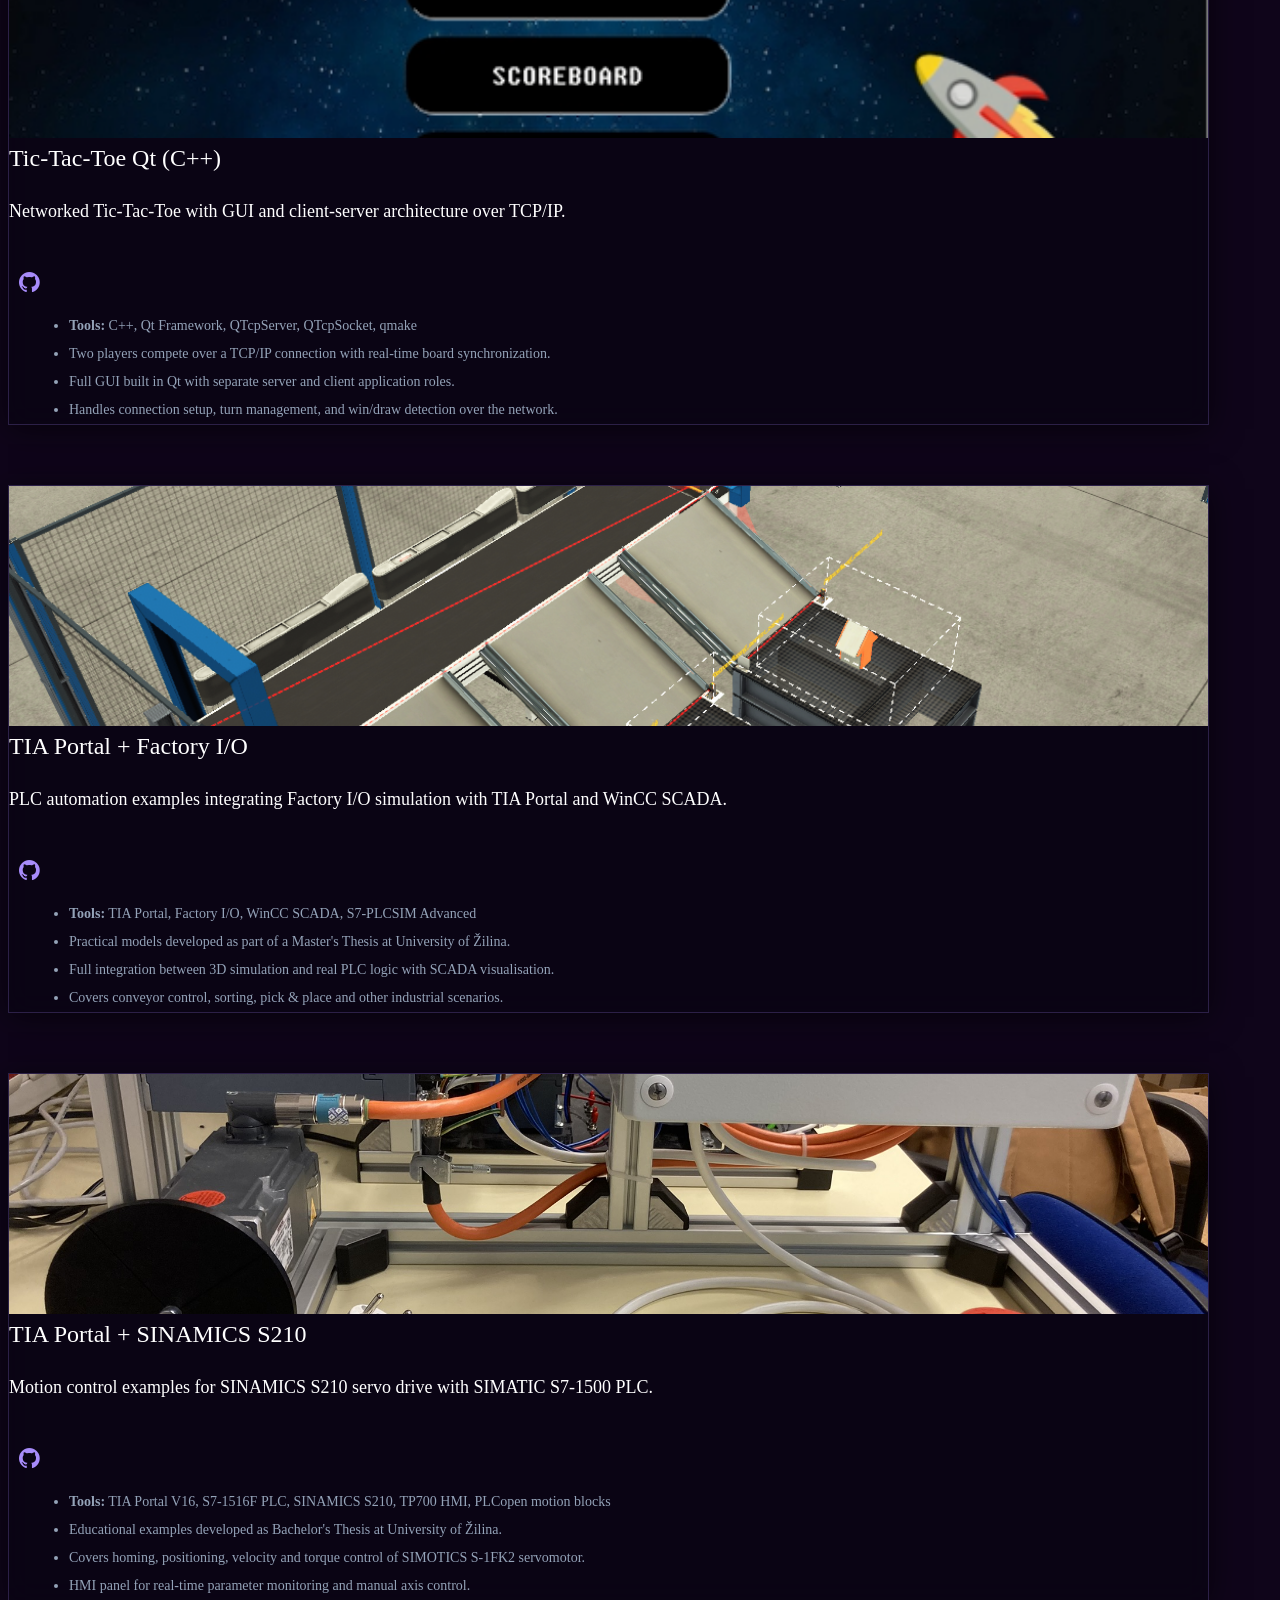
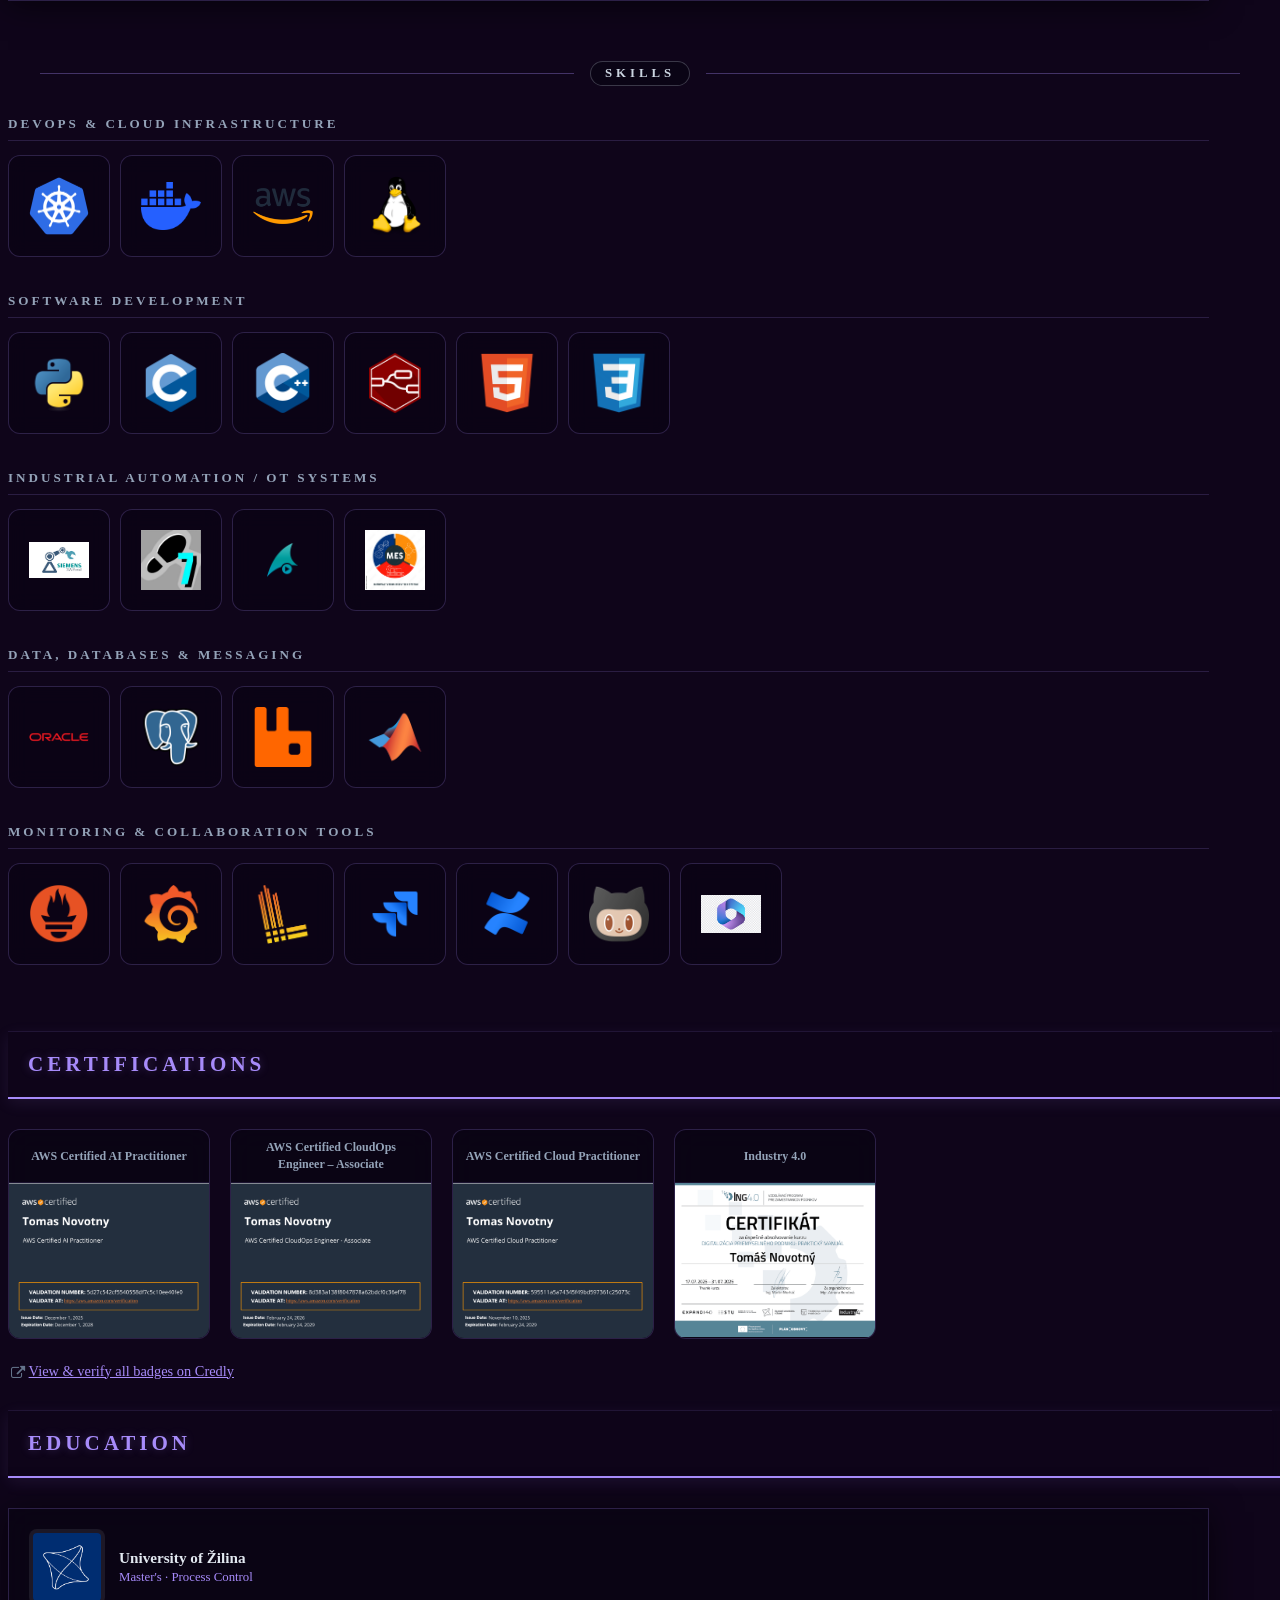
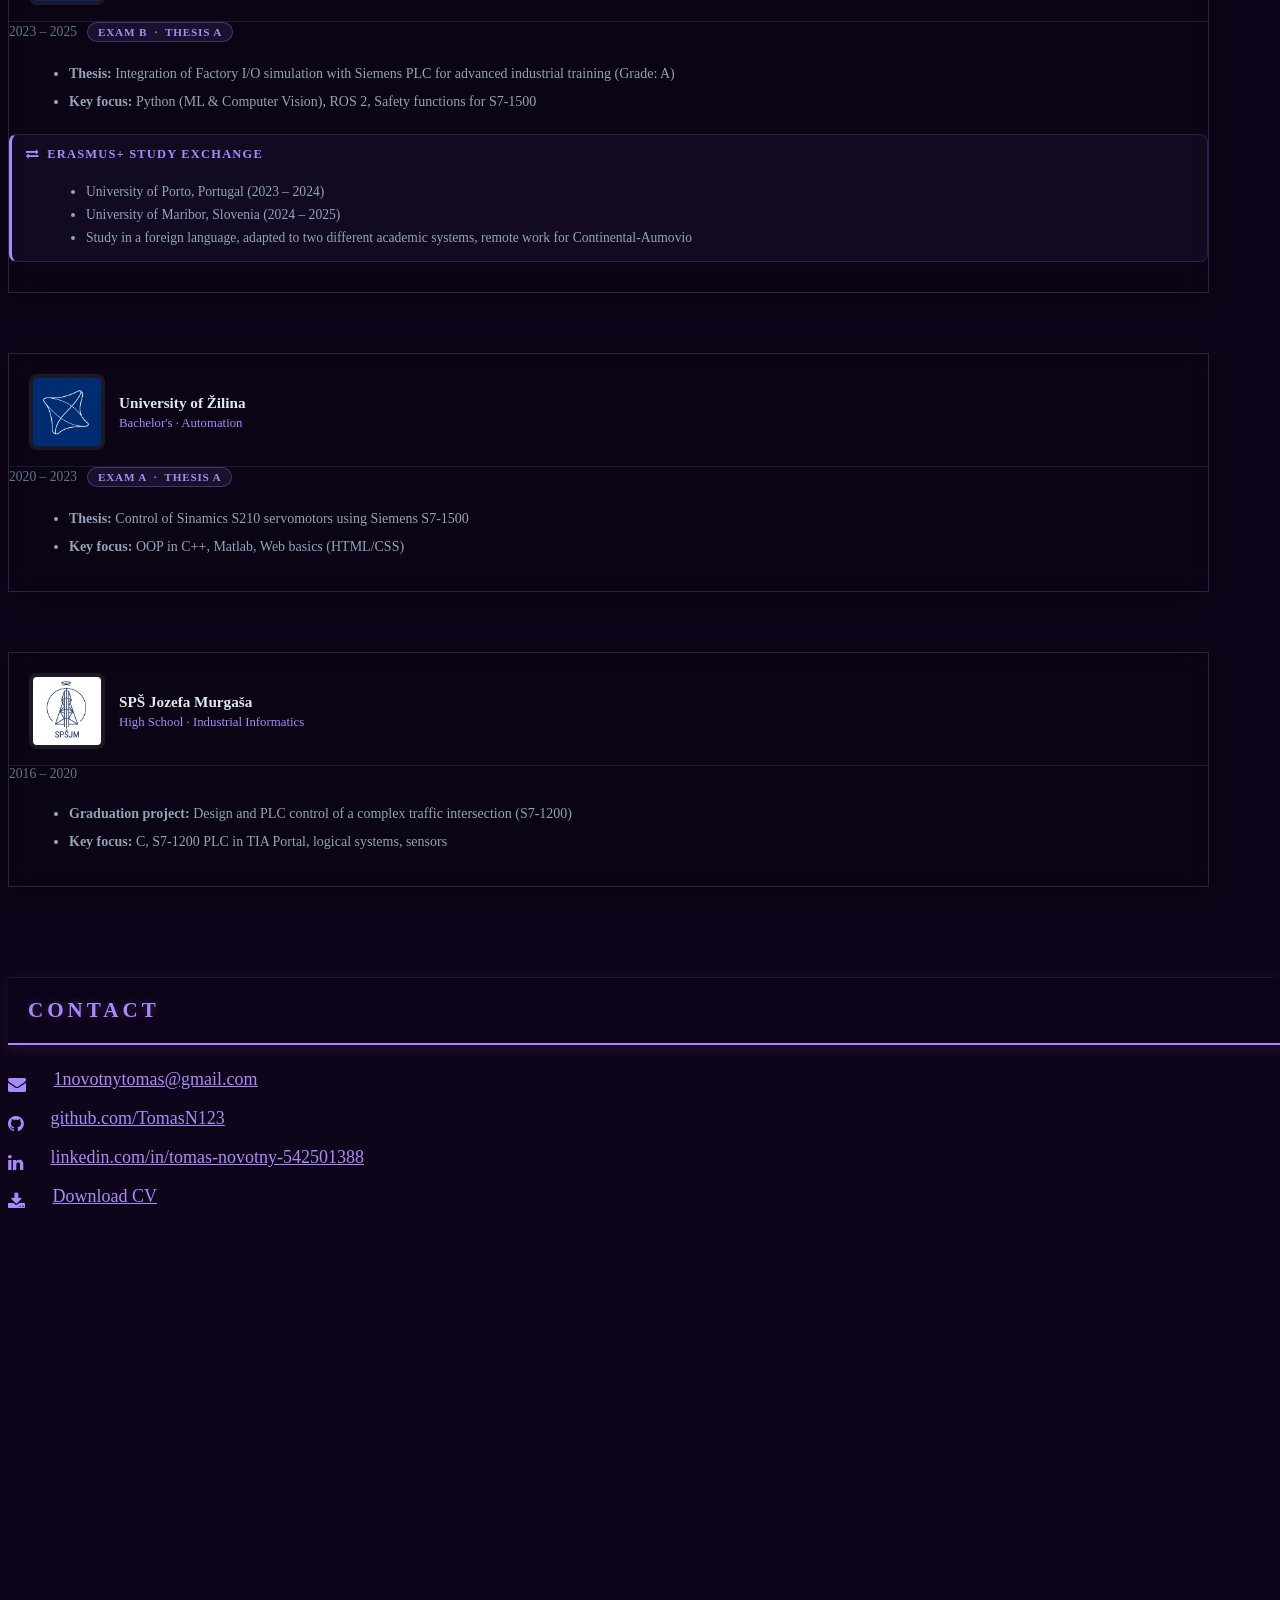
==== commit 258cb625: "Update index.html" ====
--- a/index.html
+++ b/index.html
@@ -175,8 +175,8 @@
                 <div class="timeline-period">July 2026 – Present</div>
                 <ul>
                   <li><b>System Ownership:</b> Responsible for the full lifecycle and administration of the MES (Camline) and internal applications for a plant with 1,500 employees.</li>
-                  <li><b>Team Leadership:</b> Managing a technical team (IT/MES Engineer and interns), including task delegation, technical onboarding, and professional mentoring.</li>
-                  <li><b>Cyber Security (PCSA):</b> Acting as local security consultant; implementing global cybersecurity standards for the plant’s infrastructure.</li>
+                  <li><b>Team Leadership:</b> Managing a technical team (IT/MES Engineer and intern), including task delegation, technical onboarding, and professional mentoring.</li>
+                  <li><b>Cyber Security (PCSA):</b> Acting as local security advisor - implementing global cybersecurity standards for the plant’s infrastructure.</li>
                   <li><b>Full-stack Industrial Development:</b> Docker, Kubernetes, Node-RED, RabbitMQ, JavaScript and more to build robust, scalable solutions.</li>
                   <li><b>Data Management:</b> Managing complex production data within Oracle and PostgreSQL environments.</li>
                   <li><b>Cross-Plant Innovation:</b> Designed and implemented custom features for traceability and process reliability, later adopted across other plants.</li>
